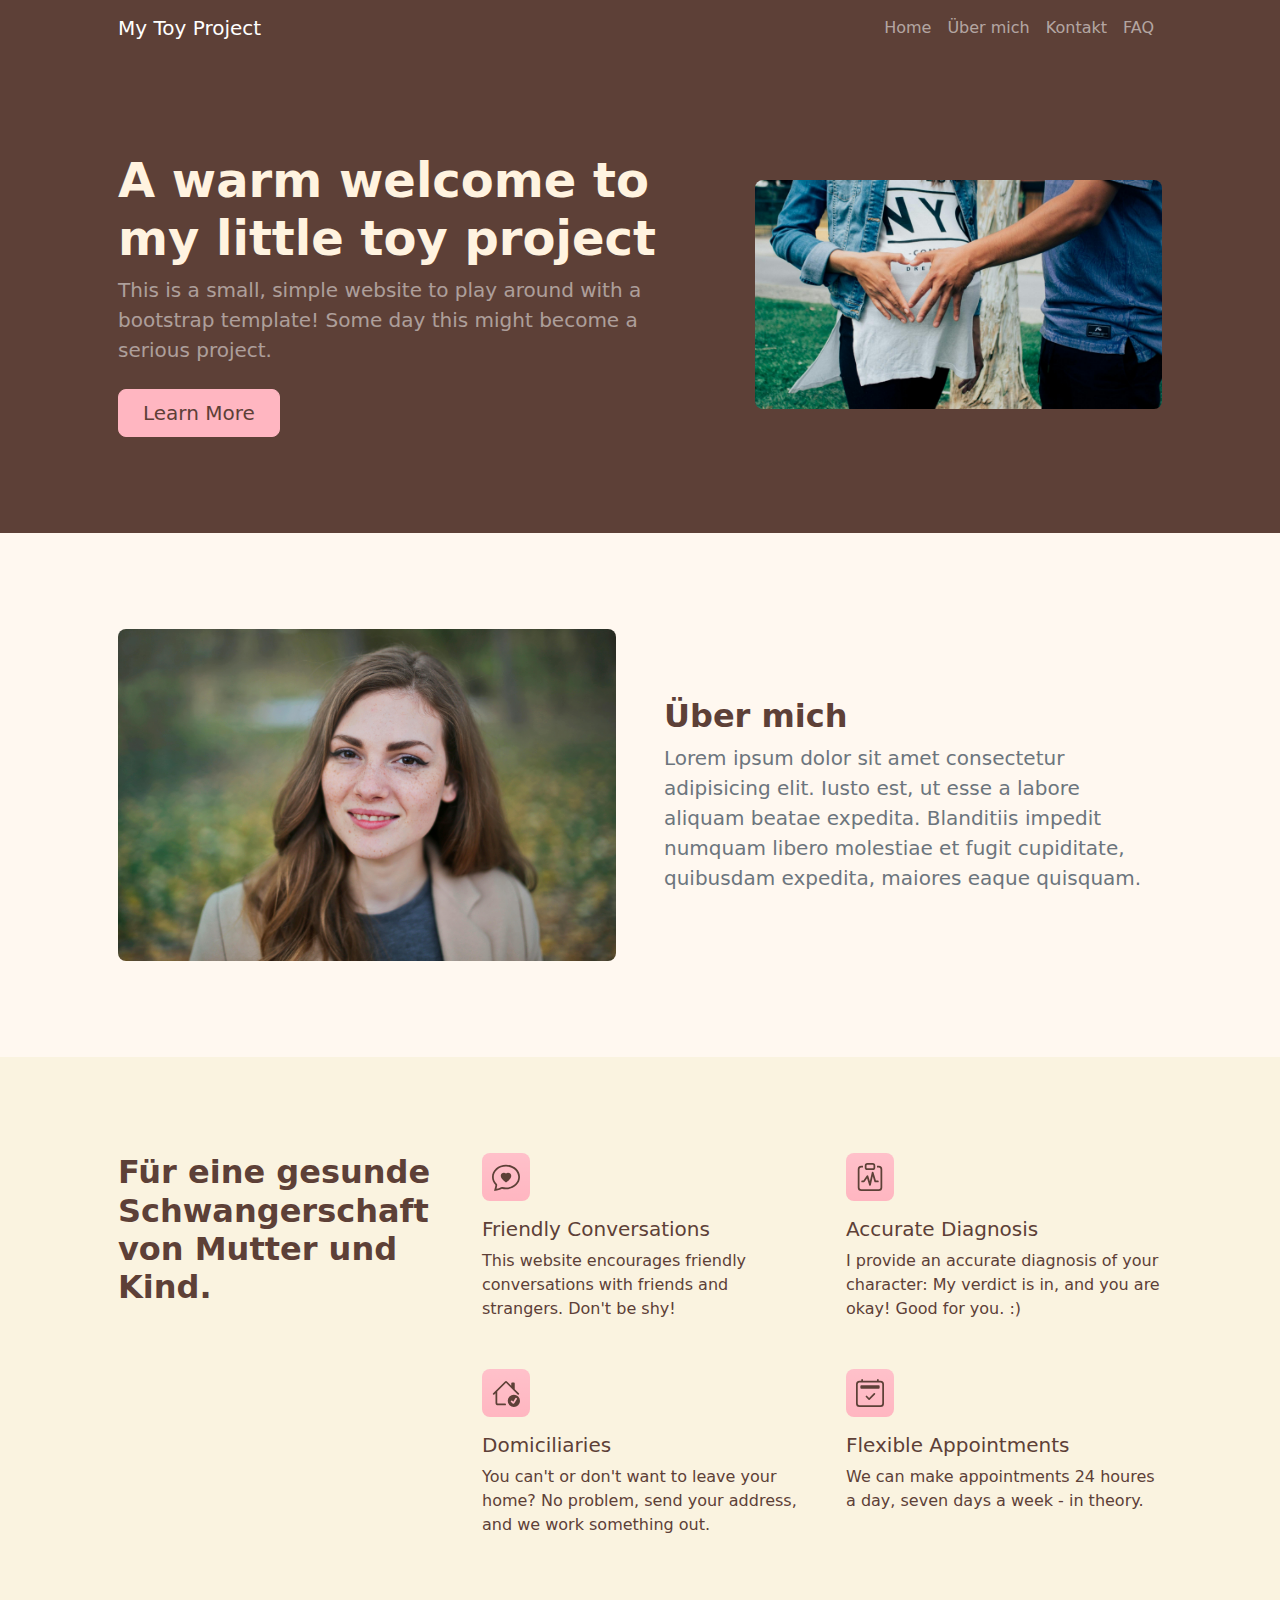
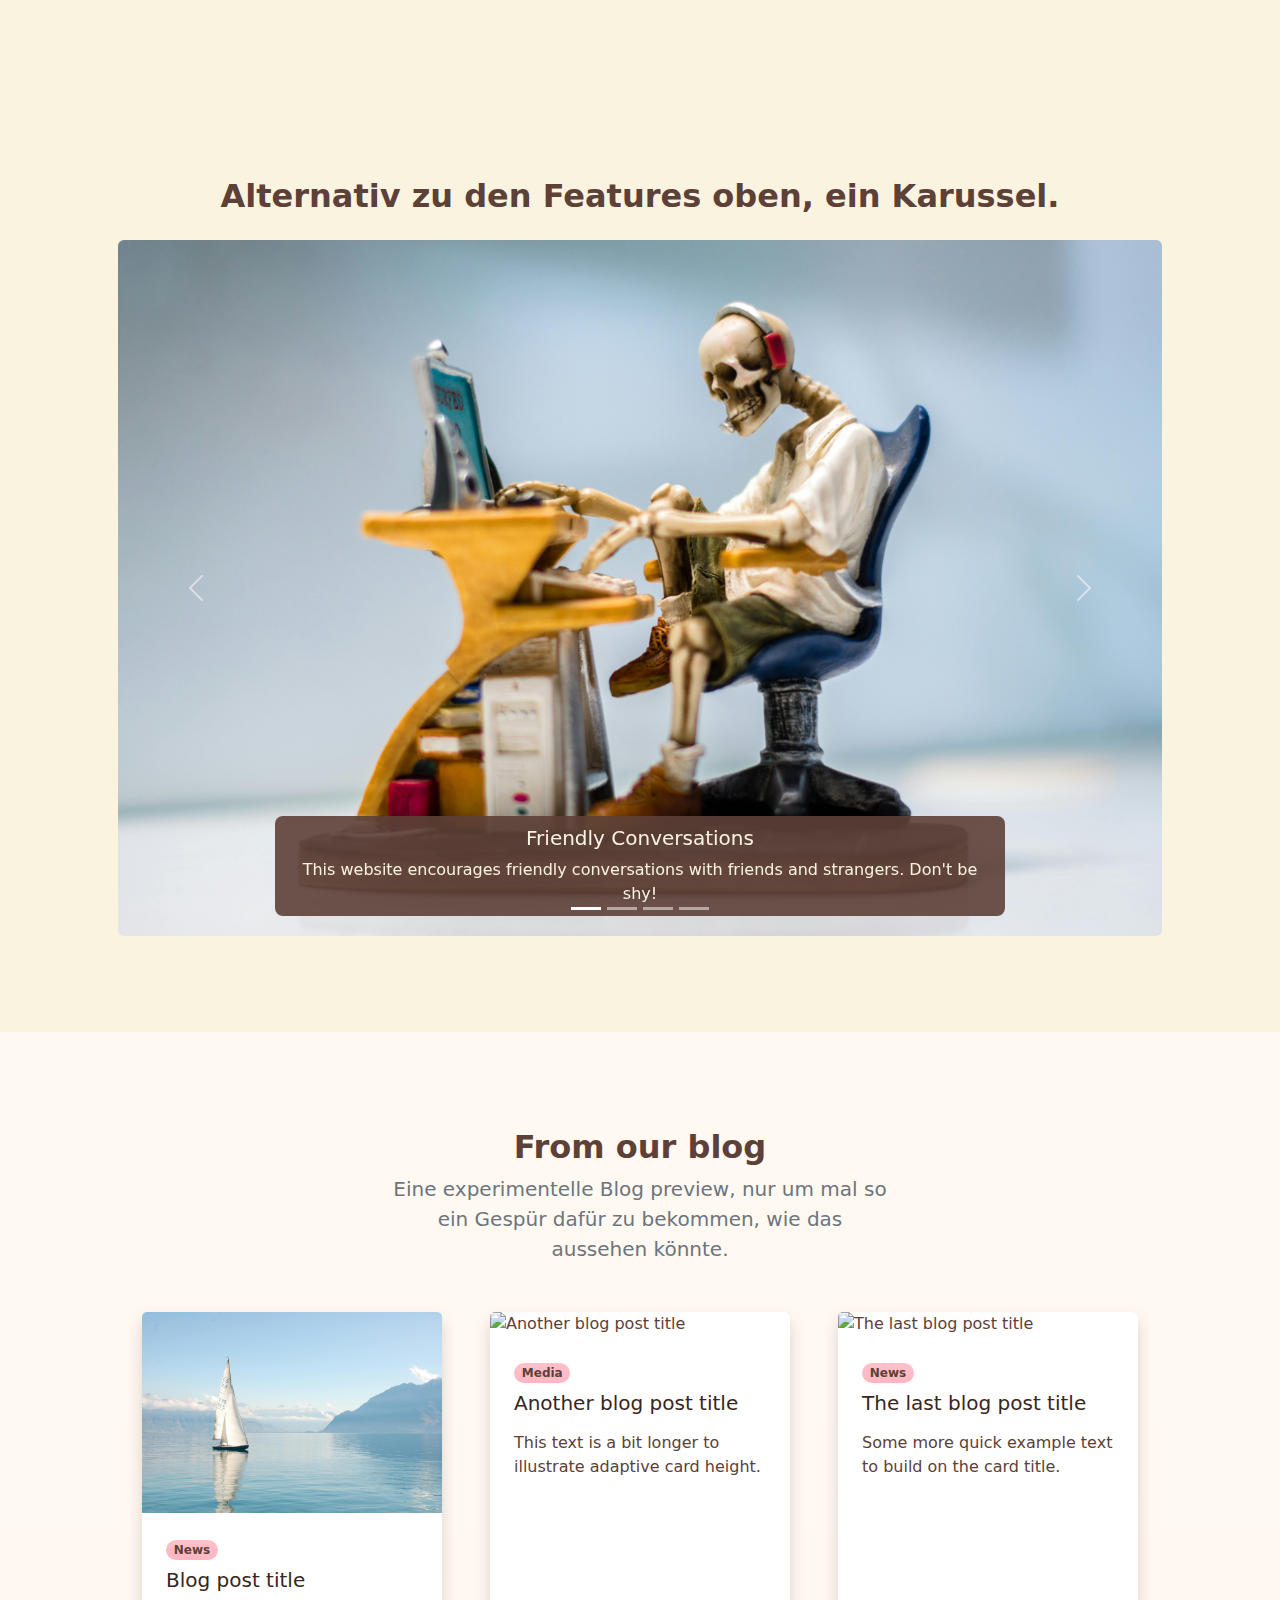
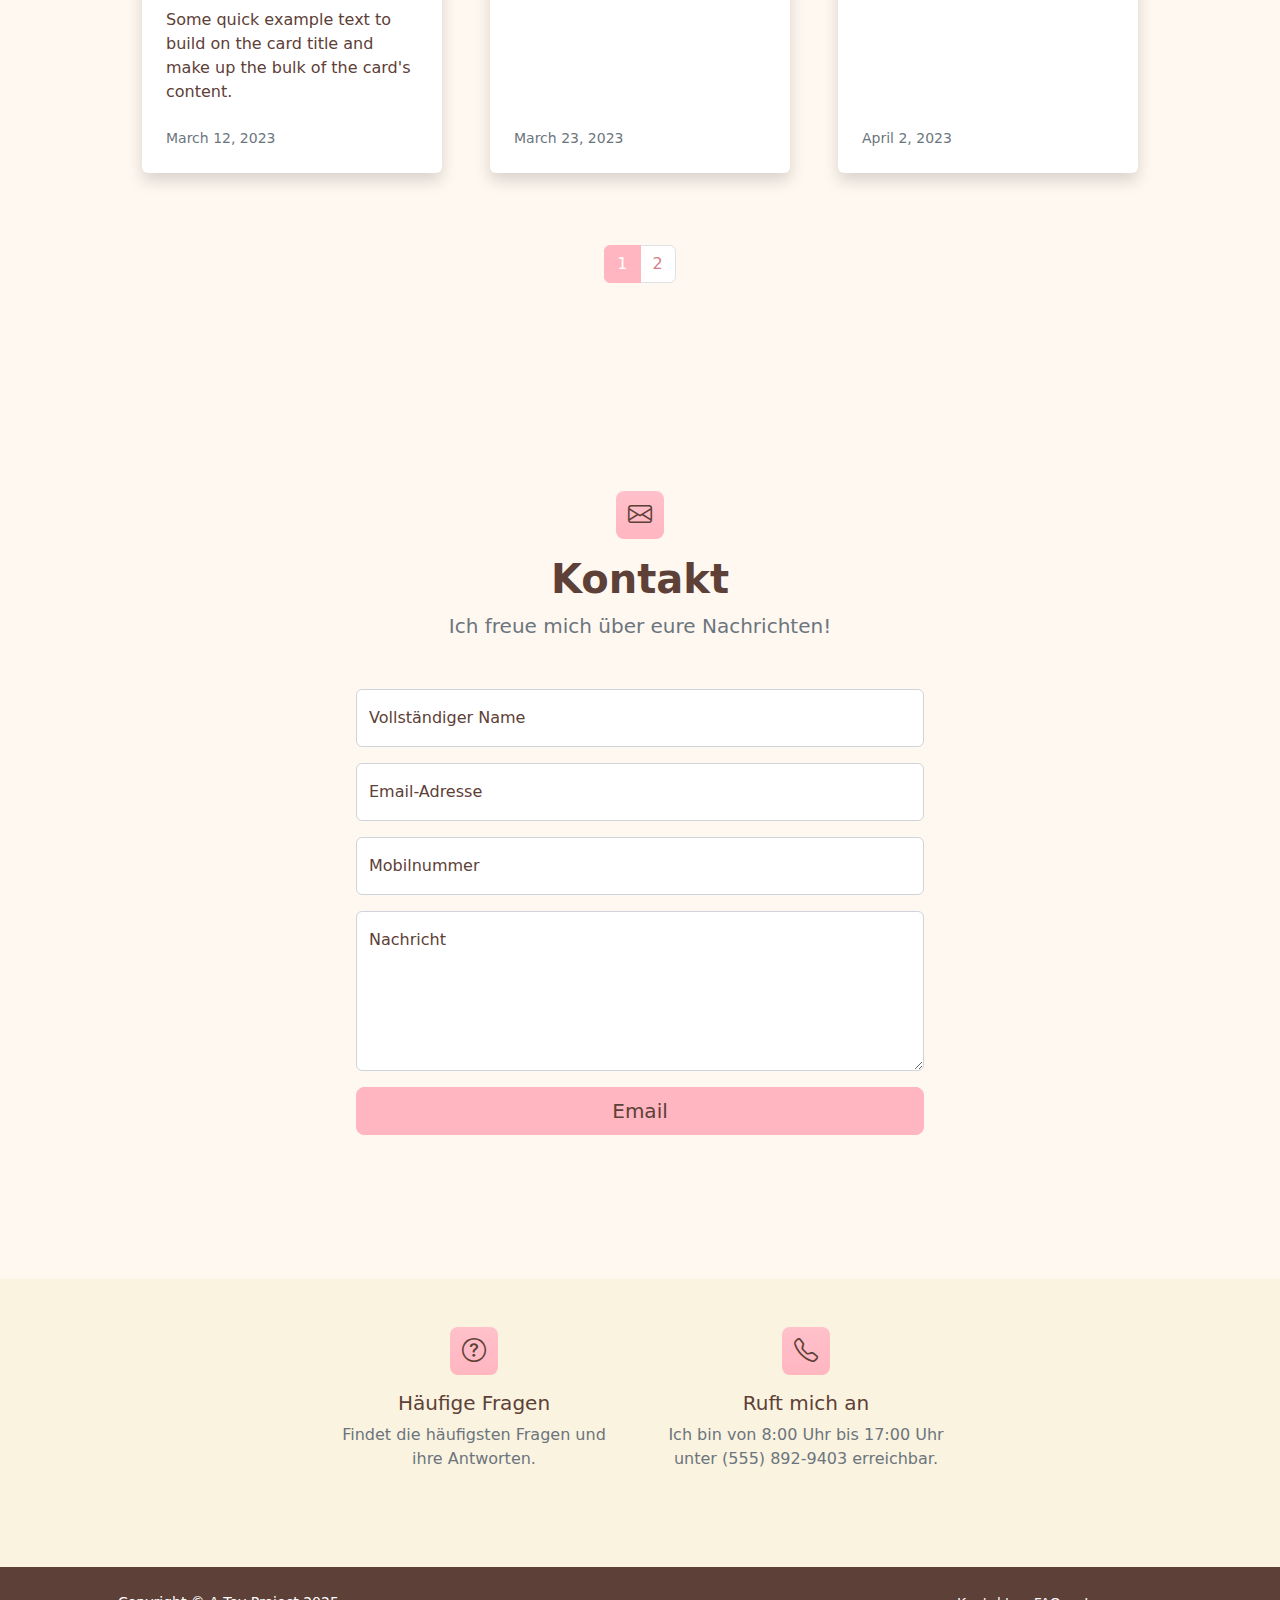
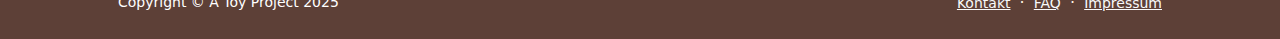
==== index.html @ c91cccfc "tried dynamic loading of head/footer, rounded the carousel" ====
<!DOCTYPE html>
<html lang="en">

<head>
    <meta charset="utf-8" />
    <meta name="viewport" content="width=device-width, initial-scale=1, shrink-to-fit=no" />
    <meta name="description" content="" />
    <meta name="author" content="" />
    <title>Modern Business - Start Bootstrap Template</title>
    <!-- Favicon-->
    <link rel="icon" type="image/x-icon" href="assets/favicon/favicon.ico" />
    <!-- Bootstrap icons-->
    <link href="https://cdn.jsdelivr.net/npm/bootstrap-icons@1.5.0/font/bootstrap-icons.css" rel="stylesheet" />
    <!-- Core theme CSS (includes Bootstrap)-->
    <link href="css/styles.css" rel="stylesheet" />
</head>

<body class="d-flex flex-column h-100">

    <!--MAIN CONTENT-->
    <main class="flex-shrink-0">
        <!-- Navigation-->
        <nav class="navbar navbar-expand-lg navbar-dark bg-dark">
            <div class="container px-5">
                <a class="navbar-brand" href="index.html">My Toy Project</a>
                <button class="navbar-toggler" type="button" data-bs-toggle="collapse"
                    data-bs-target="#navbarSupportedContent" aria-controls="navbarSupportedContent"
                    aria-expanded="false" aria-label="Toggle navigation">
                    <span class="navbar-toggler-icon"></span>
                </button>
                <div class="collapse navbar-collapse" id="navbarSupportedContent">
                    <ul class="navbar-nav ms-auto mb-2 mb-lg-0">
                        <li class="nav-item"><a class="nav-link" href="index.html">Home</a></li>
                        <li class="nav-item"><a class="nav-link" href="#aboutMe">Über mich</a></li>
                        <li class="nav-item"><a class="nav-link" href="#contactFormSection">Kontakt</a></li>
                        <!--li class="nav-item"><a class="nav-link" href="pricing.html">Pricing</a></li-->
                        <li class="nav-item"><a class="nav-link" href="faq.html">FAQ</a></li>
                        <!--li class="nav-item"><a class="nav-link active" href="imprint.html">Impressum</a></li-->
                        <!--li class="nav-item dropdown">
                            <a class="nav-link dropdown-toggle" id="navbarDropdownBlog" href="#" role="button"
                                data-bs-toggle="dropdown" aria-expanded="false">Blog</a>
                            <ul class="dropdown-menu dropdown-menu-end" aria-labelledby="navbarDropdownBlog">
                                <li><a class="dropdown-item" href="blog-home.html">Blog Home</a></li>
                                <li><a class="dropdown-item" href="blog-post.html">Blog Post</a></li>
                            </ul>
                        </li-->
                        <!--li class="nav-item dropdown">
                            <a class="nav-link dropdown-toggle" id="navbarDropdownPortfolio" href="#" role="button"
                                data-bs-toggle="dropdown" aria-expanded="false">Portfolio</a>
                            <ul class="dropdown-menu dropdown-menu-end" aria-labelledby="navbarDropdownPortfolio">
                                <li><a class="dropdown-item" href="portfolio-overview.html">Portfolio Overview</a></li>
                                <li><a class="dropdown-item" href="portfolio-item.html">Portfolio Item</a></li>
                            </ul>
                        </li-->
                    </ul>
                </div>
            </div>
        </nav>
        <!-- Header-->
        <header class="bg-dark py-5">
            <div class="container px-5">
                <div class="row gx-5 align-items-center justify-content-center">
                    <div class="col-lg-8 col-xl-7 col-xxl-6">
                        <div class="my-5 text-center text-xl-start">
                            <h1 class="display-5 fw-bolder mb-2">A warm welcome to my little toy project
                            </h1>
                            <p class="lead fw-normal text-white-50 mb-4">This is a small, simple website to play around
                                with a bootstrap template! Some day this might become a serious project.</p>
                            <div class="d-grid gap-3 d-sm-flex justify-content-sm-center justify-content-xl-start">
                                <a class="btn btn-primary btn-lg px-4 me-sm-3" href="#features">Learn More</a>
                                <!--a class="btn btn-outline-light btn-lg px-4" href="#!">Get Started</a-->
                            </div>
                        </div>
                    </div>
                    <div class="col-xl-5 col-xxl-6 d-none d-xl-block text-center">
                        <img class="img-fluid rounded-3 my-5" src="assets/pregnancy.jpg" alt="..." />
                    </div>
                </div>
            </div>
        </header>
        <!-- News section -->
        <!--section class="py-5 bg-light" id="news">
            <div class="container px-5">
                <div class="row gx-5">
                    <div class="flex-column">
                        <h2 class="fw-bolder fs-5 mb-4">News</h2-->
        <!-- News item-->
        <!--div class="mb-4">
                            <div class="small text-muted">May 12, 2023</div>
                            <a class="link-dark" href="#!"><h3>Start Bootstrap releases Bootstrap 5 updates for templates and themes</h3></a>
                        </div-->
        <!-- News item-->
        <!--div class="mb-4">
                            <div class="small text-muted">May 5, 2023</div>
                            <a class="link-dark" href="#!"><h3>Bootstrap 5 has officially landed</h3></a>
                        </div-->
        <!-- News item-->
        <!--div class="mb-4">
                            <div class="small text-muted">Apr 21, 2023</div>
                            <a class="link-dark" href="#!"><h3>This is another news article headline, but this one is a little bit longer</h3></a>
                        </div-->
        <!--div class="text-end mb-5 mb-xl-0">
                            <a class="text-decoration-none" href="#!">
                                More news
                                <i class="bi bi-arrow-right"></i>
                            </a>
                        </div-->
        <!--/div>
                </div>
            </div>
        </section-->
        <!-- About section one-->
        <section class="py-5" id="aboutMe">
            <div class="container px-5 my-5">
                <div class="row gx-5 align-items-center">
                    <div class="col-lg-6"><img class="img-fluid rounded-3 mb-5 mb-lg-0" src="assets/portrait.jpg"
                            alt="..." /></div>
                    <div class="col-lg-6">
                        <h2 class="fw-bolder">Über mich</h2>
                        <p class="lead fw-normal text-muted mb-0">Lorem ipsum dolor sit amet consectetur adipisicing
                            elit. Iusto est, ut esse a labore aliquam beatae expedita. Blanditiis impedit numquam libero
                            molestiae et fugit cupiditate, quibusdam expedita, maiores eaque quisquam.</p>
                    </div>
                </div>
            </div>
        </section>
        <!-- Features section-->
        <section class="py-5 bg-light" id="features">
            <div class="container px-5 my-5">
                <div class="row gx-5">
                    <div class="col-lg-4 mb-5 mb-lg-0">
                        <h2 class="fw-bolder mb-0">Für eine gesunde Schwangerschaft von Mutter und Kind.</h2>
                    </div>
                    <div class="col-lg-8">
                        <div class="row gx-5 row-cols-1 row-cols-md-2">
                            <div class="col mb-5 h-100">
                                <div class="feature bg-primary bg-gradient rounded-3 mb-3"><svg
                                        xmlns="http://www.w3.org/2000/svg" width="28" height="28" fill="currentColor"
                                        class="bi bi-chat-heart" viewBox="0 0 16 16">
                                        <path fill-rule="evenodd"
                                            d="M2.965 12.695a1 1 0 0 0-.287-.801C1.618 10.83 1 9.468 1 8c0-3.192 3.004-6 7-6s7 2.808 7 6-3.004 6-7 6a8 8 0 0 1-2.088-.272 1 1 0 0 0-.711.074c-.387.196-1.24.57-2.634.893a11 11 0 0 0 .398-2m-.8 3.108.02-.004c1.83-.363 2.948-.842 3.468-1.105A9 9 0 0 0 8 15c4.418 0 8-3.134 8-7s-3.582-7-8-7-8 3.134-8 7c0 1.76.743 3.37 1.97 4.6a10.4 10.4 0 0 1-.524 2.318l-.003.011a11 11 0 0 1-.244.637c-.079.186.074.394.273.362a22 22 0 0 0 .693-.125M8 5.993c1.664-1.711 5.825 1.283 0 5.132-5.825-3.85-1.664-6.843 0-5.132" />
                                    </svg></div>
                                <h2 class="h5">Friendly Conversations</h2>
                                <p class="mb-0">This website encourages friendly conversations with friends and
                                    strangers. Don't be shy!</p>
                            </div>
                            <div class="col mb-5 h-100">
                                <div class="feature bg-primary bg-gradient rounded-3 mb-3"><svg
                                        xmlns="http://www.w3.org/2000/svg" width="28" height="28" fill="currentColor"
                                        class="bi bi-clipboard-pulse" viewBox="0 0 16 16">
                                        <path fill-rule="evenodd"
                                            d="M10 1.5a.5.5 0 0 0-.5-.5h-3a.5.5 0 0 0-.5.5v1a.5.5 0 0 0 .5.5h3a.5.5 0 0 0 .5-.5zm-5 0A1.5 1.5 0 0 1 6.5 0h3A1.5 1.5 0 0 1 11 1.5v1A1.5 1.5 0 0 1 9.5 4h-3A1.5 1.5 0 0 1 5 2.5zm-2 0h1v1H3a1 1 0 0 0-1 1V14a1 1 0 0 0 1 1h10a1 1 0 0 0 1-1V3.5a1 1 0 0 0-1-1h-1v-1h1a2 2 0 0 1 2 2V14a2 2 0 0 1-2 2H3a2 2 0 0 1-2-2V3.5a2 2 0 0 1 2-2m6.979 3.856a.5.5 0 0 0-.968.04L7.92 10.49l-.94-3.135a.5.5 0 0 0-.895-.133L4.232 10H3.5a.5.5 0 0 0 0 1h1a.5.5 0 0 0 .416-.223l1.41-2.115 1.195 3.982a.5.5 0 0 0 .968-.04L9.58 7.51l.94 3.135A.5.5 0 0 0 11 11h1.5a.5.5 0 0 0 0-1h-1.128z" />
                                    </svg></div>
                                <h2 class="h5">Accurate Diagnosis</h2>
                                <p class="mb-0">I provide an accurate diagnosis of your character: My verdict is in, and
                                    you are okay! Good for you. :)</p>
                            </div>
                            <div class="col mb-5 h-100">
                                <div class="feature bg-primary bg-gradient rounded-3 mb-3"><svg
                                        xmlns="http://www.w3.org/2000/svg" width="28" height="28" fill="currentColor"
                                        class="bi bi-house-check" viewBox="0 0 16 16">
                                        <path
                                            d="M7.293 1.5a1 1 0 0 1 1.414 0L11 3.793V2.5a.5.5 0 0 1 .5-.5h1a.5.5 0 0 1 .5.5v3.293l2.354 2.353a.5.5 0 0 1-.708.708L8 2.207l-5 5V13.5a.5.5 0 0 0 .5.5h4a.5.5 0 0 1 0 1h-4A1.5 1.5 0 0 1 2 13.5V8.207l-.646.647a.5.5 0 1 1-.708-.708z" />
                                        <path
                                            d="M12.5 16a3.5 3.5 0 1 0 0-7 3.5 3.5 0 0 0 0 7m1.679-4.493-1.335 2.226a.75.75 0 0 1-1.174.144l-.774-.773a.5.5 0 0 1 .708-.707l.547.547 1.17-1.951a.5.5 0 1 1 .858.514" />
                                    </svg></div>
                                <h2 class="h5">Domiciliaries</h2>
                                <p class="mb-0">You can't or don't want to leave your home? No problem, send your
                                    address, and we work something out.</p>
                            </div>
                            <div class="col mb-5 h-100">
                                <div class="feature bg-primary bg-gradient rounded-3 mb-3"><svg
                                        xmlns="http://www.w3.org/2000/svg" width="28" height="28" fill="currentColor"
                                        class="bi bi-calendar2-check" viewBox="0 0 16 16">
                                        <path
                                            d="M10.854 8.146a.5.5 0 0 1 0 .708l-3 3a.5.5 0 0 1-.708 0l-1.5-1.5a.5.5 0 0 1 .708-.708L7.5 10.793l2.646-2.647a.5.5 0 0 1 .708 0" />
                                        <path
                                            d="M3.5 0a.5.5 0 0 1 .5.5V1h8V.5a.5.5 0 0 1 1 0V1h1a2 2 0 0 1 2 2v11a2 2 0 0 1-2 2H2a2 2 0 0 1-2-2V3a2 2 0 0 1 2-2h1V.5a.5.5 0 0 1 .5-.5M2 2a1 1 0 0 0-1 1v11a1 1 0 0 0 1 1h12a1 1 0 0 0 1-1V3a1 1 0 0 0-1-1z" />
                                        <path
                                            d="M2.5 4a.5.5 0 0 1 .5-.5h10a.5.5 0 0 1 .5.5v1a.5.5 0 0 1-.5.5H3a.5.5 0 0 1-.5-.5z" />
                                    </svg></div>
                                <h2 class="h5">Flexible Appointments</h2>
                                <p class="mb-0">We can make appointments 24 houres a day, seven days a week - in theory.
                                </p>
                            </div>
                        </div>
                    </div>
                </div>
            </div>
        </section>
        <!-- Features Carusel Section -->
        <section class="py-5 bg-light" id="features">
            <div class="container px-5 my-5">
                <div class="text-center">
                    <h2 class="fw-bolder mb-4">Alternativ zu den Features oben, ein Karussel.</h2>
                </div>
                <div id="featuresCarousel" class="carousel slide" data-bs-ride="carousel">
                    <!-- Carousel Indicators -->
                    <div class="carousel-indicators">
                        <button type="button" data-bs-target="#featuresCarousel" data-bs-slide-to="0" class="active"
                            aria-current="true" aria-label="Feature 1"></button>
                        <button type="button" data-bs-target="#featuresCarousel" data-bs-slide-to="1"
                            aria-label="Feature 2"></button>
                        <button type="button" data-bs-target="#featuresCarousel" data-bs-slide-to="2"
                            aria-label="Feature 3"></button>
                        <button type="button" data-bs-target="#featuresCarousel" data-bs-slide-to="3"
                            aria-label="Feature 4"></button>
                    </div>

                    <!-- Carousel Items -->
                    <div class="carousel-inner rounded">
                        <!-- Feature 1 -->
                        <div class="carousel-item active">
                            <img src="assets/skeleton.jpg" class="d-block w-100" alt="Freundliche Gespräche">
                            <div class="carousel-caption custom-caption">
                                <h2 class="h5">Friendly Conversations</h2>
                                <p class="mb-0">This website encourages friendly conversations with friends and
                                    strangers. Don't be shy!</p>
                            </div>
                        </div>
                        <!-- Feature 2 -->
                        <div class="carousel-item">
                            <img src="assets/sailboat.jpg" class="d-block w-100" alt="Genau Diagnose">
                            <div class="carousel-caption custom-caption">
                                <h2 class="h5">Accurate Diagnosis</h2>
                                <p class="mb-0">I provide an accurate diagnosis of your character: My verdict is in, and
                                    you are okay! Good for you. :)</p>
                            </div>
                        </div>
                        <!-- Feature 3 -->
                        <div class="carousel-item">
                            <img src="assets/pregnancy.jpg" class="d-block w-100" alt="Hausbesuche">
                            <div class="carousel-caption custom-caption">
                                <h2 class="h5">Domiciliaries</h2>
                                <p class="mb-0">You can't or don't want to leave your home? No problem, send your
                                    address, and we work something out.</p>
                            </div>
                        </div>
                        <!-- Feature 4 -->
                        <div class="carousel-item">
                            <img src="assets/portrait.jpg" class="d-block w-100" alt="Flexible Termine">
                            <div class="carousel-caption custom-caption">
                                <h2 class="h5">Flexible Appointments</h2>
                                <p class="mb-0">We can make appointments 24 houres a day, seven days a week - in theory.
                                </p>
                            </div>
                        </div>
                    </div>

                    <!-- Carousel Controls -->
                    <button class="carousel-control-prev" type="button" data-bs-target="#featuresCarousel"
                        data-bs-slide="prev">
                        <span class="carousel-control-prev-icon" aria-hidden="true"></span>
                        <span class="visually-hidden">Previous</span>
                    </button>
                    <button class="carousel-control-next" type="button" data-bs-target="#featuresCarousel"
                        data-bs-slide="next">
                        <span class="carousel-control-next-icon" aria-hidden="true"></span>
                        <span class="visually-hidden">Next</span>
                    </button>
                </div>
            </div>
        </section>

        <!-- Testimonial section-->
        <!--section class="py-5 bg-light" id="testimonial">
            <div class="container px-5 my-5">
                <div class="row gx-5 justify-content-center">
                    <div class="col-lg-10 col-xl-7">
                        <div class="text-center">
                            <div class="fs-4 mb-4 fst-italic">"Working with Start Bootstrap templates has saved me tons
                                of development time when building new projects! Starting with a Bootstrap template just
                                makes things easier!"</div>
                            <div class="d-flex align-items-center justify-content-center">
                                <img class="rounded-circle me-3" src="https://dummyimage.com/40x40/ced4da/6c757d"
                                    alt="..." />
                                <div class="fw-bold">
                                    Tom Ato
                                    <span class="fw-bold text-primary mx-1">/</span>
                                    CEO, Pomodoro
                                </div>
                            </div>
                        </div>
                    </div>
                </div>
            </div>
        </section-->
        <!-- Blog preview section-->
        <section class="py-5 bg-gradient" id="blogPreview">
            <div class="container px-5 my-5">
                <div class="row gx-5 justify-content-center">
                    <div class="col-lg-8 col-xl-6">
                        <div class="text-center">
                            <h2 class="fw-bolder">From our blog</h2>
                            <p class="lead fw-normal text-muted mb-5">Eine experimentelle Blog preview, nur um mal so
                                ein Gespür dafür zu bekommen, wie das aussehen könnte.</p>
                        </div>
                    </div>
                    <div id="blog-preview-container" class="row gx-5">
                        <!-- Cards will be inserted here dynamically -->
                    </div>
                    <!-- Pagination Controls -->
                    <nav aria-label="BlogPreview Pagination">
                        <ul class="pagination justify-content-center mt-4" id="pagination">
                            <!-- Pagination buttons will be generated dynamically -->
                        </ul>
                    </nav>
                </div>
            </div>
        </section>
        <section class="py-5" id="contactFormSection">
            <!-- Contact form-->
            <div class="rounded-3 py-5 px-4 px-md-5 mb-5">
                <div class="text-center mb-5">
                    <div class="feature bg-primary bg-gradient rounded-3 mb-3"><i class="bi bi-envelope"></i>
                    </div>
                    <h1 class="fw-bolder">Kontakt</h1>
                    <p class="lead fw-normal text-muted mb-0">Ich freue mich über eure Nachrichten!</p>
                </div>
                <div class="row gx-5 justify-content-center">
                    <div class="col-lg-8 col-xl-6">
                        <!-- * * * * * * * * * * * * * * *-->
                        <!-- * * SB Forms Contact Form * *-->
                        <!-- * * * * * * * * * * * * * * *-->
                        <!-- This form is pre-integrated with SB Forms.-->
                        <!-- To make this form functional, sign up at-->
                        <!-- https://startbootstrap.com/solution/contact-forms-->
                        <!-- to get an API token!-->
                        <form id="contactForm" data-sb-form-api-token="API_TOKEN">
                            <!-- Name input-->
                            <div class="form-floating mb-3">
                                <input class="form-control" id="name" type="text" placeholder="Enter your name..."
                                    data-sb-validations="required" />
                                <label for="name">Vollständiger Name</label>
                                <div class="invalid-feedback" data-sb-feedback="name:required">Ein Name ist
                                    erforderlich.</div>
                            </div>
                            <!-- Email address input-->
                            <div class="form-floating mb-3">
                                <input class="form-control" id="email" type="email" placeholder="name@example.com"
                                    data-sb-validations="required,email" />
                                <label for="email">Email-Adresse</label>
                                <div class="invalid-feedback" data-sb-feedback="email:required">Eine Email
                                    ist
                                    erforderlich.
                                </div>
                                <div class="invalid-feedback" data-sb-feedback="email:email">Ungültige
                                    Email.</div>
                            </div>
                            <!-- Phone number input-->
                            <div class="form-floating mb-3">
                                <input class="form-control" id="phone" type="tel" placeholder="(123) 456-7890"
                                    data-sb-validations="required" />
                                <label for="phone">Mobilnummer</label>
                                <div class="invalid-feedback" data-sb-feedback="phone:required">Eine
                                    Telefon- oder
                                    Handynummer ist erforderlich.
                                </div>
                            </div>
                            <!-- Message input-->
                            <div class="form-floating mb-3">
                                <textarea class="form-control" id="message" type="text"
                                    placeholder="Enter your message here..." style="height: 10rem"
                                    data-sb-validations="required"></textarea>
                                <label for="message">Nachricht</label>
                                <div class="invalid-feedback" data-sb-feedback="message:required">Eine
                                    Nachricht ist
                                    erforderlich.
                                </div>
                            </div>
                            <!-- Submit success message-->
                            <!---->
                            <!-- This is what your users will see when the form-->
                            <!-- has successfully submitted-->
                            <div class="d-none" id="submitSuccessMessage">
                                <div class="text-center mb-3">
                                    <div class="fw-bolder">Formular erfolgreich versendet!</div>
                                    To activate this form, sign up at
                                    <br />
                                    <a
                                        href="https://startbootstrap.com/solution/contact-forms">https://startbootstrap.com/solution/contact-forms</a>
                                </div>
                            </div>
                            <!-- Submit error message-->
                            <!---->
                            <!-- This is what your users will see when there is-->
                            <!-- an error submitting the form-->
                            <div class="d-none" id="submitErrorMessage">
                                <div class="text-center text-danger mb-3">Fehler: Nachricht nicht versendet!
                                </div>
                            </div>
                            <!-- Submit Button-->
                            <div class="d-grid">
                                <button class="btn btn-primary btn-lg" id="submitButton" type="button">Email</button>
                            </div>
                        </form>
                    </div>
                </div>
            </div>
            <!-- Call to action-->
            <!--aside class="bg-primary bg-gradient rounded-3 p-4 p-sm-5 mt-5">
                <div
                    class="d-flex align-items-center justify-content-between flex-column flex-xl-row text-center text-xl-start">
                    <div class="mb-4 mb-xl-0">
                        <div class="fs-3 fw-bold text-white">New products, delivered to you.</div>
                        <div class="text-white-50">Sign up for our newsletter for the latest updates.</div>
                    </div>
                    <div class="ms-xl-4">
                        <div class="input-group mb-2">
                            <input class="form-control" type="text" placeholder="Email address..."
                                aria-label="Email address..." aria-describedby="button-newsletter" />
                            <button class="btn btn-outline-light" id="button-newsletter" type="button">Sign
                                up</button>
                        </div>
                        <div class="small text-white-50">We care about privacy, and will never share your data.
                        </div>
                    </div>
                </div>
            </aside-->
            </div>
        </section>
        <!-- Contact cards-->
        <section class="bg-light" id="contactCards">
            <div class="row gx-5 row-cols-2 row-cols-lg-4 py-5 text-center justify-content-center">
                <div class="col mb-5 h-100">
                    <a class="feature bg-primary bg-gradient rounded-3 mb-3" href="faq.html"><i
                            class="bi bi-question-circle"></i></a>
                    <div class="h5" href="faq.html">Häufige Fragen</div>
                    <p class="text-muted mb-0">Findet die häufigsten Fragen und ihre Antworten.</p>
                </div>
                <div class="col mb-5 h-100">
                    <div class="feature bg-primary bg-gradient rounded-3 mb-3"><i class="bi bi-telephone"></i>
                    </div>
                    <div class="h5">Ruft mich an</div>
                    <p class="text-muted mb-0">Ich bin von 8:00 Uhr bis 17:00 Uhr unter (555) 892-9403 erreichbar.</p>
                </div>
            </div>
        </section>

    </main>
    <!-- Footer will be inserted here -->
    <div id="footer-container"></div>
    <!-- Bootstrap core JS-->
    <script src="https://cdn.jsdelivr.net/npm/bootstrap@5.2.3/dist/js/bootstrap.bundle.min.js"></script>
    <!-- Core theme JS-->
    <script src="js/scripts.js"></script>

</body>

</html>
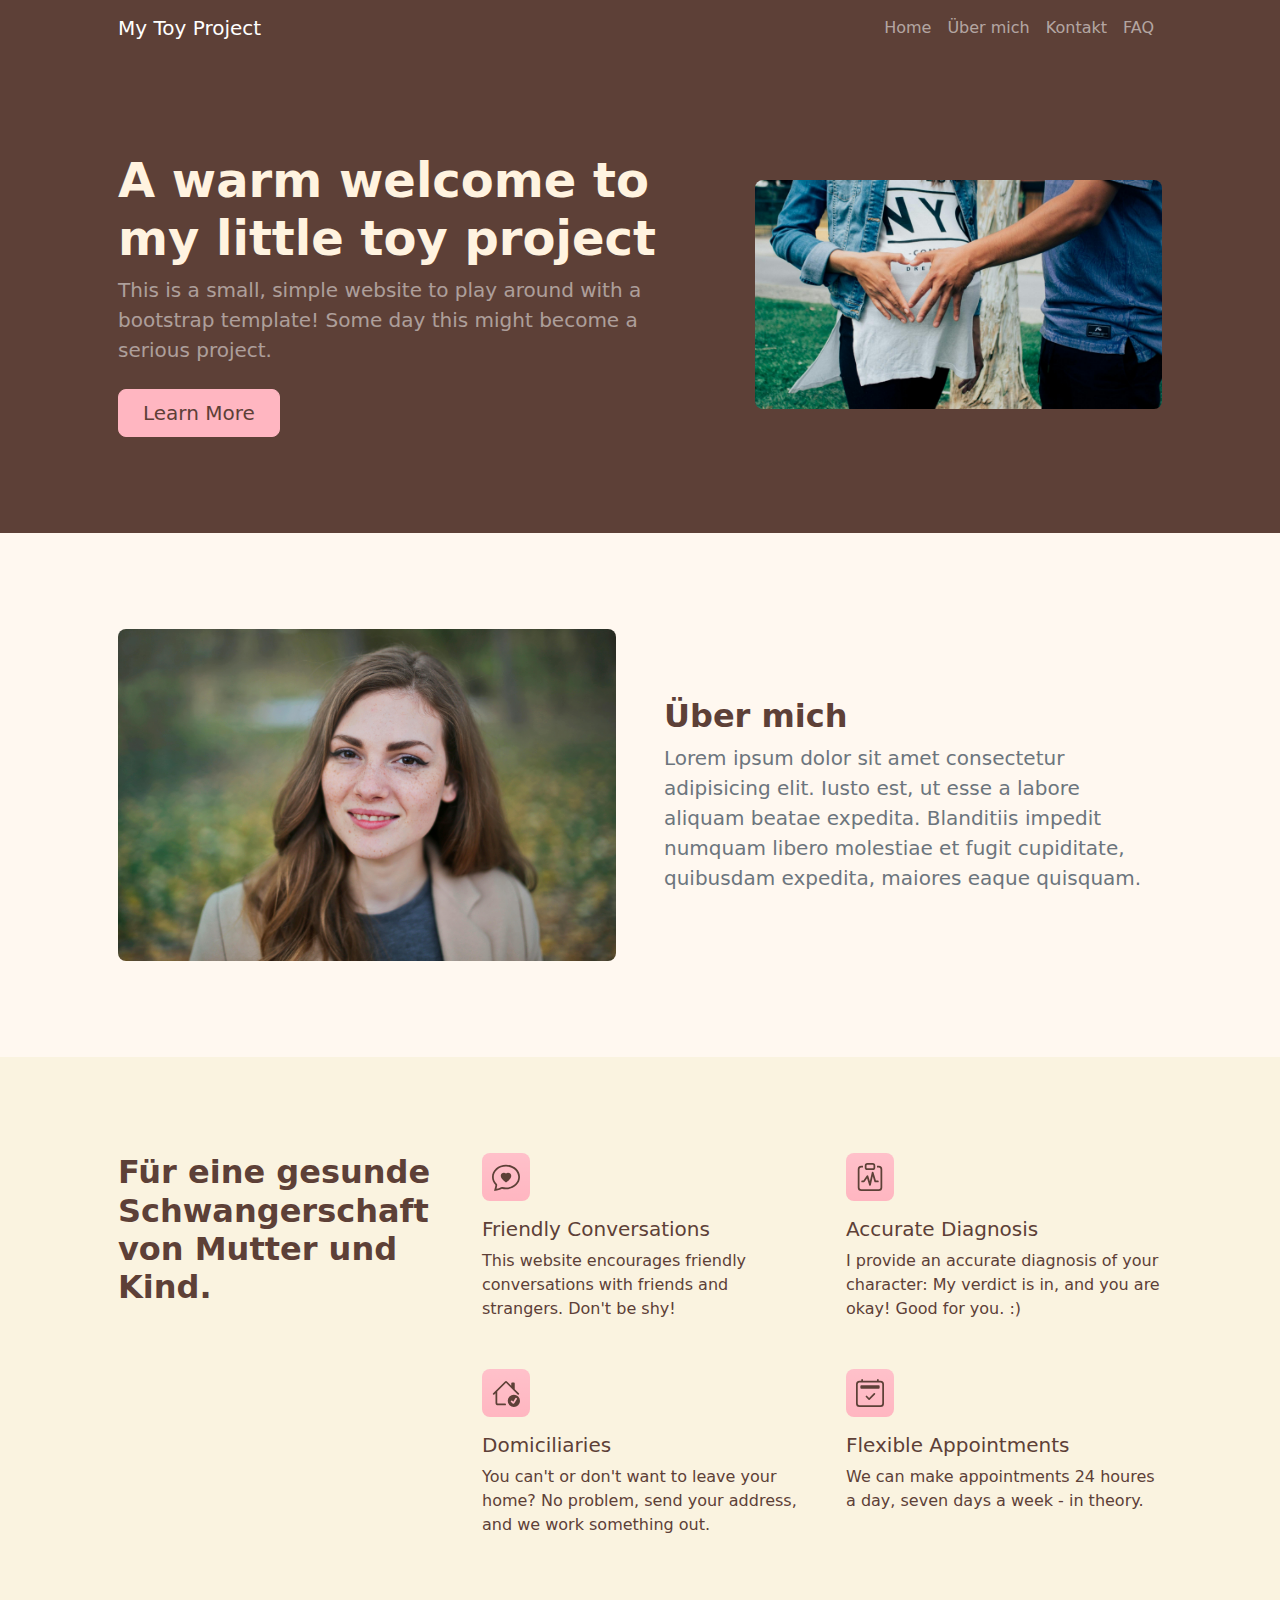
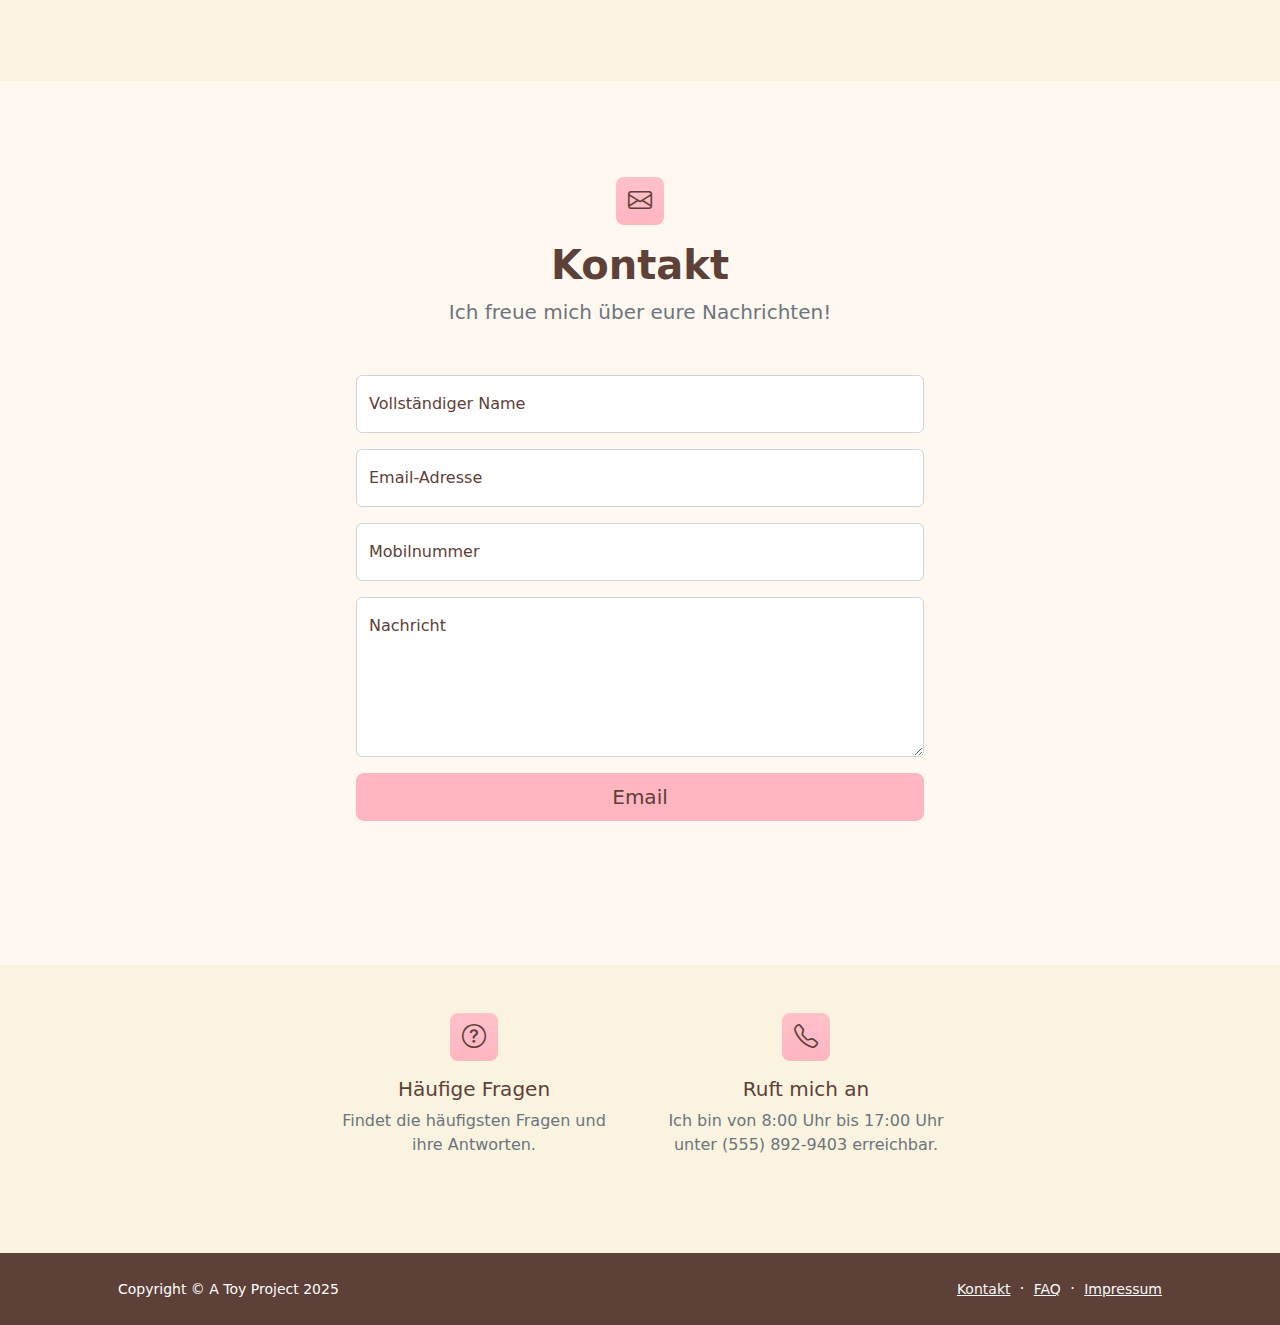
==== commit 60ad24b6: "commented out carousel and blog preview" ====
--- a/index.html
+++ b/index.html
@@ -188,15 +188,15 @@
                 </div>
             </div>
         </section>
-        <!-- Features Carusel Section -->
-        <section class="py-5 bg-light" id="features">
+        <!-- Features Carousel Section -->
+        <!--section class="py-5 bg-light" id="features">
             <div class="container px-5 my-5">
                 <div class="text-center">
                     <h2 class="fw-bolder mb-4">Alternativ zu den Features oben, ein Karussel.</h2>
                 </div>
-                <div id="featuresCarousel" class="carousel slide" data-bs-ride="carousel">
+                <div id="featuresCarousel" class="carousel slide" data-bs-ride="carousel"-->
                     <!-- Carousel Indicators -->
-                    <div class="carousel-indicators">
+                    <!--div class="carousel-indicators">
                         <button type="button" data-bs-target="#featuresCarousel" data-bs-slide-to="0" class="active"
                             aria-current="true" aria-label="Feature 1"></button>
                         <button type="button" data-bs-target="#featuresCarousel" data-bs-slide-to="1"
@@ -205,39 +205,39 @@
                             aria-label="Feature 3"></button>
                         <button type="button" data-bs-target="#featuresCarousel" data-bs-slide-to="3"
                             aria-label="Feature 4"></button>
-                    </div>
+                    </div-->
 
                     <!-- Carousel Items -->
-                    <div class="carousel-inner rounded">
+                    <!--div class="carousel-inner rounded"-->
                         <!-- Feature 1 -->
-                        <div class="carousel-item active">
+                        <!--div class="carousel-item active">
                             <img src="assets/skeleton.jpg" class="d-block w-100" alt="Freundliche Gespräche">
                             <div class="carousel-caption custom-caption">
                                 <h2 class="h5">Friendly Conversations</h2>
                                 <p class="mb-0">This website encourages friendly conversations with friends and
                                     strangers. Don't be shy!</p>
                             </div>
-                        </div>
+                        </div-->
                         <!-- Feature 2 -->
-                        <div class="carousel-item">
+                        <!--div class="carousel-item">
                             <img src="assets/sailboat.jpg" class="d-block w-100" alt="Genau Diagnose">
                             <div class="carousel-caption custom-caption">
                                 <h2 class="h5">Accurate Diagnosis</h2>
                                 <p class="mb-0">I provide an accurate diagnosis of your character: My verdict is in, and
                                     you are okay! Good for you. :)</p>
                             </div>
-                        </div>
+                        </div-->
                         <!-- Feature 3 -->
-                        <div class="carousel-item">
+                        <!--div class="carousel-item">
                             <img src="assets/pregnancy.jpg" class="d-block w-100" alt="Hausbesuche">
                             <div class="carousel-caption custom-caption">
                                 <h2 class="h5">Domiciliaries</h2>
                                 <p class="mb-0">You can't or don't want to leave your home? No problem, send your
                                     address, and we work something out.</p>
                             </div>
-                        </div>
+                        </div-->
                         <!-- Feature 4 -->
-                        <div class="carousel-item">
+                        <!--div class="carousel-item">
                             <img src="assets/portrait.jpg" class="d-block w-100" alt="Flexible Termine">
                             <div class="carousel-caption custom-caption">
                                 <h2 class="h5">Flexible Appointments</h2>
@@ -245,10 +245,10 @@
                                 </p>
                             </div>
                         </div>
-                    </div>
+                    </div-->
 
                     <!-- Carousel Controls -->
-                    <button class="carousel-control-prev" type="button" data-bs-target="#featuresCarousel"
+                    <!--button class="carousel-control-prev" type="button" data-bs-target="#featuresCarousel"
                         data-bs-slide="prev">
                         <span class="carousel-control-prev-icon" aria-hidden="true"></span>
                         <span class="visually-hidden">Previous</span>
@@ -260,7 +260,7 @@
                     </button>
                 </div>
             </div>
-        </section>
+        </section-->
 
         <!-- Testimonial section-->
         <!--section class="py-5 bg-light" id="testimonial">
@@ -286,7 +286,7 @@
             </div>
         </section-->
         <!-- Blog preview section-->
-        <section class="py-5 bg-gradient" id="blogPreview">
+        <!--section class="py-5 bg-gradient" id="blogPreview">
             <div class="container px-5 my-5">
                 <div class="row gx-5 justify-content-center">
                     <div class="col-lg-8 col-xl-6">
@@ -296,18 +296,18 @@
                                 ein Gespür dafür zu bekommen, wie das aussehen könnte.</p>
                         </div>
                     </div>
-                    <div id="blog-preview-container" class="row gx-5">
+                    <div id="blog-preview-container" class="row gx-5"-->
                         <!-- Cards will be inserted here dynamically -->
-                    </div>
+                    <!--/div-->
                     <!-- Pagination Controls -->
-                    <nav aria-label="BlogPreview Pagination">
-                        <ul class="pagination justify-content-center mt-4" id="pagination">
+                    <!--nav aria-label="BlogPreview Pagination">
+                        <ul class="pagination justify-content-center mt-4" id="pagination"-->
                             <!-- Pagination buttons will be generated dynamically -->
-                        </ul>
+                        <!--/ul>
                     </nav>
                 </div>
             </div>
-        </section>
+        </section-->
         <section class="py-5" id="contactFormSection">
             <!-- Contact form-->
             <div class="rounded-3 py-5 px-4 px-md-5 mb-5">
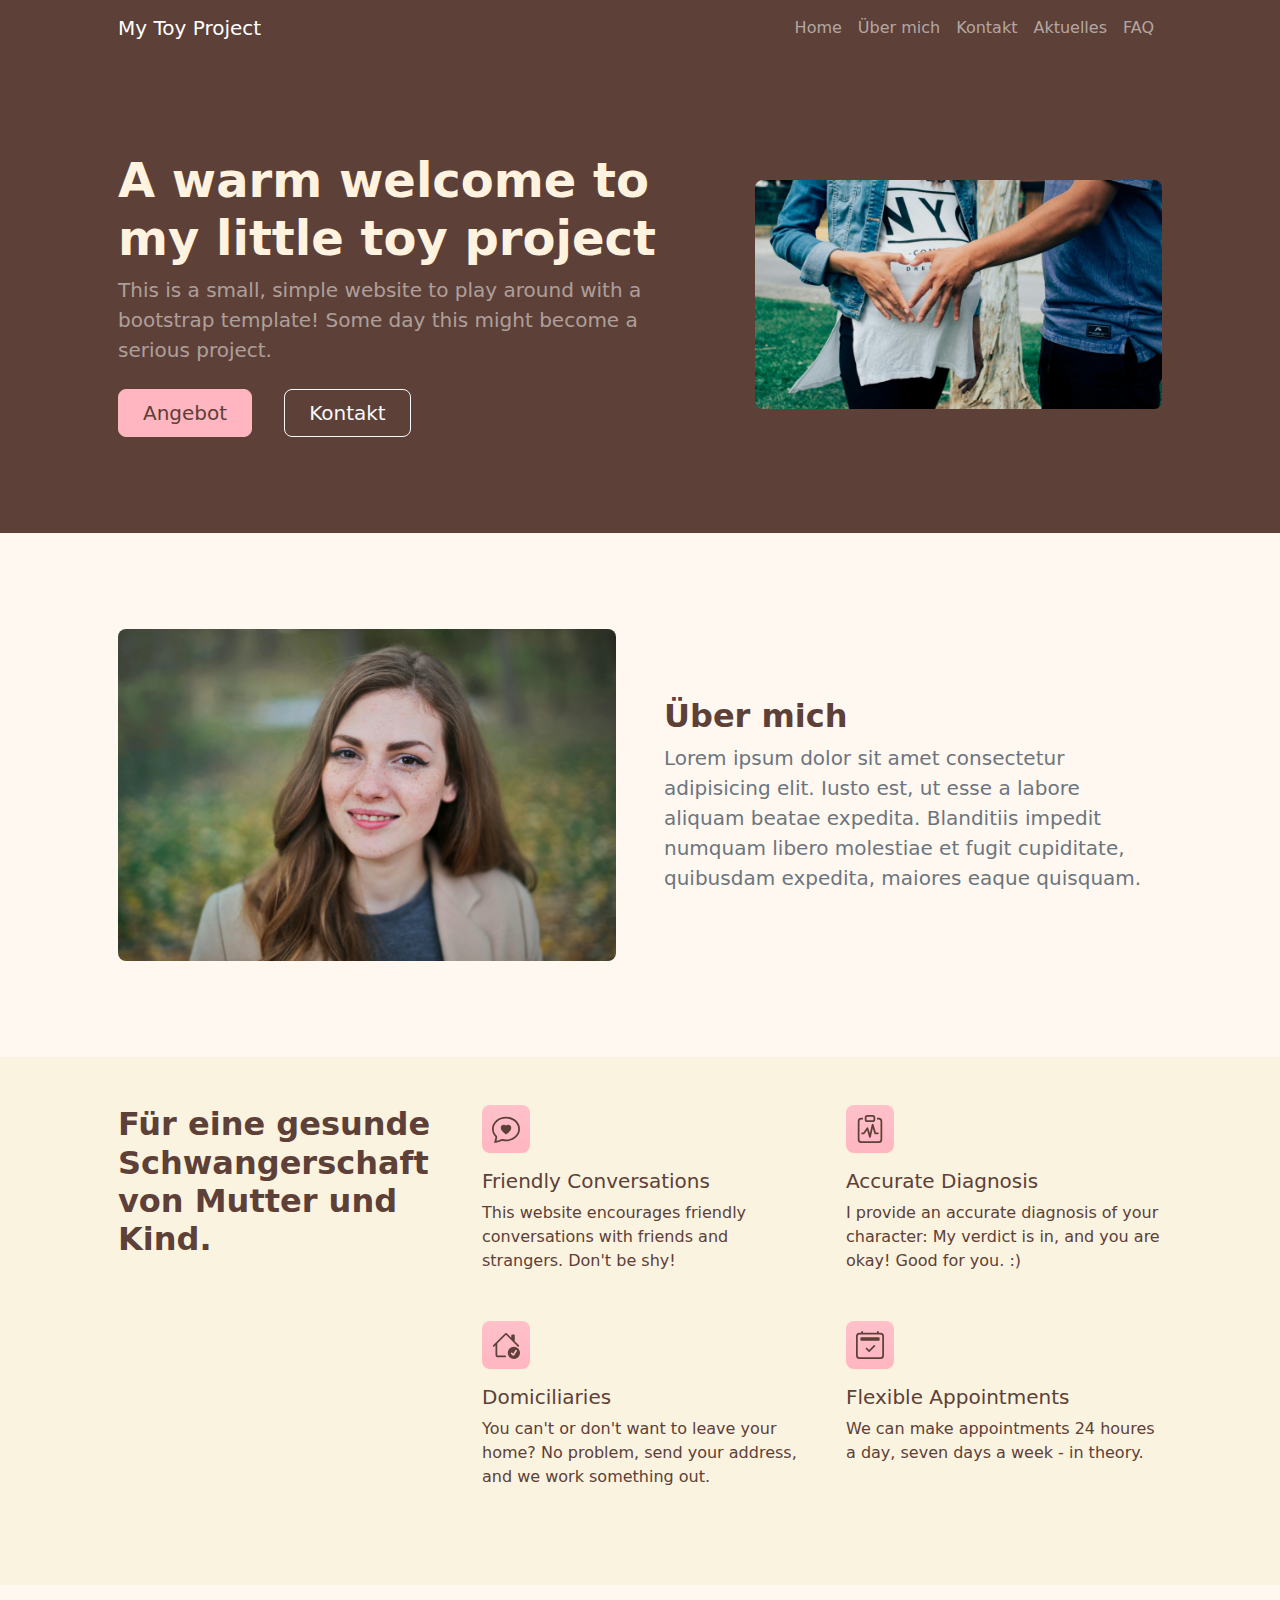
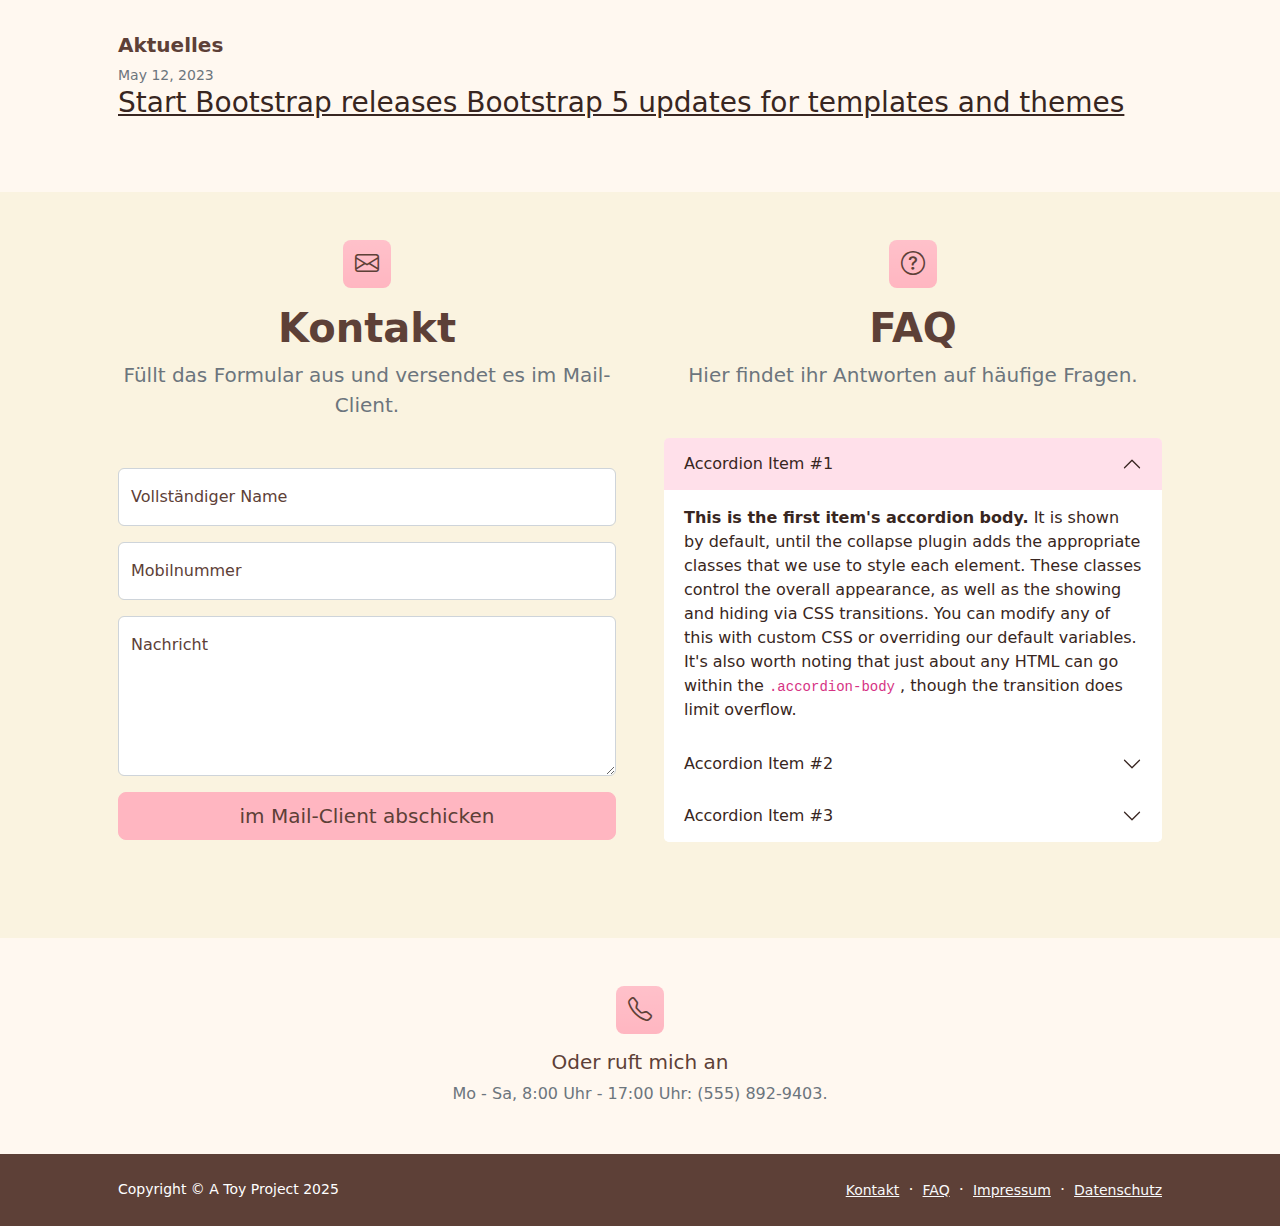
==== commit ab5f791c: "added news section, combined contact form and FAQ" ====
--- a/index.html
+++ b/index.html
@@ -6,7 +6,7 @@
     <meta name="viewport" content="width=device-width, initial-scale=1, shrink-to-fit=no" />
     <meta name="description" content="" />
     <meta name="author" content="" />
-    <title>Modern Business - Start Bootstrap Template</title>
+    <title>Hebämme</title>
     <!-- Favicon-->
     <link rel="icon" type="image/x-icon" href="assets/favicon/favicon.ico" />
     <!-- Bootstrap icons-->
@@ -33,8 +33,9 @@
                         <li class="nav-item"><a class="nav-link" href="index.html">Home</a></li>
                         <li class="nav-item"><a class="nav-link" href="#aboutMe">Über mich</a></li>
                         <li class="nav-item"><a class="nav-link" href="#contactFormSection">Kontakt</a></li>
+                        <li class="nav-item"><a class="nav-link" href="index.html#news">Aktuelles</a></li>
                         <!--li class="nav-item"><a class="nav-link" href="pricing.html">Pricing</a></li-->
-                        <li class="nav-item"><a class="nav-link" href="faq.html">FAQ</a></li>
+                        <li class="nav-item"><a class="nav-link" href="index.html#faq">FAQ</a></li>
                         <!--li class="nav-item"><a class="nav-link active" href="imprint.html">Impressum</a></li-->
                         <!--li class="nav-item dropdown">
                             <a class="nav-link dropdown-toggle" id="navbarDropdownBlog" href="#" role="button"
@@ -67,8 +68,9 @@
                             <p class="lead fw-normal text-white-50 mb-4">This is a small, simple website to play around
                                 with a bootstrap template! Some day this might become a serious project.</p>
                             <div class="d-grid gap-3 d-sm-flex justify-content-sm-center justify-content-xl-start">
-                                <a class="btn btn-primary btn-lg px-4 me-sm-3" href="#features">Learn More</a>
-                                <!--a class="btn btn-outline-light btn-lg px-4" href="#!">Get Started</a-->
+                                <a class="btn btn-primary btn-lg px-4 me-sm-3" href="#features">Angebot</a>
+                                <a class="btn btn-outline-light btn-lg px-4"
+                                    href="index.html#contactFormSection">Kontakt</a>
                             </div>
                         </div>
                     </div>
@@ -78,37 +80,6 @@
                 </div>
             </div>
         </header>
-        <!-- News section -->
-        <!--section class="py-5 bg-light" id="news">
-            <div class="container px-5">
-                <div class="row gx-5">
-                    <div class="flex-column">
-                        <h2 class="fw-bolder fs-5 mb-4">News</h2-->
-        <!-- News item-->
-        <!--div class="mb-4">
-                            <div class="small text-muted">May 12, 2023</div>
-                            <a class="link-dark" href="#!"><h3>Start Bootstrap releases Bootstrap 5 updates for templates and themes</h3></a>
-                        </div-->
-        <!-- News item-->
-        <!--div class="mb-4">
-                            <div class="small text-muted">May 5, 2023</div>
-                            <a class="link-dark" href="#!"><h3>Bootstrap 5 has officially landed</h3></a>
-                        </div-->
-        <!-- News item-->
-        <!--div class="mb-4">
-                            <div class="small text-muted">Apr 21, 2023</div>
-                            <a class="link-dark" href="#!"><h3>This is another news article headline, but this one is a little bit longer</h3></a>
-                        </div-->
-        <!--div class="text-end mb-5 mb-xl-0">
-                            <a class="text-decoration-none" href="#!">
-                                More news
-                                <i class="bi bi-arrow-right"></i>
-                            </a>
-                        </div-->
-        <!--/div>
-                </div>
-            </div>
-        </section-->
         <!-- About section one-->
         <section class="py-5" id="aboutMe">
             <div class="container px-5 my-5">
@@ -126,7 +97,7 @@
         </section>
         <!-- Features section-->
         <section class="py-5 bg-light" id="features">
-            <div class="container px-5 my-5">
+            <div class="container px-5">
                 <div class="row gx-5">
                     <div class="col-lg-4 mb-5 mb-lg-0">
                         <h2 class="fw-bolder mb-0">Für eine gesunde Schwangerschaft von Mutter und Kind.</h2>
@@ -188,15 +159,396 @@
                 </div>
             </div>
         </section>
-        <!-- Features Carousel Section -->
-        <!--section class="py-5 bg-light" id="features">
+
+        <!--News Section-->
+        <section class="py-5" id="news">
+            <div class="container px-5">
+                <div class="row gx-5">
+                    <div class="col-xl-12">
+                        <h2 class="fw-bolder fs-5 mb-6">Aktuelles</h2>
+                        <!-- News item-->
+                        <div class="mb-4">
+                            <div class="small text-muted">May 12, 2023</div>
+                            <a class="link-dark">
+                                <h3>Start Bootstrap releases Bootstrap 5 updates for templates and themes</h3>
+                            </a>
+                        </div>
+                        <!--div class="text-end mb-5 mb-xl-0">
+                            <a class="text-decoration-none" href="#!">
+                                More news
+                                <i class="bi bi-arrow-right"></i>
+                            </a>
+                        </div-->
+                    </div>
+                </div>
+            </div>
+        </section>
+
+        <!--FAQONTAKT Section-->
+        <section class="py-5 bg-light">
+            <div class="container px-5">
+                <div class="row gx-5">
+                    <div class="col-xl-6">
+                        <!-- Contact form-->
+                        <div class="text-center mb-5" id="contactFormSection">
+                            <div class="feature bg-primary bg-gradient rounded-3 mb-3"><i class="bi bi-envelope"></i>
+                            </div>
+                            <h1 class="fw-bolder">Kontakt</h1>
+                            <p class="lead fw-normal text-muted mb-0">Füllt das Formular aus und versendet es im
+                                Mail-Client.</p>
+                        </div>
+                        <div class="row gx-5 justify-content-center">
+                            <!-- * * * * * * * * * * * * * * *-->
+                            <!-- * * SB Forms Contact Form * *-->
+                            <!-- * * * * * * * * * * * * * * *-->
+                            <!-- This form is pre-integrated with SB Forms.-->
+                            <!-- To make this form functional, sign up at-->
+                            <!-- https://startbootstrap.com/solution/contact-forms-->
+                            <!-- to get an API token!-->
+                            <form id="contactForm" data-sb-form-api-token="API_TOKEN">
+                                <!-- Name input-->
+                                <div class="form-floating mb-3">
+                                    <input class="form-control" id="name" type="text" placeholder="Enter your name..."
+                                        data-sb-validations="required" />
+                                    <label for="name">Vollständiger Name</label>
+                                    <div class="invalid-feedback" data-sb-feedback="name:required">Ein Name ist
+                                        erforderlich.</div>
+                                </div>
+                                <!-- Email address input-->
+                                <!--div class="form-floating mb-3">
+                                    <input class="form-control" id="email" type="email" placeholder="name@example.com"
+                                        data-sb-validations="required,email" />
+                                    <label for="email">E-mail-Adresse</label>
+                                    <div class="invalid-feedback" data-sb-feedback="email:required">Eine Email
+                                        ist
+                                        erforderlich.
+                                    </div>
+                                    <div class="invalid-feedback" data-sb-feedback="email:email">Ungültige
+                                        Email.</div>
+                                </div-->
+                                <!-- Phone number input-->
+                                <div class="form-floating mb-3">
+                                    <input class="form-control" id="phone" type="tel" placeholder="(123) 456-7890"
+                                        data-sb-validations="required" />
+                                    <label for="phone">Mobilnummer</label>
+                                    <div class="invalid-feedback" data-sb-feedback="phone:required">Eine
+                                        Telefon- oder
+                                        Handynummer ist erforderlich.
+                                    </div>
+                                </div>
+                                <!-- Message input-->
+                                <div class="form-floating mb-3">
+                                    <textarea class="form-control" id="message" type="text"
+                                        placeholder="Enter your message here..." style="height: 10rem"
+                                        data-sb-validations="required"></textarea>
+                                    <label for="message">Nachricht</label>
+                                    <div class="invalid-feedback" data-sb-feedback="message:required">Eine
+                                        Nachricht ist
+                                        erforderlich.
+                                    </div>
+                                </div>
+                                <!-- Submit success message-->
+                                <!---->
+                                <!-- This is what your users will see when the form-->
+                                <!-- has successfully submitted-->
+                                <!--div class="d-none" id="submitSuccessMessage">
+                                <div class="text-center mb-3">
+                                    <div class="fw-bolder">Formular erfolgreich versendet!</div>
+                                    To activate this form, sign up at
+                                    <br />
+                                    <a
+                                        href="https://startbootstrap.com/solution/contact-forms">https://startbootstrap.com/solution/contact-forms</a>
+                                </div>
+                            </div-->
+                                <!-- Submit error message-->
+                                <!---->
+                                <!-- This is what your users will see when there is-->
+                                <!-- an error submitting the form-->
+                                <div class="d-none" id="submitErrorMessage">
+                                    <div class="text-center text-danger mb-3">Fehler: Nachricht nicht versendet!
+                                    </div>
+                                </div>
+                                <!-- Submit Button-->
+                                <div class="d-grid mb-5">
+                                    <button class="btn btn-primary btn-lg" id="submitButton" type="button"> im
+                                        Mail-Client abschicken</button>
+                                </div>
+                            </form>
+                        </div>
+                    </div>
+                    <!-- FAQ -->
+                    <div class="col-xl-6" id="faq">
+                        <!-- Contact cards-->
+                        <!--section class="" id="contactCards">
+                            <div class="row row-cols-2 text-center justify-content-center">
+                                <div class="col mb-5 h-100">
+                                    <a class="feature bg-primary bg-gradient rounded-3 mb-3" href="faq.html"><i
+                                            class="bi bi-question-circle"></i></a>
+                                    <div class="h5" href="faq.html">Häufige Fragen</div>
+                                    <p class="text-muted mb-0">Findet die häufigsten Fragen und ihre Antworten.</p>
+                                </div>
+                                <div class="col mb-5 h-100">
+                                    <div class="feature bg-primary bg-gradient rounded-3 mb-3"><i
+                                            class="bi bi-telephone"></i>
+                                    </div>
+                                    <div class="h5">Ruft mich an</div>
+                                    <p class="text-muted mb-0">Mo - Sa, 8:00 Uhr - 17:00 Uhr: (555) 892-9403 erreichbar.
+                                    </p>
+                                </div>
+                            </div>
+                        </section-->
+                        <!--div class="mb-6">
+                            <h2 class="fw-bolder fs-5">Häufige Fragen</h2>
+                            <p class="lead fw-normal text-muted">Wie kann ich weiterhelfen?</p>
+                        </div-->
+                        <div class="text-center mb-5">
+                            <div class="feature bg-primary bg-gradient rounded-3 mb-3"><i
+                                    class="bi bi-question-circle"></i>
+                            </div>
+                            <h1 class="fw-bolder">FAQ</h1>
+                            <p class="lead fw-normal text-muted mb-0">Hier findet ihr Antworten auf häufige Fragen.</p>
+                        </div>
+                        <div class="row gx-5">
+                            <!-- FAQ Accordion 1-->
+                            <!--h2 class="fw-normal mb-3">Account &amp; Billing</h2-->
+                            <div class="accordion mb-5" id="accordionExample">
+                                <div class="accordion-item">
+                                    <h3 class="accordion-header" id="headingOne"><button class="accordion-button"
+                                            type="button" data-bs-toggle="collapse" data-bs-target="#collapseOne"
+                                            aria-expanded="true" aria-controls="collapseOne">Accordion Item
+                                            #1</button></h3>
+                                    <div class="accordion-collapse collapse show" id="collapseOne"
+                                        aria-labelledby="headingOne" data-bs-parent="#accordionExample">
+                                        <div class="accordion-body">
+                                            <strong>This is the first item's accordion body.</strong>
+                                            It is shown by default, until the collapse plugin adds the appropriate
+                                            classes
+                                            that we use to style each element. These classes control the overall
+                                            appearance,
+                                            as well as the showing and hiding via CSS transitions. You can modify
+                                            any of
+                                            this with custom CSS or overriding our default variables. It's also
+                                            worth noting
+                                            that just about any HTML can go within the
+                                            <code>.accordion-body</code>
+                                            , though the transition does limit overflow.
+                                        </div>
+                                    </div>
+                                </div>
+                                <div class="accordion-item">
+                                    <h3 class="accordion-header" id="headingTwo"><button
+                                            class="accordion-button collapsed" type="button" data-bs-toggle="collapse"
+                                            data-bs-target="#collapseTwo" aria-expanded="false"
+                                            aria-controls="collapseTwo">Accordion Item
+                                            #2</button>
+                                    </h3>
+                                    <div class="accordion-collapse collapse" id="collapseTwo"
+                                        aria-labelledby="headingTwo" data-bs-parent="#accordionExample">
+                                        <div class="accordion-body">
+                                            <strong>This is the second item's accordion body.</strong>
+                                            It is hidden by default, until the collapse plugin adds the appropriate
+                                            classes
+                                            that we use to style each element. These classes control the overall
+                                            appearance,
+                                            as well as the showing and hiding via CSS transitions. You can modify
+                                            any of
+                                            this with custom CSS or overriding our default variables. It's also
+                                            worth noting
+                                            that just about any HTML can go within the
+                                            <code>.accordion-body</code>
+                                            , though the transition does limit overflow.
+                                        </div>
+                                    </div>
+                                </div>
+                                <div class="accordion-item">
+                                    <h3 class="accordion-header" id="headingThree"><button
+                                            class="accordion-button collapsed" type="button" data-bs-toggle="collapse"
+                                            data-bs-target="#collapseThree" aria-expanded="false"
+                                            aria-controls="collapseThree">Accordion Item
+                                            #3</button></h3>
+                                    <div class="accordion-collapse collapse" id="collapseThree"
+                                        aria-labelledby="headingThree" data-bs-parent="#accordionExample">
+                                        <div class="accordion-body">
+                                            <strong>This is the third item's accordion body.</strong>
+                                            It is hidden by default, until the collapse plugin adds the appropriate
+                                            classes
+                                            that we use to style each element. These classes control the overall
+                                            appearance,
+                                            as well as the showing and hiding via CSS transitions. You can modify
+                                            any of
+                                            this with custom CSS or overriding our default variables. It's also
+                                            worth noting
+                                            that just about any HTML can go within the
+                                            <code>.accordion-body</code>
+                                            , though the transition does limit overflow.
+                                        </div>
+                                    </div>
+                                </div>
+                            </div>
+                        </div>
+                    </div>
+
+                </div>
+
+            </div>
+        </section>
+
+        <section class="my-5">
+            <div class="col h-100 text-center">
+                <div class="feature bg-primary bg-gradient rounded-3 mb-3"><i class="bi bi-telephone"></i>
+                </div>
+                <div class="h5">Oder ruft mich an</div>
+                <p class="text-muted mb-0">Mo - Sa, 8:00 Uhr - 17:00 Uhr: (555) 892-9403.
+                </p>
+            </div>
+        </section>
+        
+        <!-- Contact form-->
+        <!--section class="py-5" id="contactFormSection">
+            <div class="rounded-3 px-4 px-md-5 mb-5">
+                <div class="text-center mb-5">
+                    <div class="feature bg-primary bg-gradient rounded-3 mb-3"><i class="bi bi-envelope"></i>
+                    </div>
+                    <h1 class="fw-bolder">Kontakt</h1>
+                    <p class="lead fw-normal text-muted mb-0">Ich freue mich über eure Nachrichten!</p>
+                </div>
+                <div class="row gx-5 justify-content-center"-->
+        <!--div class="col-lg-8 col-xl-6">
+                        <form id="contactForm"-->
+        <!-- Name input-->
+        <!--div class="form-floating mb-3">
+                                <input class="form-control" id="name" type="text" placeholder="Enter your name..."
+                                    data-sb-validations="required" />
+                                <label for="name">Vollständiger Name</label>
+                                <div class="invalid-feedback" data-sb-feedback="name:required">Ein Name ist
+                                    erforderlich.</div>
+                            </div-->
+        <!-- Email address input-->
+        <!--div class="form-floating mb-3">
+                                <input class="form-control" id="email" type="email" placeholder="name@example.com"
+                                    data-sb-validations="required,email" />
+                                <label for="email">Email-Adresse</label>
+                                <div class="invalid-feedback" data-sb-feedback="email:required">Eine Email
+                                    ist
+                                    erforderlich.
+                                </div>
+                                <div class="invalid-feedback" data-sb-feedback="email:email">Ungültige
+                                    Email.</div>
+                            </div-->
+        <!-- Phone number input-->
+        <!--div class="form-floating mb-3">
+                                <input class="form-control" id="phone" type="tel" placeholder="(123) 456-7890"
+                                    data-sb-validations="required" />
+                                <label for="phone">Mobilnummer</label>
+                                <div class="invalid-feedback" data-sb-feedback="phone:required">Eine
+                                    Telefon- oder
+                                    Handynummer ist erforderlich.
+                                </div>
+                            </div-->
+        <!-- Message input-->
+        <!--div class="form-floating mb-3">
+                                <textarea class="form-control" id="message" type="text"
+                                    placeholder="Enter your message here..." style="height: 10rem"
+                                    data-sb-validations="required"></textarea>
+                                <label for="message">Nachricht</label>
+                                <div class="invalid-feedback" data-sb-feedback="message:required">Eine
+                                    Nachricht ist
+                                    erforderlich.
+                                </div>
+                            </div-->
+        <!-- Submit success message-->
+        <!---->
+        <!-- This is what your users will see when the form-->
+        <!-- has successfully submitted-->
+        <!--div class="d-none" id="submitSuccessMessage">
+                                <div class="text-center mb-3">
+                                    <div class="fw-bolder">Formular erfolgreich versendet!</div>
+                                    To activate this form, sign up at
+                                    <br />
+                                    <a
+                                        href="https://startbootstrap.com/solution/contact-forms">https://startbootstrap.com/solution/contact-forms</a>
+                                </div>
+                            </div-->
+        <!-- Submit error message-->
+        <!---->
+        <!-- This is what your users will see when there is-->
+        <!-- an error submitting the form-->
+        <!--div class="d-none" id="submitErrorMessage">
+                                <div class="text-center text-danger mb-3">Fehler: Nachricht nicht versendet!
+                                </div>
+                            </div-->
+        <!-- Submit Button-->
+        <!--div class="d-grid">
+                                <button class="btn btn-primary btn-lg" id="submitButton" type="button">Email</button>
+                            </div>
+                        </form>
+                    </div>
+                </div>
+            </div>
+        </section-->
+        <!-- Contact cards-->
+        <!--section class="" id="contactCards">
+            <div class="row gx-5 row-cols-2 row-cols-lg-4 py-5 text-center justify-content-center">
+                <div class="col mb-5 h-100">
+                    <a class="feature bg-primary bg-gradient rounded-3 mb-3" href="faq.html"><i
+                            class="bi bi-question-circle"></i></a>
+                    <div class="h5" href="faq.html">Häufige Fragen</div>
+                    <p class="text-muted mb-0">Findet die häufigsten Fragen und ihre Antworten.</p>
+                </div>
+                <div class="col mb-5 h-100">
+                    <div class="feature bg-primary bg-gradient rounded-3 mb-3"><i class="bi bi-telephone"></i>
+                    </div>
+                    <div class="h5">Ruft mich an</div>
+                    <p class="text-muted mb-0">Mo - Sa, 8:00 Uhr - 17:00 Uhr: (555) 892-9403 erreichbar.</p>
+                </div>
+            </div>
+        </section-->
+
+    </main>
+    <!-- Footer will be inserted here -->
+    <div id="footer-container"></div>
+    <!-- Bootstrap core JS-->
+    <script src="https://cdn.jsdelivr.net/npm/bootstrap@5.2.3/dist/js/bootstrap.bundle.min.js"></script>
+    <!-- Core theme JS-->
+    <script src="js/scripts.js"></script>
+
+</body>
+
+</html>
+
+
+<!--Social Media Box-->
+<!--div class="col-xl-4">
+                        <div class="card border-0 h-100">
+                            <div class="card-body p-4 bg-light">
+                                <div class="d-flex h-100 align-items-center justify-content-center">
+                                    <div class="text-center">
+                                        <div class="h6 fw-bolder">Contact</div>
+                                        <p class="text-muted mb-4">
+                                            For press inquiries, email us at
+                                            <br />
+                                            <a href="#!">press@domain.com</a>
+                                        </p>
+                                        <div class="h6 fw-bolder">Follow us</div>
+                                        <a class="fs-5 px-2 link-dark" href="#!"><i class="bi-twitter"></i></a>
+                                        <a class="fs-5 px-2 link-dark" href="#!"><i class="bi-facebook"></i></a>
+                                        <a class="fs-5 px-2 link-dark" href="#!"><i class="bi-linkedin"></i></a>
+                                        <a class="fs-5 px-2 link-dark" href="#!"><i class="bi-youtube"></i></a>
+                                    </div>
+                                </div>
+                            </div>
+                        </div>
+                    </div-->
+
+<!-- Features Carousel Section -->
+<!--section class="py-5 bg-light" id="features">
             <div class="container px-5 my-5">
                 <div class="text-center">
                     <h2 class="fw-bolder mb-4">Alternativ zu den Features oben, ein Karussel.</h2>
                 </div>
                 <div id="featuresCarousel" class="carousel slide" data-bs-ride="carousel"-->
-                    <!-- Carousel Indicators -->
-                    <!--div class="carousel-indicators">
+<!-- Carousel Indicators -->
+<!--div class="carousel-indicators">
                         <button type="button" data-bs-target="#featuresCarousel" data-bs-slide-to="0" class="active"
                             aria-current="true" aria-label="Feature 1"></button>
                         <button type="button" data-bs-target="#featuresCarousel" data-bs-slide-to="1"
@@ -207,10 +559,10 @@
                             aria-label="Feature 4"></button>
                     </div-->
 
-                    <!-- Carousel Items -->
-                    <!--div class="carousel-inner rounded"-->
-                        <!-- Feature 1 -->
-                        <!--div class="carousel-item active">
+<!-- Carousel Items -->
+<!--div class="carousel-inner rounded"-->
+<!-- Feature 1 -->
+<!--div class="carousel-item active">
                             <img src="assets/skeleton.jpg" class="d-block w-100" alt="Freundliche Gespräche">
                             <div class="carousel-caption custom-caption">
                                 <h2 class="h5">Friendly Conversations</h2>
@@ -218,8 +570,8 @@
                                     strangers. Don't be shy!</p>
                             </div>
                         </div-->
-                        <!-- Feature 2 -->
-                        <!--div class="carousel-item">
+<!-- Feature 2 -->
+<!--div class="carousel-item">
                             <img src="assets/sailboat.jpg" class="d-block w-100" alt="Genau Diagnose">
                             <div class="carousel-caption custom-caption">
                                 <h2 class="h5">Accurate Diagnosis</h2>
@@ -227,8 +579,8 @@
                                     you are okay! Good for you. :)</p>
                             </div>
                         </div-->
-                        <!-- Feature 3 -->
-                        <!--div class="carousel-item">
+<!-- Feature 3 -->
+<!--div class="carousel-item">
                             <img src="assets/pregnancy.jpg" class="d-block w-100" alt="Hausbesuche">
                             <div class="carousel-caption custom-caption">
                                 <h2 class="h5">Domiciliaries</h2>
@@ -236,8 +588,8 @@
                                     address, and we work something out.</p>
                             </div>
                         </div-->
-                        <!-- Feature 4 -->
-                        <!--div class="carousel-item">
+<!-- Feature 4 -->
+<!--div class="carousel-item">
                             <img src="assets/portrait.jpg" class="d-block w-100" alt="Flexible Termine">
                             <div class="carousel-caption custom-caption">
                                 <h2 class="h5">Flexible Appointments</h2>
@@ -247,8 +599,8 @@
                         </div>
                     </div-->
 
-                    <!-- Carousel Controls -->
-                    <!--button class="carousel-control-prev" type="button" data-bs-target="#featuresCarousel"
+<!-- Carousel Controls -->
+<!--button class="carousel-control-prev" type="button" data-bs-target="#featuresCarousel"
                         data-bs-slide="prev">
                         <span class="carousel-control-prev-icon" aria-hidden="true"></span>
                         <span class="visually-hidden">Previous</span>
@@ -262,8 +614,8 @@
             </div>
         </section-->
 
-        <!-- Testimonial section-->
-        <!--section class="py-5 bg-light" id="testimonial">
+<!-- Testimonial section-->
+<!--section class="py-5 bg-light" id="testimonial">
             <div class="container px-5 my-5">
                 <div class="row gx-5 justify-content-center">
                     <div class="col-lg-10 col-xl-7">
@@ -285,8 +637,8 @@
                 </div>
             </div>
         </section-->
-        <!-- Blog preview section-->
-        <!--section class="py-5 bg-gradient" id="blogPreview">
+<!-- Blog preview section-->
+<!--section class="py-5 bg-gradient" id="blogPreview">
             <div class="container px-5 my-5">
                 <div class="row gx-5 justify-content-center">
                     <div class="col-lg-8 col-xl-6">
@@ -297,108 +649,20 @@
                         </div>
                     </div>
                     <div id="blog-preview-container" class="row gx-5"-->
-                        <!-- Cards will be inserted here dynamically -->
-                    <!--/div-->
-                    <!-- Pagination Controls -->
-                    <!--nav aria-label="BlogPreview Pagination">
+<!-- Cards will be inserted here dynamically -->
+<!--/div-->
+<!-- Pagination Controls -->
+<!--nav aria-label="BlogPreview Pagination">
                         <ul class="pagination justify-content-center mt-4" id="pagination"-->
-                            <!-- Pagination buttons will be generated dynamically -->
-                        <!--/ul>
+<!-- Pagination buttons will be generated dynamically -->
+<!--/ul>
                     </nav>
                 </div>
             </div>
         </section-->
-        <section class="py-5" id="contactFormSection">
-            <!-- Contact form-->
-            <div class="rounded-3 py-5 px-4 px-md-5 mb-5">
-                <div class="text-center mb-5">
-                    <div class="feature bg-primary bg-gradient rounded-3 mb-3"><i class="bi bi-envelope"></i>
-                    </div>
-                    <h1 class="fw-bolder">Kontakt</h1>
-                    <p class="lead fw-normal text-muted mb-0">Ich freue mich über eure Nachrichten!</p>
-                </div>
-                <div class="row gx-5 justify-content-center">
-                    <div class="col-lg-8 col-xl-6">
-                        <!-- * * * * * * * * * * * * * * *-->
-                        <!-- * * SB Forms Contact Form * *-->
-                        <!-- * * * * * * * * * * * * * * *-->
-                        <!-- This form is pre-integrated with SB Forms.-->
-                        <!-- To make this form functional, sign up at-->
-                        <!-- https://startbootstrap.com/solution/contact-forms-->
-                        <!-- to get an API token!-->
-                        <form id="contactForm" data-sb-form-api-token="API_TOKEN">
-                            <!-- Name input-->
-                            <div class="form-floating mb-3">
-                                <input class="form-control" id="name" type="text" placeholder="Enter your name..."
-                                    data-sb-validations="required" />
-                                <label for="name">Vollständiger Name</label>
-                                <div class="invalid-feedback" data-sb-feedback="name:required">Ein Name ist
-                                    erforderlich.</div>
-                            </div>
-                            <!-- Email address input-->
-                            <div class="form-floating mb-3">
-                                <input class="form-control" id="email" type="email" placeholder="name@example.com"
-                                    data-sb-validations="required,email" />
-                                <label for="email">Email-Adresse</label>
-                                <div class="invalid-feedback" data-sb-feedback="email:required">Eine Email
-                                    ist
-                                    erforderlich.
-                                </div>
-                                <div class="invalid-feedback" data-sb-feedback="email:email">Ungültige
-                                    Email.</div>
-                            </div>
-                            <!-- Phone number input-->
-                            <div class="form-floating mb-3">
-                                <input class="form-control" id="phone" type="tel" placeholder="(123) 456-7890"
-                                    data-sb-validations="required" />
-                                <label for="phone">Mobilnummer</label>
-                                <div class="invalid-feedback" data-sb-feedback="phone:required">Eine
-                                    Telefon- oder
-                                    Handynummer ist erforderlich.
-                                </div>
-                            </div>
-                            <!-- Message input-->
-                            <div class="form-floating mb-3">
-                                <textarea class="form-control" id="message" type="text"
-                                    placeholder="Enter your message here..." style="height: 10rem"
-                                    data-sb-validations="required"></textarea>
-                                <label for="message">Nachricht</label>
-                                <div class="invalid-feedback" data-sb-feedback="message:required">Eine
-                                    Nachricht ist
-                                    erforderlich.
-                                </div>
-                            </div>
-                            <!-- Submit success message-->
-                            <!---->
-                            <!-- This is what your users will see when the form-->
-                            <!-- has successfully submitted-->
-                            <div class="d-none" id="submitSuccessMessage">
-                                <div class="text-center mb-3">
-                                    <div class="fw-bolder">Formular erfolgreich versendet!</div>
-                                    To activate this form, sign up at
-                                    <br />
-                                    <a
-                                        href="https://startbootstrap.com/solution/contact-forms">https://startbootstrap.com/solution/contact-forms</a>
-                                </div>
-                            </div>
-                            <!-- Submit error message-->
-                            <!---->
-                            <!-- This is what your users will see when there is-->
-                            <!-- an error submitting the form-->
-                            <div class="d-none" id="submitErrorMessage">
-                                <div class="text-center text-danger mb-3">Fehler: Nachricht nicht versendet!
-                                </div>
-                            </div>
-                            <!-- Submit Button-->
-                            <div class="d-grid">
-                                <button class="btn btn-primary btn-lg" id="submitButton" type="button">Email</button>
-                            </div>
-                        </form>
-                    </div>
-                </div>
-            </div>
-            <!-- Call to action-->
-            <!--aside class="bg-primary bg-gradient rounded-3 p-4 p-sm-5 mt-5">
+
+<!-- Call to action-->
+<!--aside class="bg-primary bg-gradient rounded-3 p-4 p-sm-5 mt-5">
                 <div
                     class="d-flex align-items-center justify-content-between flex-column flex-xl-row text-center text-xl-start">
                     <div class="mb-4 mb-xl-0">
@@ -416,35 +680,4 @@
                         </div>
                     </div>
                 </div>
-            </aside-->
-            </div>
-        </section>
-        <!-- Contact cards-->
-        <section class="bg-light" id="contactCards">
-            <div class="row gx-5 row-cols-2 row-cols-lg-4 py-5 text-center justify-content-center">
-                <div class="col mb-5 h-100">
-                    <a class="feature bg-primary bg-gradient rounded-3 mb-3" href="faq.html"><i
-                            class="bi bi-question-circle"></i></a>
-                    <div class="h5" href="faq.html">Häufige Fragen</div>
-                    <p class="text-muted mb-0">Findet die häufigsten Fragen und ihre Antworten.</p>
-                </div>
-                <div class="col mb-5 h-100">
-                    <div class="feature bg-primary bg-gradient rounded-3 mb-3"><i class="bi bi-telephone"></i>
-                    </div>
-                    <div class="h5">Ruft mich an</div>
-                    <p class="text-muted mb-0">Ich bin von 8:00 Uhr bis 17:00 Uhr unter (555) 892-9403 erreichbar.</p>
-                </div>
-            </div>
-        </section>
-
-    </main>
-    <!-- Footer will be inserted here -->
-    <div id="footer-container"></div>
-    <!-- Bootstrap core JS-->
-    <script src="https://cdn.jsdelivr.net/npm/bootstrap@5.2.3/dist/js/bootstrap.bundle.min.js"></script>
-    <!-- Core theme JS-->
-    <script src="js/scripts.js"></script>
-
-</body>
-
-</html>+            </aside-->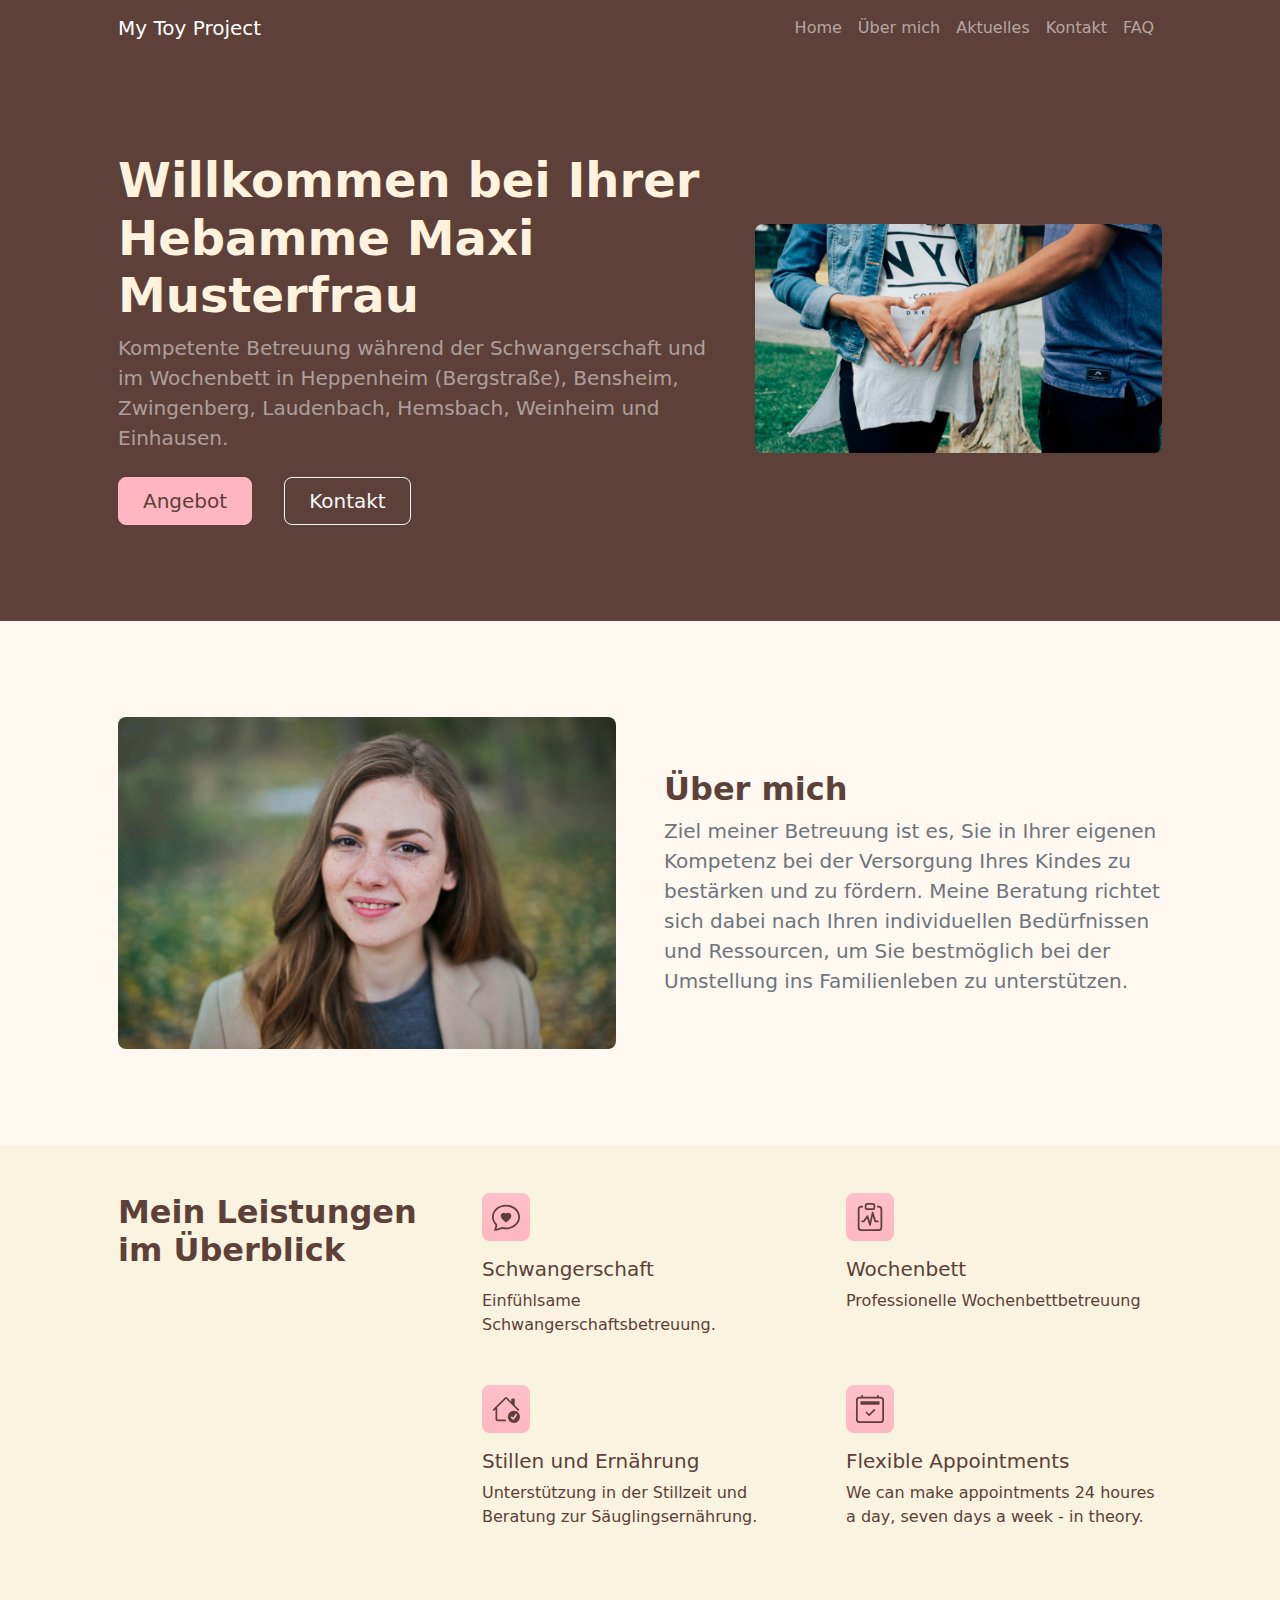
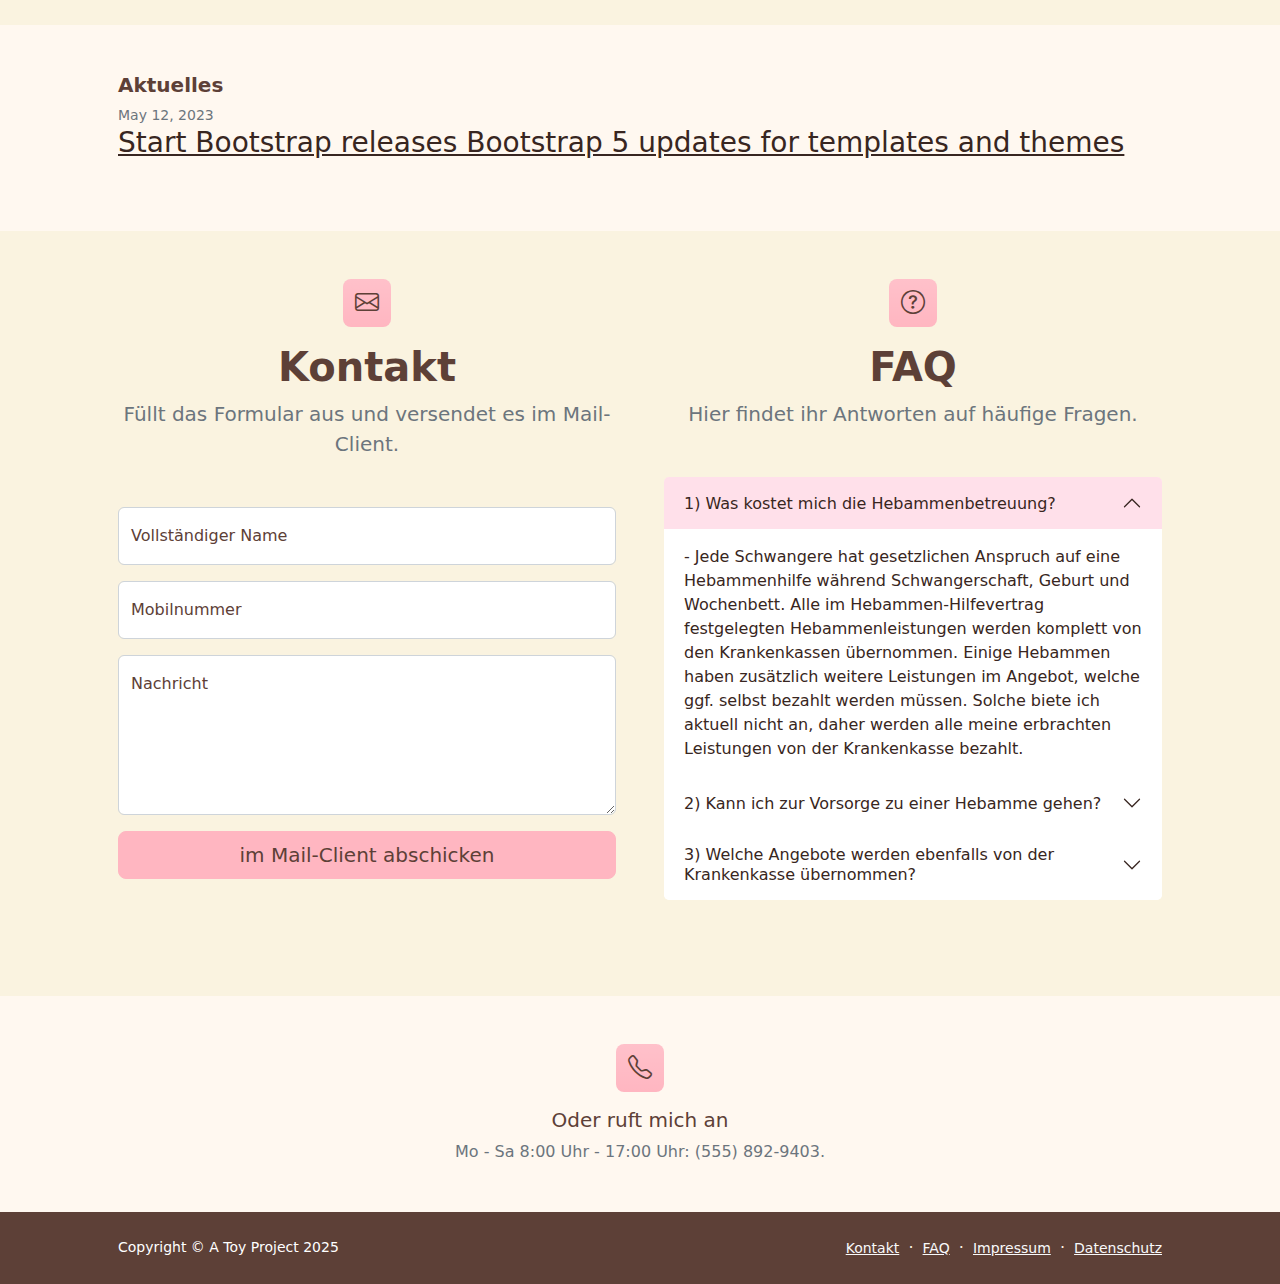
==== commit a3db3f04: "updated texts, corrected links (footer, etc.), texts still to long, no page name, imprint style" ====
--- a/index.html
+++ b/index.html
@@ -32,10 +32,10 @@
                     <ul class="navbar-nav ms-auto mb-2 mb-lg-0">
                         <li class="nav-item"><a class="nav-link" href="index.html">Home</a></li>
                         <li class="nav-item"><a class="nav-link" href="#aboutMe">Über mich</a></li>
-                        <li class="nav-item"><a class="nav-link" href="#contactFormSection">Kontakt</a></li>
                         <li class="nav-item"><a class="nav-link" href="index.html#news">Aktuelles</a></li>
+                        <li class="nav-item"><a class="nav-link" href="index.html#faqontact">Kontakt</a></li>
                         <!--li class="nav-item"><a class="nav-link" href="pricing.html">Pricing</a></li-->
-                        <li class="nav-item"><a class="nav-link" href="index.html#faq">FAQ</a></li>
+                        <li class="nav-item"><a class="nav-link" href="index.html#faqontact">FAQ</a></li>
                         <!--li class="nav-item"><a class="nav-link active" href="imprint.html">Impressum</a></li-->
                         <!--li class="nav-item dropdown">
                             <a class="nav-link dropdown-toggle" id="navbarDropdownBlog" href="#" role="button"
@@ -63,14 +63,14 @@
                 <div class="row gx-5 align-items-center justify-content-center">
                     <div class="col-lg-8 col-xl-7 col-xxl-6">
                         <div class="my-5 text-center text-xl-start">
-                            <h1 class="display-5 fw-bolder mb-2">A warm welcome to my little toy project
+                            <h1 class="display-5 fw-bolder mb-2">Willkommen bei Ihrer Hebamme Maxi Musterfrau
                             </h1>
-                            <p class="lead fw-normal text-white-50 mb-4">This is a small, simple website to play around
-                                with a bootstrap template! Some day this might become a serious project.</p>
+                            <p class="lead fw-normal text-white-50 mb-4">Kompetente Betreuung während der Schwangerschaft und 
+                                im Wochenbett in Heppenheim (Bergstraße), Bensheim, Zwingenberg, Laudenbach, Hemsbach, Weinheim und Einhausen.</p>
                             <div class="d-grid gap-3 d-sm-flex justify-content-sm-center justify-content-xl-start">
                                 <a class="btn btn-primary btn-lg px-4 me-sm-3" href="#features">Angebot</a>
                                 <a class="btn btn-outline-light btn-lg px-4"
-                                    href="index.html#contactFormSection">Kontakt</a>
+                                    href="index.html#faqontact">Kontakt</a>
                             </div>
                         </div>
                     </div>
@@ -88,9 +88,8 @@
                             alt="..." /></div>
                     <div class="col-lg-6">
                         <h2 class="fw-bolder">Über mich</h2>
-                        <p class="lead fw-normal text-muted mb-0">Lorem ipsum dolor sit amet consectetur adipisicing
-                            elit. Iusto est, ut esse a labore aliquam beatae expedita. Blanditiis impedit numquam libero
-                            molestiae et fugit cupiditate, quibusdam expedita, maiores eaque quisquam.</p>
+                        <p class="lead fw-normal text-muted mb-0">Ziel meiner Betreuung ist es, Sie in Ihrer eigenen Kompetenz bei der Versorgung Ihres Kindes zu bestärken und zu fördern. 
+                            Meine Beratung richtet sich dabei nach Ihren individuellen Bedürfnissen und Ressourcen, um Sie bestmöglich bei der Umstellung ins Familienleben zu unterstützen.</p>
                     </div>
                 </div>
             </div>
@@ -100,7 +99,7 @@
             <div class="container px-5">
                 <div class="row gx-5">
                     <div class="col-lg-4 mb-5 mb-lg-0">
-                        <h2 class="fw-bolder mb-0">Für eine gesunde Schwangerschaft von Mutter und Kind.</h2>
+                        <h2 class="fw-bolder mb-0">Mein Leistungen im Überblick</h2>
                     </div>
                     <div class="col-lg-8">
                         <div class="row gx-5 row-cols-1 row-cols-md-2">
@@ -111,9 +110,8 @@
                                         <path fill-rule="evenodd"
                                             d="M2.965 12.695a1 1 0 0 0-.287-.801C1.618 10.83 1 9.468 1 8c0-3.192 3.004-6 7-6s7 2.808 7 6-3.004 6-7 6a8 8 0 0 1-2.088-.272 1 1 0 0 0-.711.074c-.387.196-1.24.57-2.634.893a11 11 0 0 0 .398-2m-.8 3.108.02-.004c1.83-.363 2.948-.842 3.468-1.105A9 9 0 0 0 8 15c4.418 0 8-3.134 8-7s-3.582-7-8-7-8 3.134-8 7c0 1.76.743 3.37 1.97 4.6a10.4 10.4 0 0 1-.524 2.318l-.003.011a11 11 0 0 1-.244.637c-.079.186.074.394.273.362a22 22 0 0 0 .693-.125M8 5.993c1.664-1.711 5.825 1.283 0 5.132-5.825-3.85-1.664-6.843 0-5.132" />
                                     </svg></div>
-                                <h2 class="h5">Friendly Conversations</h2>
-                                <p class="mb-0">This website encourages friendly conversations with friends and
-                                    strangers. Don't be shy!</p>
+                                <h2 class="h5">Schwangerschaft</h2>
+                                <p class="mb-0">Einfühlsame Schwangerschaftsbetreuung.</p>
                             </div>
                             <div class="col mb-5 h-100">
                                 <div class="feature bg-primary bg-gradient rounded-3 mb-3"><svg
@@ -122,9 +120,8 @@
                                         <path fill-rule="evenodd"
                                             d="M10 1.5a.5.5 0 0 0-.5-.5h-3a.5.5 0 0 0-.5.5v1a.5.5 0 0 0 .5.5h3a.5.5 0 0 0 .5-.5zm-5 0A1.5 1.5 0 0 1 6.5 0h3A1.5 1.5 0 0 1 11 1.5v1A1.5 1.5 0 0 1 9.5 4h-3A1.5 1.5 0 0 1 5 2.5zm-2 0h1v1H3a1 1 0 0 0-1 1V14a1 1 0 0 0 1 1h10a1 1 0 0 0 1-1V3.5a1 1 0 0 0-1-1h-1v-1h1a2 2 0 0 1 2 2V14a2 2 0 0 1-2 2H3a2 2 0 0 1-2-2V3.5a2 2 0 0 1 2-2m6.979 3.856a.5.5 0 0 0-.968.04L7.92 10.49l-.94-3.135a.5.5 0 0 0-.895-.133L4.232 10H3.5a.5.5 0 0 0 0 1h1a.5.5 0 0 0 .416-.223l1.41-2.115 1.195 3.982a.5.5 0 0 0 .968-.04L9.58 7.51l.94 3.135A.5.5 0 0 0 11 11h1.5a.5.5 0 0 0 0-1h-1.128z" />
                                     </svg></div>
-                                <h2 class="h5">Accurate Diagnosis</h2>
-                                <p class="mb-0">I provide an accurate diagnosis of your character: My verdict is in, and
-                                    you are okay! Good for you. :)</p>
+                                <h2 class="h5">Wochenbett</h2>
+                                <p class="mb-0">Professionelle Wochenbettbetreuung</p>
                             </div>
                             <div class="col mb-5 h-100">
                                 <div class="feature bg-primary bg-gradient rounded-3 mb-3"><svg
@@ -135,9 +132,8 @@
                                         <path
                                             d="M12.5 16a3.5 3.5 0 1 0 0-7 3.5 3.5 0 0 0 0 7m1.679-4.493-1.335 2.226a.75.75 0 0 1-1.174.144l-.774-.773a.5.5 0 0 1 .708-.707l.547.547 1.17-1.951a.5.5 0 1 1 .858.514" />
                                     </svg></div>
-                                <h2 class="h5">Domiciliaries</h2>
-                                <p class="mb-0">You can't or don't want to leave your home? No problem, send your
-                                    address, and we work something out.</p>
+                                <h2 class="h5">Stillen und Ernährung</h2>
+                                <p class="mb-0">Unterstützung in der Stillzeit und Beratung zur Säuglingsernährung.</p>
                             </div>
                             <div class="col mb-5 h-100">
                                 <div class="feature bg-primary bg-gradient rounded-3 mb-3"><svg
@@ -185,7 +181,7 @@
         </section>
 
         <!--FAQONTAKT Section-->
-        <section class="py-5 bg-light">
+        <section class="py-5 bg-light" id="faqontact">
             <div class="container px-5">
                 <div class="row gx-5">
                     <div class="col-xl-6">
@@ -315,23 +311,15 @@
                                 <div class="accordion-item">
                                     <h3 class="accordion-header" id="headingOne"><button class="accordion-button"
                                             type="button" data-bs-toggle="collapse" data-bs-target="#collapseOne"
-                                            aria-expanded="true" aria-controls="collapseOne">Accordion Item
-                                            #1</button></h3>
+                                            aria-expanded="true" aria-controls="collapseOne">1) Was kostet mich die Hebammenbetreuung?</button></h3>
                                     <div class="accordion-collapse collapse show" id="collapseOne"
                                         aria-labelledby="headingOne" data-bs-parent="#accordionExample">
                                         <div class="accordion-body">
-                                            <strong>This is the first item's accordion body.</strong>
-                                            It is shown by default, until the collapse plugin adds the appropriate
-                                            classes
-                                            that we use to style each element. These classes control the overall
-                                            appearance,
-                                            as well as the showing and hiding via CSS transitions. You can modify
-                                            any of
-                                            this with custom CSS or overriding our default variables. It's also
-                                            worth noting
-                                            that just about any HTML can go within the
-                                            <code>.accordion-body</code>
-                                            , though the transition does limit overflow.
+                                            <!--strong>This is the first item's accordion body.</strong-->
+                                            - Jede Schwangere hat gesetzlichen Anspruch auf eine Hebammenhilfe während Schwangerschaft, Geburt und Wochenbett. 
+                                            Alle im Hebammen-Hilfevertrag festgelegten Hebammenleistungen werden komplett von den Krankenkassen übernommen. 
+                                            Einige Hebammen haben zusätzlich weitere Leistungen im Angebot, welche ggf. selbst bezahlt werden müssen. 
+                                            Solche biete ich aktuell nicht an, daher werden alle meine erbrachten Leistungen von der Krankenkasse bezahlt.
                                         </div>
                                     </div>
                                 </div>
@@ -339,24 +327,19 @@
                                     <h3 class="accordion-header" id="headingTwo"><button
                                             class="accordion-button collapsed" type="button" data-bs-toggle="collapse"
                                             data-bs-target="#collapseTwo" aria-expanded="false"
-                                            aria-controls="collapseTwo">Accordion Item
-                                            #2</button>
+                                            aria-controls="collapseTwo">2) Kann ich zur Vorsorge zu einer Hebamme gehen?</button>
                                     </h3>
                                     <div class="accordion-collapse collapse" id="collapseTwo"
                                         aria-labelledby="headingTwo" data-bs-parent="#accordionExample">
                                         <div class="accordion-body">
-                                            <strong>This is the second item's accordion body.</strong>
-                                            It is hidden by default, until the collapse plugin adds the appropriate
-                                            classes
-                                            that we use to style each element. These classes control the overall
-                                            appearance,
-                                            as well as the showing and hiding via CSS transitions. You can modify
-                                            any of
-                                            this with custom CSS or overriding our default variables. It's also
-                                            worth noting
-                                            that just about any HTML can go within the
-                                            <code>.accordion-body</code>
-                                            , though the transition does limit overflow.
+                                            <!--strong>This is the first item's accordion body.</strong-->
+                                            - Generell ist es möglich, die komplette Schwangerenvorsorge von einer Hebamme durchführen zu lassen, 
+                                            sofern diese Schwangerenvorsorgen anbietet. Nur die 3 Ultraschall- Untersuchungen können ausschließlich 
+                                            durch den Frauenarzt/die Frauenärztin stattfinden.<br>
+                                            - Ich biete aktuell keine Schwangerenvorsorge an, die regulären Vorsorgetermine müssen Sie also weiterhin bei 
+                                            Ihrem Frauenarzt/Ihrer Frauenärztin wahrnehmen. Dennoch ist es mir wichtig, bereits von Beginn der Schwangerschaft 
+                                            an beratend bei Fragen und Beschwerden für Sie da zu sein und vereinbare in diesem Rahmen Termine und Vorgespräche 
+                                            oder bin zusätzlich telefonisch oder per Email für Sie erreichbar.
                                         </div>
                                     </div>
                                 </div>
@@ -364,23 +347,17 @@
                                     <h3 class="accordion-header" id="headingThree"><button
                                             class="accordion-button collapsed" type="button" data-bs-toggle="collapse"
                                             data-bs-target="#collapseThree" aria-expanded="false"
-                                            aria-controls="collapseThree">Accordion Item
-                                            #3</button></h3>
+                                            aria-controls="collapseThree">3) Welche Angebote werden ebenfalls von der Krankenkasse übernommen?</button></h3>
                                     <div class="accordion-collapse collapse" id="collapseThree"
                                         aria-labelledby="headingThree" data-bs-parent="#accordionExample">
                                         <div class="accordion-body">
-                                            <strong>This is the third item's accordion body.</strong>
-                                            It is hidden by default, until the collapse plugin adds the appropriate
-                                            classes
-                                            that we use to style each element. These classes control the overall
-                                            appearance,
-                                            as well as the showing and hiding via CSS transitions. You can modify
-                                            any of
-                                            this with custom CSS or overriding our default variables. It's also
-                                            worth noting
-                                            that just about any HTML can go within the
-                                            <code>.accordion-body</code>
-                                            , though the transition does limit overflow.
+                                            <!--strong>This is the first item's accordion body.</strong-->
+                                            - Für Geburtsvorbereitungs- und Rückbildungskurse durch eine Hebamme kommt die Krankenkasse ebenfalls auf. 
+                                            Dazu können Sie sich zum Beispiel gern in den umliegenden Geburtskliniken erkundigen. Diese Arbeiten oft mit Hebammen zusammen, 
+                                            die solche Kurse anbieten. Vor allem Rückbildungskurse nach der Schwangerschaft legen einen wichtigen Grundstein für das 
+                                            Wiedererlangen eines starken Beckenbodens und den Erhalt der Kontinenz.<br>
+                                            - Mittlerweile werden auch von anderen Berufsgruppen  zertifizierte Beckenbodenkurse angeboten, welche von den Krankenkassen 
+                                            als  Präventionskurs anerkannt und anteilig mit bis zu 80% der Kosten erstattet werden.
                                         </div>
                                     </div>
                                 </div>
@@ -398,7 +375,7 @@
                 <div class="feature bg-primary bg-gradient rounded-3 mb-3"><i class="bi bi-telephone"></i>
                 </div>
                 <div class="h5">Oder ruft mich an</div>
-                <p class="text-muted mb-0">Mo - Sa, 8:00 Uhr - 17:00 Uhr: (555) 892-9403.
+                <p class="text-muted mb-0">Mo - Sa 8:00 Uhr - 17:00 Uhr: (555) 892-9403.
                 </p>
             </div>
         </section>
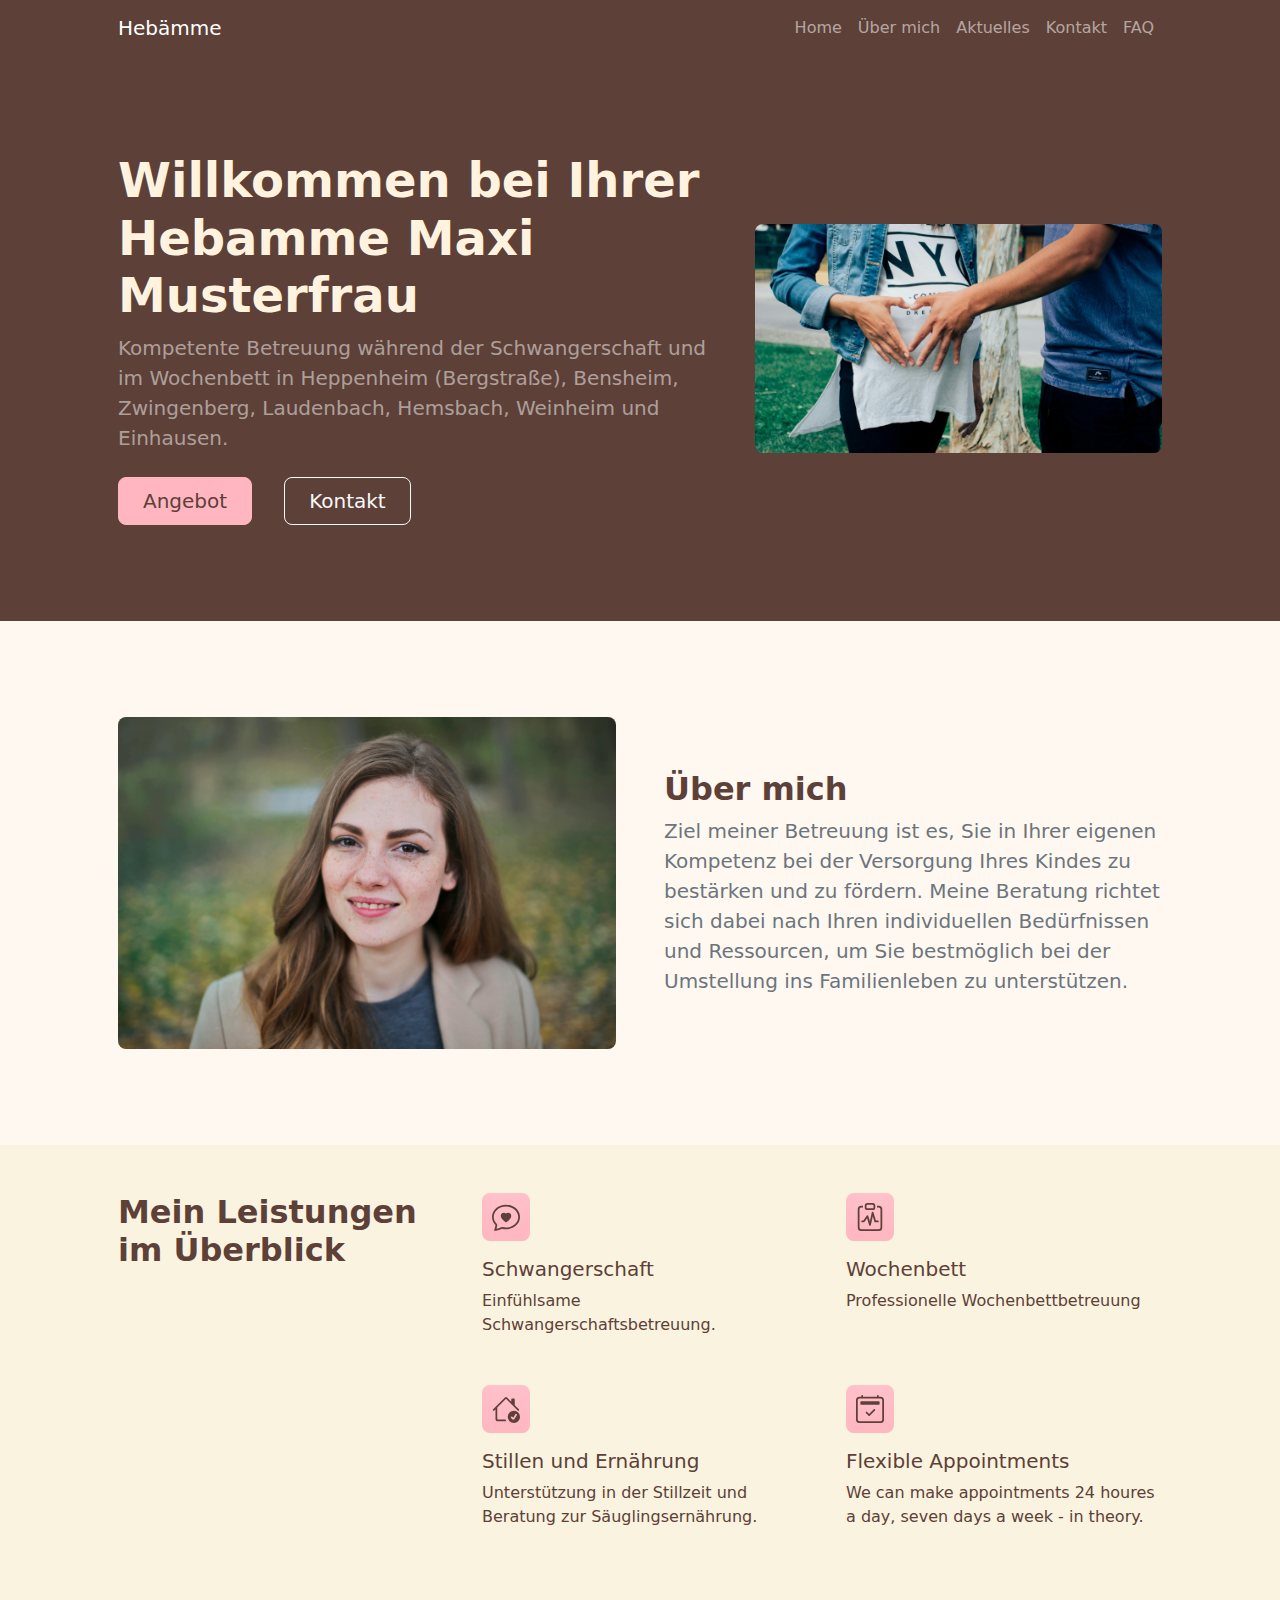
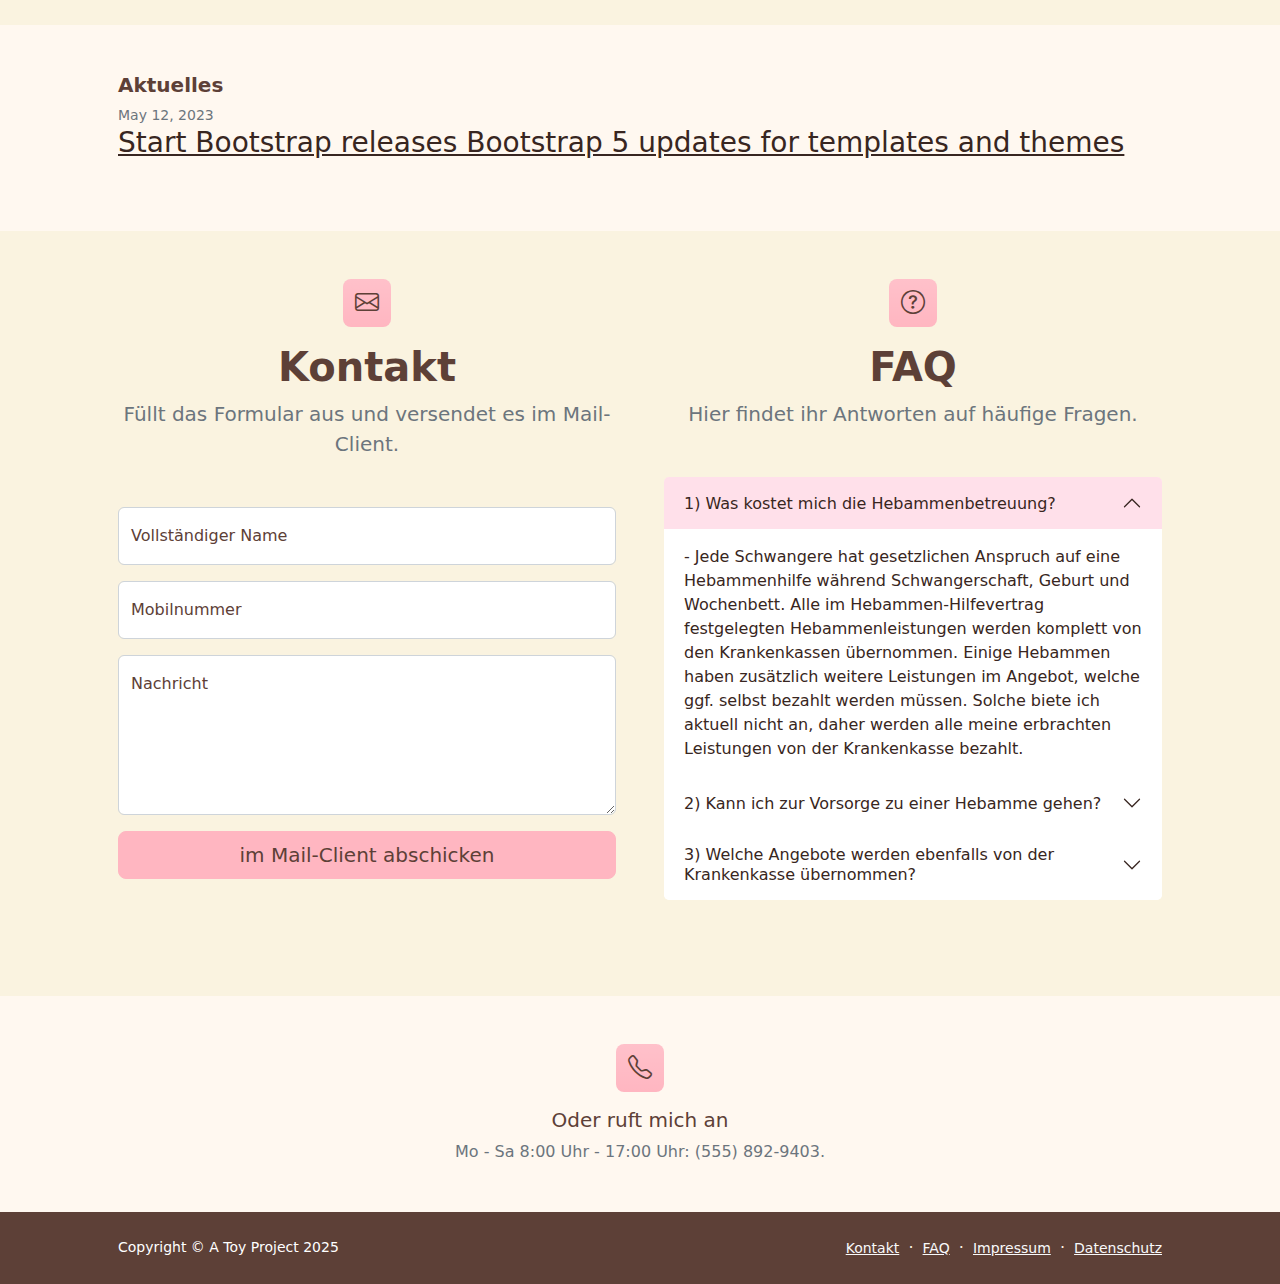
==== commit ab065b3f: "changed page titles" ====
--- a/index.html
+++ b/index.html
@@ -6,7 +6,7 @@
     <meta name="viewport" content="width=device-width, initial-scale=1, shrink-to-fit=no" />
     <meta name="description" content="" />
     <meta name="author" content="" />
-    <title>Hebämme</title>
+    <title>Hebamme Maxi Musterfrau | Betreuung während Schwangerschaft und Wochenbett</title>
     <!-- Favicon-->
     <link rel="icon" type="image/x-icon" href="assets/favicon/favicon.ico" />
     <!-- Bootstrap icons-->
@@ -22,7 +22,7 @@
         <!-- Navigation-->
         <nav class="navbar navbar-expand-lg navbar-dark bg-dark">
             <div class="container px-5">
-                <a class="navbar-brand" href="index.html">My Toy Project</a>
+                <a class="navbar-brand" href="index.html">Hebämme</a>
                 <button class="navbar-toggler" type="button" data-bs-toggle="collapse"
                     data-bs-target="#navbarSupportedContent" aria-controls="navbarSupportedContent"
                     aria-expanded="false" aria-label="Toggle navigation">
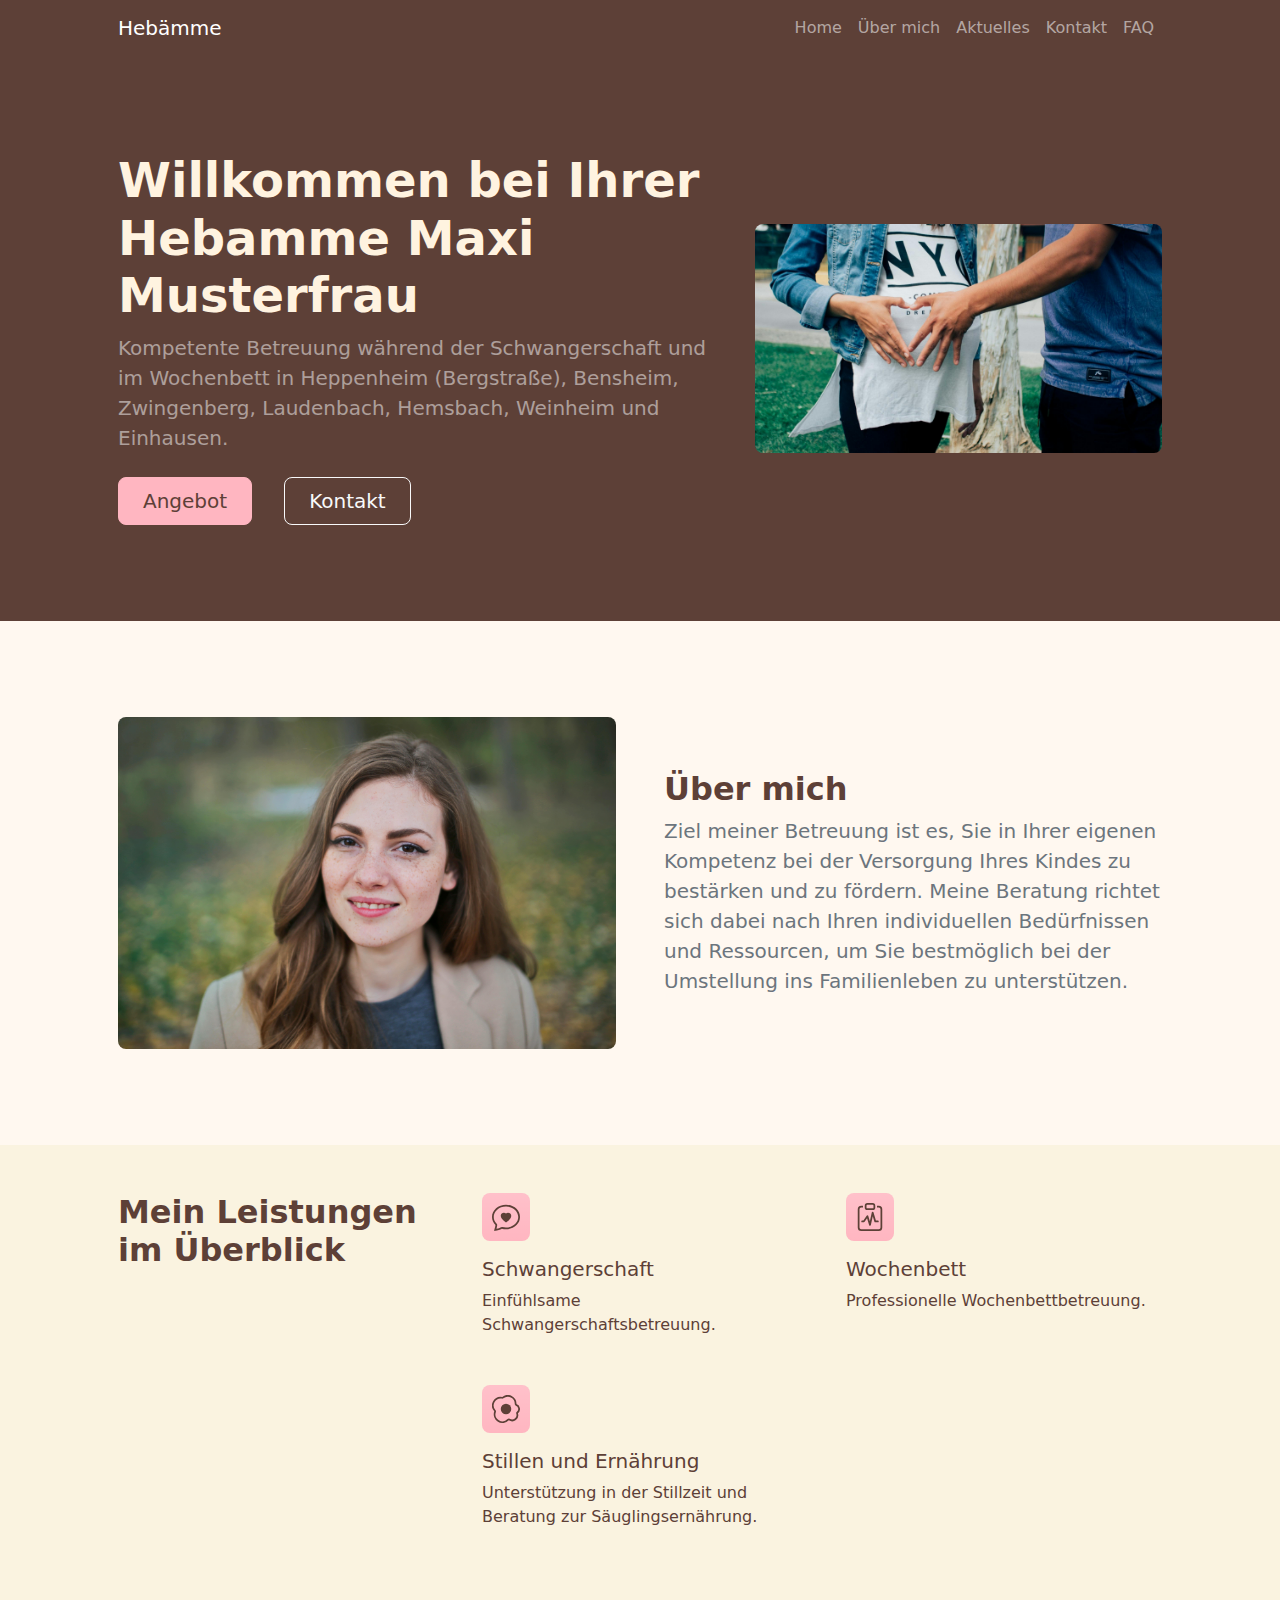
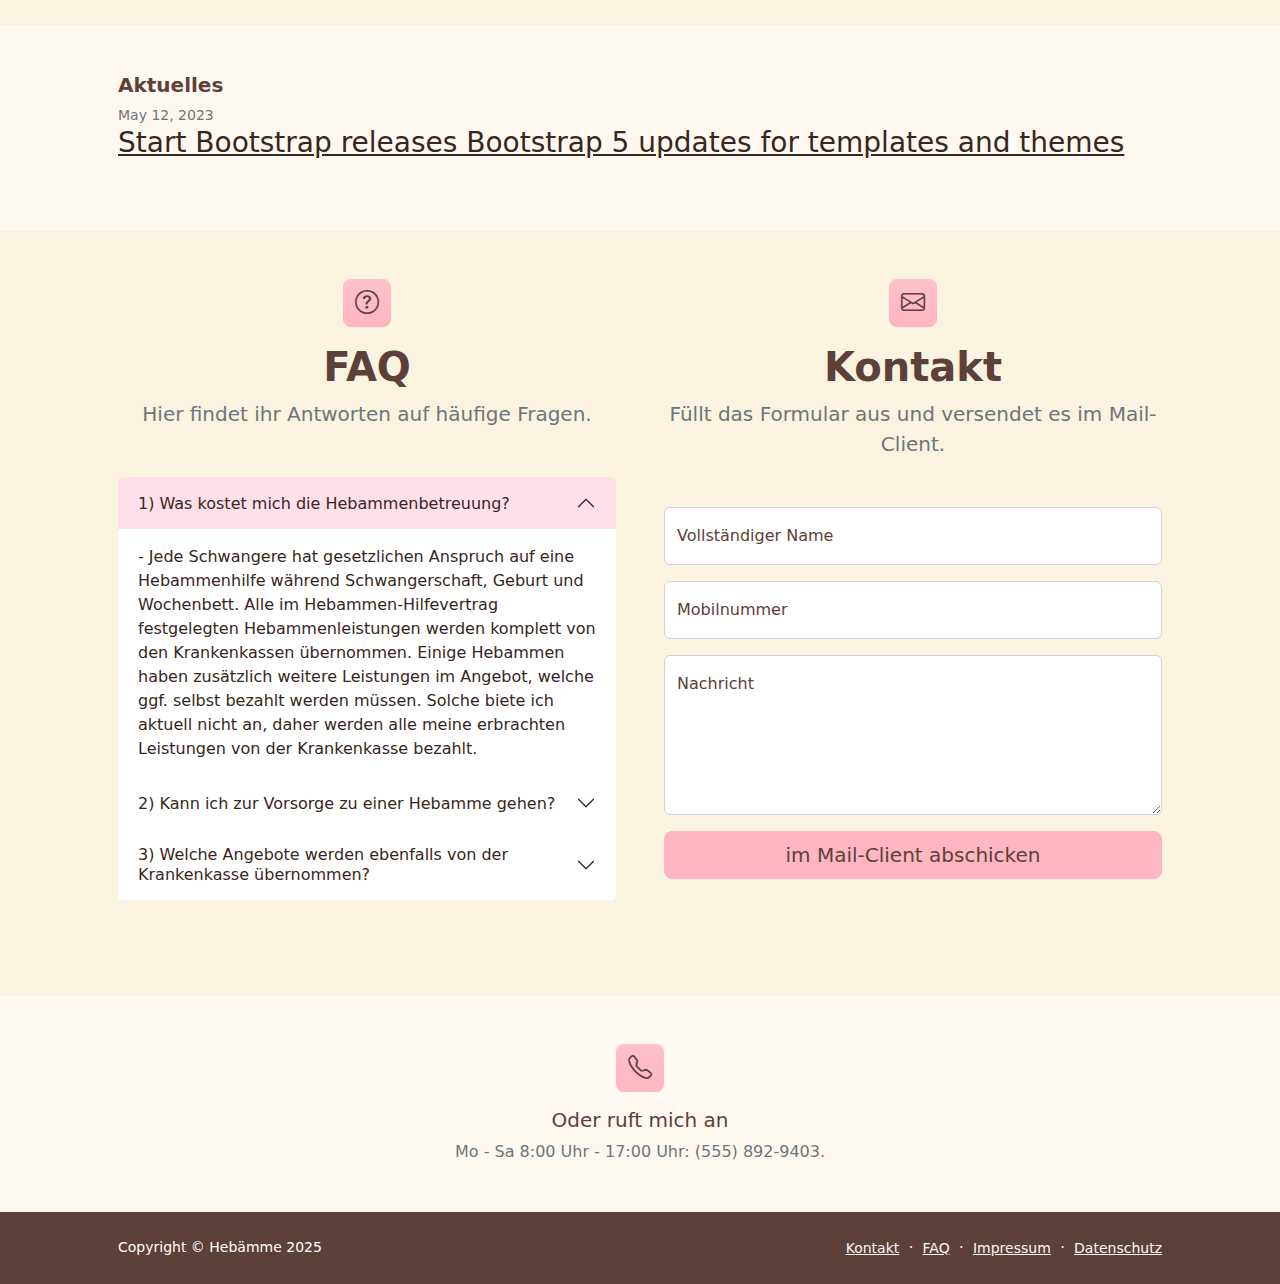
==== commit bf8525b5: "changed favicon, order faqontact, details" ====
--- a/index.html
+++ b/index.html
@@ -65,12 +65,13 @@
                         <div class="my-5 text-center text-xl-start">
                             <h1 class="display-5 fw-bolder mb-2">Willkommen bei Ihrer Hebamme Maxi Musterfrau
                             </h1>
-                            <p class="lead fw-normal text-white-50 mb-4">Kompetente Betreuung während der Schwangerschaft und 
-                                im Wochenbett in Heppenheim (Bergstraße), Bensheim, Zwingenberg, Laudenbach, Hemsbach, Weinheim und Einhausen.</p>
+                            <p class="lead fw-normal text-white-50 mb-4">Kompetente Betreuung während der
+                                Schwangerschaft und
+                                im Wochenbett in Heppenheim (Bergstraße), Bensheim, Zwingenberg, Laudenbach, Hemsbach,
+                                Weinheim und Einhausen.</p>
                             <div class="d-grid gap-3 d-sm-flex justify-content-sm-center justify-content-xl-start">
                                 <a class="btn btn-primary btn-lg px-4 me-sm-3" href="#features">Angebot</a>
-                                <a class="btn btn-outline-light btn-lg px-4"
-                                    href="index.html#faqontact">Kontakt</a>
+                                <a class="btn btn-outline-light btn-lg px-4" href="index.html#faqontact">Kontakt</a>
                             </div>
                         </div>
                     </div>
@@ -88,8 +89,10 @@
                             alt="..." /></div>
                     <div class="col-lg-6">
                         <h2 class="fw-bolder">Über mich</h2>
-                        <p class="lead fw-normal text-muted mb-0">Ziel meiner Betreuung ist es, Sie in Ihrer eigenen Kompetenz bei der Versorgung Ihres Kindes zu bestärken und zu fördern. 
-                            Meine Beratung richtet sich dabei nach Ihren individuellen Bedürfnissen und Ressourcen, um Sie bestmöglich bei der Umstellung ins Familienleben zu unterstützen.</p>
+                        <p class="lead fw-normal text-muted mb-0">Ziel meiner Betreuung ist es, Sie in Ihrer eigenen
+                            Kompetenz bei der Versorgung Ihres Kindes zu bestärken und zu fördern.
+                            Meine Beratung richtet sich dabei nach Ihren individuellen Bedürfnissen und Ressourcen, um
+                            Sie bestmöglich bei der Umstellung ins Familienleben zu unterstützen.</p>
                     </div>
                 </div>
             </div>
@@ -121,9 +124,20 @@
                                             d="M10 1.5a.5.5 0 0 0-.5-.5h-3a.5.5 0 0 0-.5.5v1a.5.5 0 0 0 .5.5h3a.5.5 0 0 0 .5-.5zm-5 0A1.5 1.5 0 0 1 6.5 0h3A1.5 1.5 0 0 1 11 1.5v1A1.5 1.5 0 0 1 9.5 4h-3A1.5 1.5 0 0 1 5 2.5zm-2 0h1v1H3a1 1 0 0 0-1 1V14a1 1 0 0 0 1 1h10a1 1 0 0 0 1-1V3.5a1 1 0 0 0-1-1h-1v-1h1a2 2 0 0 1 2 2V14a2 2 0 0 1-2 2H3a2 2 0 0 1-2-2V3.5a2 2 0 0 1 2-2m6.979 3.856a.5.5 0 0 0-.968.04L7.92 10.49l-.94-3.135a.5.5 0 0 0-.895-.133L4.232 10H3.5a.5.5 0 0 0 0 1h1a.5.5 0 0 0 .416-.223l1.41-2.115 1.195 3.982a.5.5 0 0 0 .968-.04L9.58 7.51l.94 3.135A.5.5 0 0 0 11 11h1.5a.5.5 0 0 0 0-1h-1.128z" />
                                     </svg></div>
                                 <h2 class="h5">Wochenbett</h2>
-                                <p class="mb-0">Professionelle Wochenbettbetreuung</p>
+                                <p class="mb-0">Professionelle Wochenbettbetreuung.</p>
                             </div>
                             <div class="col mb-5 h-100">
+                                <div class="feature bg-primary bg-gradient rounded-3 mb-3"><svg
+                                        xmlns="http://www.w3.org/2000/svg" width="28" height="28" fill="currentColor"
+                                        class="bi bi-egg-fried" viewBox="0 0 16 16">
+                                        <path d="M8 11a3 3 0 1 0 0-6 3 3 0 0 0 0 6" />
+                                        <path
+                                            d="M13.997 5.17a5 5 0 0 0-8.101-4.09A5 5 0 0 0 1.28 9.342a5 5 0 0 0 8.336 5.109 3.5 3.5 0 0 0 5.201-4.065 3.001 3.001 0 0 0-.822-5.216zm-1-.034a1 1 0 0 0 .668.977 2.001 2.001 0 0 1 .547 3.478 1 1 0 0 0-.341 1.113 2.5 2.5 0 0 1-3.715 2.905 1 1 0 0 0-1.262.152 4 4 0 0 1-6.67-4.087 1 1 0 0 0-.2-1 4 4 0 0 1 3.693-6.61 1 1 0 0 0 .8-.2 4 4 0 0 1 6.48 3.273z" />
+                                    </svg></div>
+                                <h2 class="h5">Stillen und Ernährung</h2>
+                                <p class="mb-0">Unterstützung in der Stillzeit und Beratung zur Säuglingsernährung.</p>
+                            </div>
+                            <!--div class="col mb-5 h-100">
                                 <div class="feature bg-primary bg-gradient rounded-3 mb-3"><svg
                                         xmlns="http://www.w3.org/2000/svg" width="28" height="28" fill="currentColor"
                                         class="bi bi-house-check" viewBox="0 0 16 16">
@@ -132,24 +146,10 @@
                                         <path
                                             d="M12.5 16a3.5 3.5 0 1 0 0-7 3.5 3.5 0 0 0 0 7m1.679-4.493-1.335 2.226a.75.75 0 0 1-1.174.144l-.774-.773a.5.5 0 0 1 .708-.707l.547.547 1.17-1.951a.5.5 0 1 1 .858.514" />
                                     </svg></div>
-                                <h2 class="h5">Stillen und Ernährung</h2>
-                                <p class="mb-0">Unterstützung in der Stillzeit und Beratung zur Säuglingsernährung.</p>
-                            </div>
-                            <div class="col mb-5 h-100">
-                                <div class="feature bg-primary bg-gradient rounded-3 mb-3"><svg
-                                        xmlns="http://www.w3.org/2000/svg" width="28" height="28" fill="currentColor"
-                                        class="bi bi-calendar2-check" viewBox="0 0 16 16">
-                                        <path
-                                            d="M10.854 8.146a.5.5 0 0 1 0 .708l-3 3a.5.5 0 0 1-.708 0l-1.5-1.5a.5.5 0 0 1 .708-.708L7.5 10.793l2.646-2.647a.5.5 0 0 1 .708 0" />
-                                        <path
-                                            d="M3.5 0a.5.5 0 0 1 .5.5V1h8V.5a.5.5 0 0 1 1 0V1h1a2 2 0 0 1 2 2v11a2 2 0 0 1-2 2H2a2 2 0 0 1-2-2V3a2 2 0 0 1 2-2h1V.5a.5.5 0 0 1 .5-.5M2 2a1 1 0 0 0-1 1v11a1 1 0 0 0 1 1h12a1 1 0 0 0 1-1V3a1 1 0 0 0-1-1z" />
-                                        <path
-                                            d="M2.5 4a.5.5 0 0 1 .5-.5h10a.5.5 0 0 1 .5.5v1a.5.5 0 0 1-.5.5H3a.5.5 0 0 1-.5-.5z" />
-                                    </svg></div>
                                 <h2 class="h5">Flexible Appointments</h2>
                                 <p class="mb-0">We can make appointments 24 houres a day, seven days a week - in theory.
                                 </p>
-                            </div>
+                            </div-->
                         </div>
                     </div>
                 </div>
@@ -184,8 +184,118 @@
         <section class="py-5 bg-light" id="faqontact">
             <div class="container px-5">
                 <div class="row gx-5">
+                    <!-- FAQ -->
+                    <div class="col-xl-6" id="faq">
+                        <!-- Contact cards-->
+                        <!--section class="" id="contactCards">
+                            <div class="row row-cols-2 text-center justify-content-center">
+                                <div class="col mb-5 h-100">
+                                    <a class="feature bg-primary bg-gradient rounded-3 mb-3" href="faq.html"><i
+                                            class="bi bi-question-circle"></i></a>
+                                    <div class="h5" href="faq.html">Häufige Fragen</div>
+                                    <p class="text-muted mb-0">Findet die häufigsten Fragen und ihre Antworten.</p>
+                                </div>
+                                <div class="col mb-5 h-100">
+                                    <div class="feature bg-primary bg-gradient rounded-3 mb-3"><i
+                                            class="bi bi-telephone"></i>
+                                    </div>
+                                    <div class="h5">Ruft mich an</div>
+                                    <p class="text-muted mb-0">Mo - Sa, 8:00 Uhr - 17:00 Uhr: (555) 892-9403 erreichbar.
+                                    </p>
+                                </div>
+                            </div>
+                        </section-->
+                        <!--div class="mb-6">
+                            <h2 class="fw-bolder fs-5">Häufige Fragen</h2>
+                            <p class="lead fw-normal text-muted">Wie kann ich weiterhelfen?</p>
+                        </div-->
+                        <div class="text-center mb-5">
+                            <div class="feature bg-primary bg-gradient rounded-3 mb-3"><i
+                                    class="bi bi-question-circle"></i>
+                            </div>
+                            <h1 class="fw-bolder">FAQ</h1>
+                            <p class="lead fw-normal text-muted mb-0">Hier findet ihr Antworten auf häufige Fragen.</p>
+                        </div>
+                        <div class="row gx-5">
+                            <!-- FAQ Accordion 1-->
+                            <!--h2 class="fw-normal mb-3">Account &amp; Billing</h2-->
+                            <div class="accordion mb-5" id="accordionExample">
+                                <div class="accordion-item">
+                                    <h3 class="accordion-header" id="headingOne"><button class="accordion-button"
+                                            type="button" data-bs-toggle="collapse" data-bs-target="#collapseOne"
+                                            aria-expanded="true" aria-controls="collapseOne">1) Was kostet mich die
+                                            Hebammenbetreuung?</button></h3>
+                                    <div class="accordion-collapse collapse show" id="collapseOne"
+                                        aria-labelledby="headingOne" data-bs-parent="#accordionExample">
+                                        <div class="accordion-body">
+                                            <!--strong>This is the first item's accordion body.</strong-->
+                                            - Jede Schwangere hat gesetzlichen Anspruch auf eine Hebammenhilfe während
+                                            Schwangerschaft, Geburt und Wochenbett.
+                                            Alle im Hebammen-Hilfevertrag festgelegten Hebammenleistungen werden
+                                            komplett von den Krankenkassen übernommen.
+                                            Einige Hebammen haben zusätzlich weitere Leistungen im Angebot, welche ggf.
+                                            selbst bezahlt werden müssen.
+                                            Solche biete ich aktuell nicht an, daher werden alle meine erbrachten
+                                            Leistungen von der Krankenkasse bezahlt.
+                                        </div>
+                                    </div>
+                                </div>
+                                <div class="accordion-item">
+                                    <h3 class="accordion-header" id="headingTwo"><button
+                                            class="accordion-button collapsed" type="button" data-bs-toggle="collapse"
+                                            data-bs-target="#collapseTwo" aria-expanded="false"
+                                            aria-controls="collapseTwo">2) Kann ich zur Vorsorge zu einer Hebamme
+                                            gehen?</button>
+                                    </h3>
+                                    <div class="accordion-collapse collapse" id="collapseTwo"
+                                        aria-labelledby="headingTwo" data-bs-parent="#accordionExample">
+                                        <div class="accordion-body">
+                                            <!--strong>This is the first item's accordion body.</strong-->
+                                            - Generell ist es möglich, die komplette Schwangerenvorsorge von einer
+                                            Hebamme durchführen zu lassen,
+                                            sofern diese Schwangerenvorsorgen anbietet. Nur die 3 Ultraschall-
+                                            Untersuchungen können ausschließlich
+                                            durch den Frauenarzt/die Frauenärztin stattfinden.<br>
+                                            - Ich biete aktuell keine Schwangerenvorsorge an, die regulären
+                                            Vorsorgetermine müssen Sie also weiterhin bei
+                                            Ihrem Frauenarzt/Ihrer Frauenärztin wahrnehmen. Dennoch ist es mir wichtig,
+                                            bereits von Beginn der Schwangerschaft
+                                            an beratend bei Fragen und Beschwerden für Sie da zu sein und vereinbare in
+                                            diesem Rahmen Termine und Vorgespräche
+                                            oder bin zusätzlich telefonisch oder per Email für Sie erreichbar.
+                                        </div>
+                                    </div>
+                                </div>
+                                <div class="accordion-item">
+                                    <h3 class="accordion-header" id="headingThree"><button
+                                            class="accordion-button collapsed" type="button" data-bs-toggle="collapse"
+                                            data-bs-target="#collapseThree" aria-expanded="false"
+                                            aria-controls="collapseThree">3) Welche Angebote werden ebenfalls von der
+                                            Krankenkasse übernommen?</button></h3>
+                                    <div class="accordion-collapse collapse" id="collapseThree"
+                                        aria-labelledby="headingThree" data-bs-parent="#accordionExample">
+                                        <div class="accordion-body">
+                                            <!--strong>This is the first item's accordion body.</strong-->
+                                            - Für Geburtsvorbereitungs- und Rückbildungskurse durch eine Hebamme kommt
+                                            die Krankenkasse ebenfalls auf.
+                                            Dazu können Sie sich zum Beispiel gern in den umliegenden Geburtskliniken
+                                            erkundigen. Diese Arbeiten oft mit Hebammen zusammen,
+                                            die solche Kurse anbieten. Vor allem Rückbildungskurse nach der
+                                            Schwangerschaft legen einen wichtigen Grundstein für das
+                                            Wiedererlangen eines starken Beckenbodens und den Erhalt der Kontinenz.<br>
+                                            - Mittlerweile werden auch von anderen Berufsgruppen zertifizierte
+                                            Beckenbodenkurse angeboten, welche von den Krankenkassen
+                                            als Präventionskurs anerkannt und anteilig mit bis zu 80% der Kosten
+                                            erstattet werden.
+                                        </div>
+                                    </div>
+                                </div>
+                            </div>
+                        </div>
+                    </div>
+
+                    <!-- Contact form-->
                     <div class="col-xl-6">
-                        <!-- Contact form-->
                         <div class="text-center mb-5" id="contactFormSection">
                             <div class="feature bg-primary bg-gradient rounded-3 mb-3"><i class="bi bi-envelope"></i>
                             </div>
@@ -272,98 +382,6 @@
                             </form>
                         </div>
                     </div>
-                    <!-- FAQ -->
-                    <div class="col-xl-6" id="faq">
-                        <!-- Contact cards-->
-                        <!--section class="" id="contactCards">
-                            <div class="row row-cols-2 text-center justify-content-center">
-                                <div class="col mb-5 h-100">
-                                    <a class="feature bg-primary bg-gradient rounded-3 mb-3" href="faq.html"><i
-                                            class="bi bi-question-circle"></i></a>
-                                    <div class="h5" href="faq.html">Häufige Fragen</div>
-                                    <p class="text-muted mb-0">Findet die häufigsten Fragen und ihre Antworten.</p>
-                                </div>
-                                <div class="col mb-5 h-100">
-                                    <div class="feature bg-primary bg-gradient rounded-3 mb-3"><i
-                                            class="bi bi-telephone"></i>
-                                    </div>
-                                    <div class="h5">Ruft mich an</div>
-                                    <p class="text-muted mb-0">Mo - Sa, 8:00 Uhr - 17:00 Uhr: (555) 892-9403 erreichbar.
-                                    </p>
-                                </div>
-                            </div>
-                        </section-->
-                        <!--div class="mb-6">
-                            <h2 class="fw-bolder fs-5">Häufige Fragen</h2>
-                            <p class="lead fw-normal text-muted">Wie kann ich weiterhelfen?</p>
-                        </div-->
-                        <div class="text-center mb-5">
-                            <div class="feature bg-primary bg-gradient rounded-3 mb-3"><i
-                                    class="bi bi-question-circle"></i>
-                            </div>
-                            <h1 class="fw-bolder">FAQ</h1>
-                            <p class="lead fw-normal text-muted mb-0">Hier findet ihr Antworten auf häufige Fragen.</p>
-                        </div>
-                        <div class="row gx-5">
-                            <!-- FAQ Accordion 1-->
-                            <!--h2 class="fw-normal mb-3">Account &amp; Billing</h2-->
-                            <div class="accordion mb-5" id="accordionExample">
-                                <div class="accordion-item">
-                                    <h3 class="accordion-header" id="headingOne"><button class="accordion-button"
-                                            type="button" data-bs-toggle="collapse" data-bs-target="#collapseOne"
-                                            aria-expanded="true" aria-controls="collapseOne">1) Was kostet mich die Hebammenbetreuung?</button></h3>
-                                    <div class="accordion-collapse collapse show" id="collapseOne"
-                                        aria-labelledby="headingOne" data-bs-parent="#accordionExample">
-                                        <div class="accordion-body">
-                                            <!--strong>This is the first item's accordion body.</strong-->
-                                            - Jede Schwangere hat gesetzlichen Anspruch auf eine Hebammenhilfe während Schwangerschaft, Geburt und Wochenbett. 
-                                            Alle im Hebammen-Hilfevertrag festgelegten Hebammenleistungen werden komplett von den Krankenkassen übernommen. 
-                                            Einige Hebammen haben zusätzlich weitere Leistungen im Angebot, welche ggf. selbst bezahlt werden müssen. 
-                                            Solche biete ich aktuell nicht an, daher werden alle meine erbrachten Leistungen von der Krankenkasse bezahlt.
-                                        </div>
-                                    </div>
-                                </div>
-                                <div class="accordion-item">
-                                    <h3 class="accordion-header" id="headingTwo"><button
-                                            class="accordion-button collapsed" type="button" data-bs-toggle="collapse"
-                                            data-bs-target="#collapseTwo" aria-expanded="false"
-                                            aria-controls="collapseTwo">2) Kann ich zur Vorsorge zu einer Hebamme gehen?</button>
-                                    </h3>
-                                    <div class="accordion-collapse collapse" id="collapseTwo"
-                                        aria-labelledby="headingTwo" data-bs-parent="#accordionExample">
-                                        <div class="accordion-body">
-                                            <!--strong>This is the first item's accordion body.</strong-->
-                                            - Generell ist es möglich, die komplette Schwangerenvorsorge von einer Hebamme durchführen zu lassen, 
-                                            sofern diese Schwangerenvorsorgen anbietet. Nur die 3 Ultraschall- Untersuchungen können ausschließlich 
-                                            durch den Frauenarzt/die Frauenärztin stattfinden.<br>
-                                            - Ich biete aktuell keine Schwangerenvorsorge an, die regulären Vorsorgetermine müssen Sie also weiterhin bei 
-                                            Ihrem Frauenarzt/Ihrer Frauenärztin wahrnehmen. Dennoch ist es mir wichtig, bereits von Beginn der Schwangerschaft 
-                                            an beratend bei Fragen und Beschwerden für Sie da zu sein und vereinbare in diesem Rahmen Termine und Vorgespräche 
-                                            oder bin zusätzlich telefonisch oder per Email für Sie erreichbar.
-                                        </div>
-                                    </div>
-                                </div>
-                                <div class="accordion-item">
-                                    <h3 class="accordion-header" id="headingThree"><button
-                                            class="accordion-button collapsed" type="button" data-bs-toggle="collapse"
-                                            data-bs-target="#collapseThree" aria-expanded="false"
-                                            aria-controls="collapseThree">3) Welche Angebote werden ebenfalls von der Krankenkasse übernommen?</button></h3>
-                                    <div class="accordion-collapse collapse" id="collapseThree"
-                                        aria-labelledby="headingThree" data-bs-parent="#accordionExample">
-                                        <div class="accordion-body">
-                                            <!--strong>This is the first item's accordion body.</strong-->
-                                            - Für Geburtsvorbereitungs- und Rückbildungskurse durch eine Hebamme kommt die Krankenkasse ebenfalls auf. 
-                                            Dazu können Sie sich zum Beispiel gern in den umliegenden Geburtskliniken erkundigen. Diese Arbeiten oft mit Hebammen zusammen, 
-                                            die solche Kurse anbieten. Vor allem Rückbildungskurse nach der Schwangerschaft legen einen wichtigen Grundstein für das 
-                                            Wiedererlangen eines starken Beckenbodens und den Erhalt der Kontinenz.<br>
-                                            - Mittlerweile werden auch von anderen Berufsgruppen  zertifizierte Beckenbodenkurse angeboten, welche von den Krankenkassen 
-                                            als  Präventionskurs anerkannt und anteilig mit bis zu 80% der Kosten erstattet werden.
-                                        </div>
-                                    </div>
-                                </div>
-                            </div>
-                        </div>
-                    </div>
 
                 </div>
 
@@ -379,7 +397,7 @@
                 </p>
             </div>
         </section>
-        
+
         <!-- Contact form-->
         <!--section class="py-5" id="contactFormSection">
             <div class="rounded-3 px-4 px-md-5 mb-5">
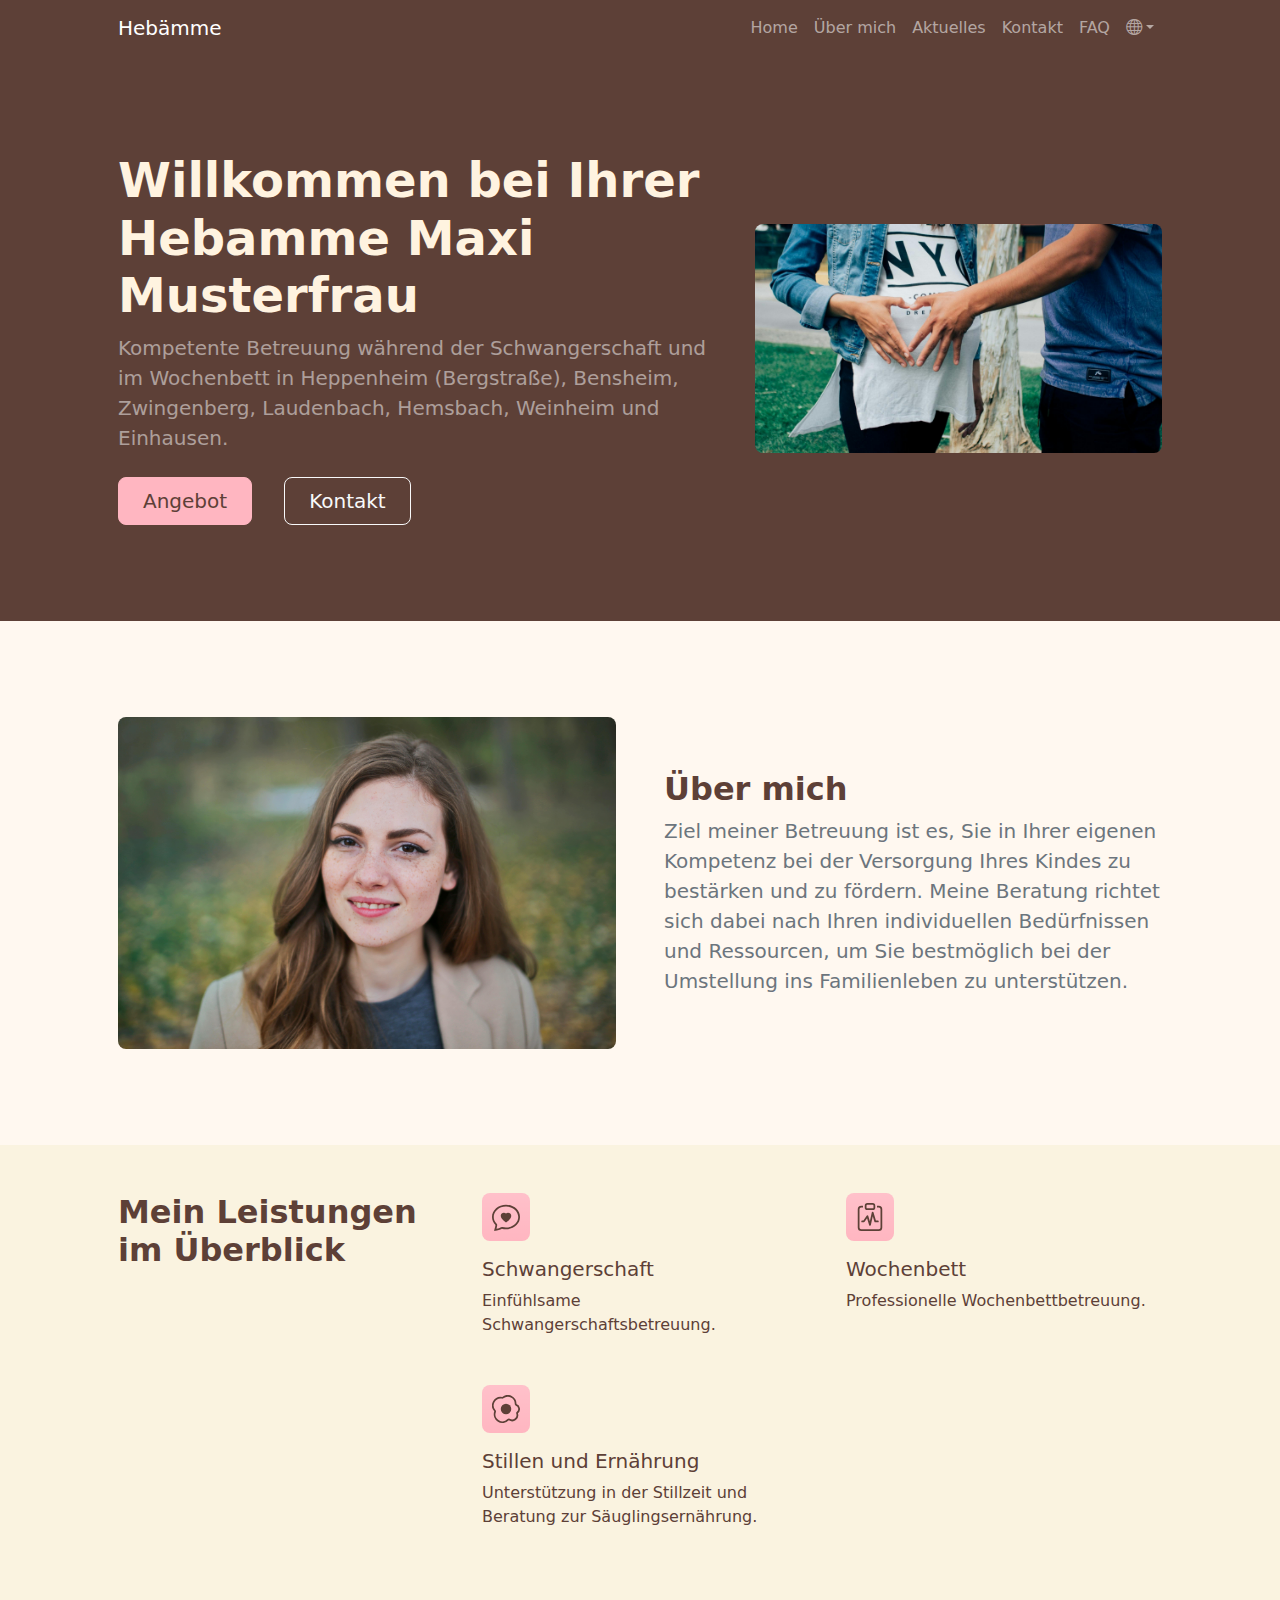
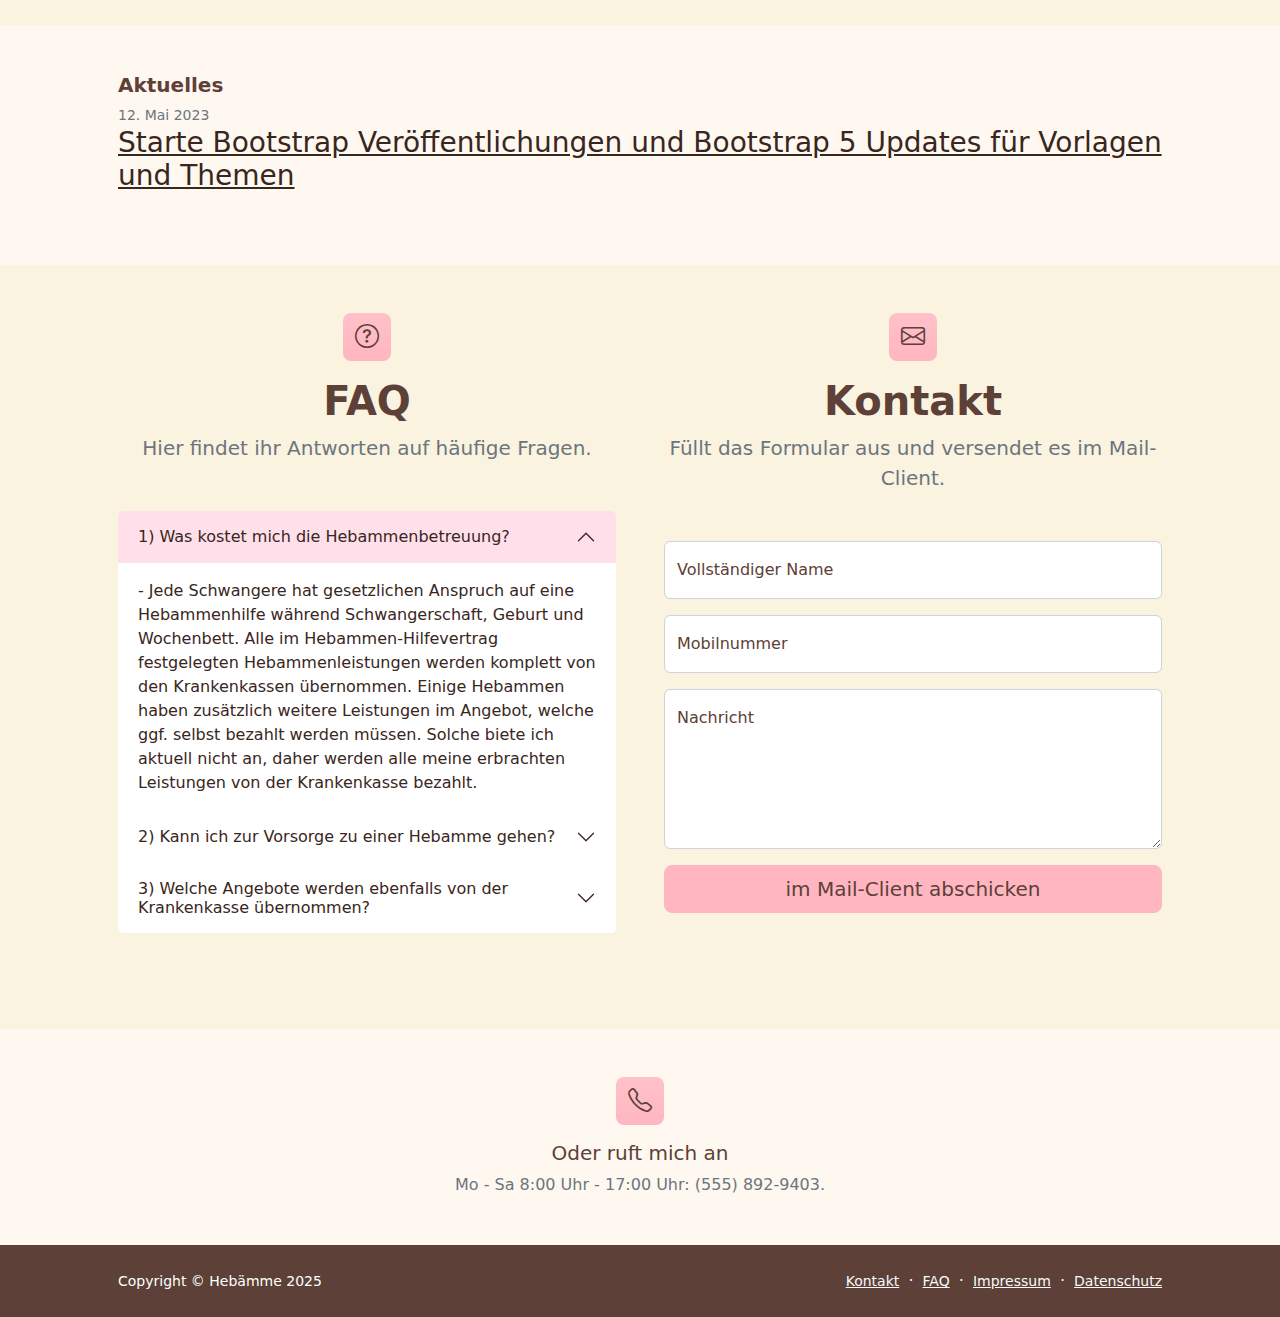
==== commit 448de4ba: "Implemented bilingual website (not for imprint yet, no cookies for now)" ====
--- a/index.html
+++ b/index.html
@@ -1,5 +1,5 @@
 <!DOCTYPE html>
-<html lang="en">
+<html lang="de">
 
 <head>
     <meta charset="utf-8" />
@@ -30,21 +30,37 @@
                 </button>
                 <div class="collapse navbar-collapse" id="navbarSupportedContent">
                     <ul class="navbar-nav ms-auto mb-2 mb-lg-0">
-                        <li class="nav-item"><a class="nav-link" href="index.html">Home</a></li>
-                        <li class="nav-item"><a class="nav-link" href="#aboutMe">Über mich</a></li>
-                        <li class="nav-item"><a class="nav-link" href="index.html#news">Aktuelles</a></li>
-                        <li class="nav-item"><a class="nav-link" href="index.html#faqontact">Kontakt</a></li>
-                        <!--li class="nav-item"><a class="nav-link" href="pricing.html">Pricing</a></li-->
-                        <li class="nav-item"><a class="nav-link" href="index.html#faqontact">FAQ</a></li>
-                        <!--li class="nav-item"><a class="nav-link active" href="imprint.html">Impressum</a></li-->
-                        <!--li class="nav-item dropdown">
-                            <a class="nav-link dropdown-toggle" id="navbarDropdownBlog" href="#" role="button"
-                                data-bs-toggle="dropdown" aria-expanded="false">Blog</a>
-                            <ul class="dropdown-menu dropdown-menu-end" aria-labelledby="navbarDropdownBlog">
-                                <li><a class="dropdown-item" href="blog-home.html">Blog Home</a></li>
-                                <li><a class="dropdown-item" href="blog-post.html">Blog Post</a></li>
+                        <!-- German Navigation -->
+                        <li class="nav-item content-de"><a class="nav-link" href="index.html">Home</a></li>
+                        <li class="nav-item content-de"><a class="nav-link" href="#aboutMe">Über mich</a></li>
+                        <li class="nav-item content-de"><a class="nav-link" href="index.html#news">Aktuelles</a></li>
+                        <li class="nav-item content-de"><a class="nav-link"
+                                href="index.html#contactFormSection">Kontakt</a></li>
+                        <li class="nav-item content-de"><a class="nav-link" href="index.html#faqontact">FAQ</a></li>
+
+                        <!-- English Navigation -->
+                        <li class="nav-item content-en" style="display: none;"><a class="nav-link"
+                                href="index.html">Home</a></li>
+                        <li class="nav-item content-en" style="display: none;"><a class="nav-link" href="#aboutMe">About
+                                me</a></li>
+                        <li class="nav-item content-en" style="display: none;"><a class="nav-link"
+                                href="index.html#news">News</a></li>
+                        <li class="nav-item content-en" style="display: none;"><a class="nav-link"
+                                href="index.html#contactFormSection">Contact</a></li>
+                        <li class="nav-item content-en" style="display: none;"><a class="nav-link"
+                                href="index.html#faqontact">FAQ</a></li>
+
+                        <!-- Language Dropdown -->
+                        <li class="nav-item dropdown">
+                            <a class="nav-link dropdown-toggle" id="navbarDropdownLanguage" href="#" role="button"
+                                data-bs-toggle="dropdown" aria-expanded="false">
+                                <!-- Using Bootstrap Icons -->
+                                <i class="bi bi-globe"></i></a>
+                            <ul class="dropdown-menu dropdown-menu-end" aria-labelledby="navbarDropdownLanguage">
+                                <li><a class="dropdown-item" href="#" onclick="changeLanguage('de')">DE</a></li>
+                                <li><a class="dropdown-item" href="#" onclick="changeLanguage('en')">EN</a></li>
                             </ul>
-                        </li-->
+                        </li>
                         <!--li class="nav-item dropdown">
                             <a class="nav-link dropdown-toggle" id="navbarDropdownPortfolio" href="#" role="button"
                                 data-bs-toggle="dropdown" aria-expanded="false">Portfolio</a>
@@ -63,15 +79,25 @@
                 <div class="row gx-5 align-items-center justify-content-center">
                     <div class="col-lg-8 col-xl-7 col-xxl-6">
                         <div class="my-5 text-center text-xl-start">
-                            <h1 class="display-5 fw-bolder mb-2">Willkommen bei Ihrer Hebamme Maxi Musterfrau
+                            <h1 class="display-5 fw-bolder mb-2 content-de">Willkommen bei Ihrer Hebamme Maxi Musterfrau
                             </h1>
-                            <p class="lead fw-normal text-white-50 mb-4">Kompetente Betreuung während der
-                                Schwangerschaft und
-                                im Wochenbett in Heppenheim (Bergstraße), Bensheim, Zwingenberg, Laudenbach, Hemsbach,
-                                Weinheim und Einhausen.</p>
+                            <h1 class="display-5 fw-bolder mb-2 content-en" style="display: none;">Welcome to your
+                                midwife Maxi Musterfrau
+                            </h1>
+                            <p class="lead fw-normal text-white-50 mb-4 content-de">Kompetente Betreuung während der
+                                Schwangerschaft und im Wochenbett in Heppenheim (Bergstraße), Bensheim,
+                                Zwingenberg, Laudenbach, Hemsbach, Weinheim und Einhausen.</p>
+                            <p class="lead fw-normal text-white-50 mb-4 content-en" style="display: none;">Competent
+                                care during pregnancy and in the postpartum period in Heppenheim (Bergstrasse),
+                                Bensheim, Zwingenberg, Laudenbach, Hemsbach, Weinheim, and Einhausen.</p>
                             <div class="d-grid gap-3 d-sm-flex justify-content-sm-center justify-content-xl-start">
-                                <a class="btn btn-primary btn-lg px-4 me-sm-3" href="#features">Angebot</a>
-                                <a class="btn btn-outline-light btn-lg px-4" href="index.html#faqontact">Kontakt</a>
+                                <a class="btn btn-primary btn-lg px-4 me-sm-3 content-de" href="#features">Angebot</a>
+                                <a class="btn btn-outline-light btn-lg px-4 content-de"
+                                    href="index.html#faqontact">Kontakt</a> <a
+                                    class="btn btn-primary btn-lg px-4 me-sm-3 content-en" style="display: none;"
+                                    href="#features">Services</a>
+                                <a class="btn btn-outline-light btn-lg px-4 content-en" style="display: none;"
+                                    href="index.html#contactFormSection">Contact</a>
                             </div>
                         </div>
                     </div>
@@ -88,11 +114,17 @@
                     <div class="col-lg-6"><img class="img-fluid rounded-3 mb-5 mb-lg-0" src="assets/portrait.jpg"
                             alt="..." /></div>
                     <div class="col-lg-6">
-                        <h2 class="fw-bolder">Über mich</h2>
-                        <p class="lead fw-normal text-muted mb-0">Ziel meiner Betreuung ist es, Sie in Ihrer eigenen
+                        <h2 class="fw-bolder content-de">Über mich</h2>
+                        <h2 class="fw-bolder content-en" style="display: none;">About me</h2>
+                        <p class="lead fw-normal text-muted mb-0 content-de">Ziel meiner Betreuung ist es, Sie in Ihrer
+                            eigenen
                             Kompetenz bei der Versorgung Ihres Kindes zu bestärken und zu fördern.
                             Meine Beratung richtet sich dabei nach Ihren individuellen Bedürfnissen und Ressourcen, um
-                            Sie bestmöglich bei der Umstellung ins Familienleben zu unterstützen.</p>
+                            Sie bestmöglich bei der Umstellung ins Familienleben zu unterstützen.</p>
+                        <p class="lead fw-normal text-muted mb-0 content-en" style="display: none;">The aim of my
+                            support is to encourage and support you in your own competence in caring for your child. My
+                            advice is based on your individual needs and resources in order to provide you with the best
+                            possible support as you transition to family life.</p>
                     </div>
                 </div>
             </div>
@@ -102,7 +134,8 @@
             <div class="container px-5">
                 <div class="row gx-5">
                     <div class="col-lg-4 mb-5 mb-lg-0">
-                        <h2 class="fw-bolder mb-0">Mein Leistungen im Überblick</h2>
+                        <h2 class="fw-bolder mb-0 content-de">Mein Leistungen im Überblick</h2>
+                        <h2 class="fw-bolder mb-0 content-en" style="display: none;">My services at a glance</h2>
                     </div>
                     <div class="col-lg-8">
                         <div class="row gx-5 row-cols-1 row-cols-md-2">
@@ -113,8 +146,11 @@
                                         <path fill-rule="evenodd"
                                             d="M2.965 12.695a1 1 0 0 0-.287-.801C1.618 10.83 1 9.468 1 8c0-3.192 3.004-6 7-6s7 2.808 7 6-3.004 6-7 6a8 8 0 0 1-2.088-.272 1 1 0 0 0-.711.074c-.387.196-1.24.57-2.634.893a11 11 0 0 0 .398-2m-.8 3.108.02-.004c1.83-.363 2.948-.842 3.468-1.105A9 9 0 0 0 8 15c4.418 0 8-3.134 8-7s-3.582-7-8-7-8 3.134-8 7c0 1.76.743 3.37 1.97 4.6a10.4 10.4 0 0 1-.524 2.318l-.003.011a11 11 0 0 1-.244.637c-.079.186.074.394.273.362a22 22 0 0 0 .693-.125M8 5.993c1.664-1.711 5.825 1.283 0 5.132-5.825-3.85-1.664-6.843 0-5.132" />
                                     </svg></div>
-                                <h2 class="h5">Schwangerschaft</h2>
-                                <p class="mb-0">Einfühlsame Schwangerschaftsbetreuung.</p>
+                                <h2 class="h5 content-de">Schwangerschaft</h2>
+                                <p class="mb-0 content-de">Einfühlsame Schwangerschaftsbetreuung.</p>
+                                <h2 class="h5 content-en" style="display: none;">Pregnancy</h2>
+                                <p class="mb-0 content-en" style="display: none;">Sensitive/Empathetic pregnancy
+                                    care/support.</p>
                             </div>
                             <div class="col mb-5 h-100">
                                 <div class="feature bg-primary bg-gradient rounded-3 mb-3"><svg
@@ -123,8 +159,11 @@
                                         <path fill-rule="evenodd"
                                             d="M10 1.5a.5.5 0 0 0-.5-.5h-3a.5.5 0 0 0-.5.5v1a.5.5 0 0 0 .5.5h3a.5.5 0 0 0 .5-.5zm-5 0A1.5 1.5 0 0 1 6.5 0h3A1.5 1.5 0 0 1 11 1.5v1A1.5 1.5 0 0 1 9.5 4h-3A1.5 1.5 0 0 1 5 2.5zm-2 0h1v1H3a1 1 0 0 0-1 1V14a1 1 0 0 0 1 1h10a1 1 0 0 0 1-1V3.5a1 1 0 0 0-1-1h-1v-1h1a2 2 0 0 1 2 2V14a2 2 0 0 1-2 2H3a2 2 0 0 1-2-2V3.5a2 2 0 0 1 2-2m6.979 3.856a.5.5 0 0 0-.968.04L7.92 10.49l-.94-3.135a.5.5 0 0 0-.895-.133L4.232 10H3.5a.5.5 0 0 0 0 1h1a.5.5 0 0 0 .416-.223l1.41-2.115 1.195 3.982a.5.5 0 0 0 .968-.04L9.58 7.51l.94 3.135A.5.5 0 0 0 11 11h1.5a.5.5 0 0 0 0-1h-1.128z" />
                                     </svg></div>
-                                <h2 class="h5">Wochenbett</h2>
-                                <p class="mb-0">Professionelle Wochenbettbetreuung.</p>
+                                <h2 class="h5 content-de">Wochenbett</h2>
+                                <p class="mb-0 content-de">Professionelle Wochenbettbetreuung.</p>
+                                <h2 class="h5 content-en" style="display: none;">Postpartum</h2>
+                                <p class="mb-0 content-en" style="display: none;">Professional support in the postpartum
+                                    period.</p>
                             </div>
                             <div class="col mb-5 h-100">
                                 <div class="feature bg-primary bg-gradient rounded-3 mb-3"><svg
@@ -134,8 +173,12 @@
                                         <path
                                             d="M13.997 5.17a5 5 0 0 0-8.101-4.09A5 5 0 0 0 1.28 9.342a5 5 0 0 0 8.336 5.109 3.5 3.5 0 0 0 5.201-4.065 3.001 3.001 0 0 0-.822-5.216zm-1-.034a1 1 0 0 0 .668.977 2.001 2.001 0 0 1 .547 3.478 1 1 0 0 0-.341 1.113 2.5 2.5 0 0 1-3.715 2.905 1 1 0 0 0-1.262.152 4 4 0 0 1-6.67-4.087 1 1 0 0 0-.2-1 4 4 0 0 1 3.693-6.61 1 1 0 0 0 .8-.2 4 4 0 0 1 6.48 3.273z" />
                                     </svg></div>
-                                <h2 class="h5">Stillen und Ernährung</h2>
-                                <p class="mb-0">Unterstützung in der Stillzeit und Beratung zur Säuglingsernährung.</p>
+                                <h2 class="h5 content-de">Stillen und Ernährung</h2>
+                                <p class="mb-0 content-de">Unterstützung in der Stillzeit und Beratung zur
+                                    Säuglingsernährung.</p>
+                                <h2 class="h5 content-en" style="display: none;">Breastfeeding and nutrition</h2>
+                                <p class="mb-0 content-en" style="display: none;">Support during breastfeeding and
+                                    advice on infant nutrition.</p>
                             </div>
                             <!--div class="col mb-5 h-100">
                                 <div class="feature bg-primary bg-gradient rounded-3 mb-3"><svg
@@ -161,11 +204,16 @@
             <div class="container px-5">
                 <div class="row gx-5">
                     <div class="col-xl-12">
-                        <h2 class="fw-bolder fs-5 mb-6">Aktuelles</h2>
+                        <h2 class="fw-bolder fs-5 mb-6 content-de">Aktuelles</h2>
+                        <h2 class="fw-bolder fs-5 mb-6 content-en" style="display: none;">News</h2>
                         <!-- News item-->
                         <div class="mb-4">
-                            <div class="small text-muted">May 12, 2023</div>
-                            <a class="link-dark">
+                            <div class="small text-muted content-de">12. Mai 2023</div>
+                            <div class="small text-muted content-en" style="display: none;">May 12, 2023</div>
+                            <a class="link-dark content-de">
+                                <h3>Starte Bootstrap Veröffentlichungen und Bootstrap 5 Updates für Vorlagen und Themen
+                                </h3>
+                            </a> <a class="link-dark content-en" style="display: none;">
                                 <h3>Start Bootstrap releases Bootstrap 5 updates for templates and themes</h3>
                             </a>
                         </div>
@@ -214,46 +262,69 @@
                                     class="bi bi-question-circle"></i>
                             </div>
                             <h1 class="fw-bolder">FAQ</h1>
-                            <p class="lead fw-normal text-muted mb-0">Hier findet ihr Antworten auf häufige Fragen.</p>
+                            <p class="lead fw-normal text-muted mb-0 content-de">Hier findet ihr Antworten auf häufige
+                                Fragen.</p>
+                            <p class="lead fw-normal text-muted mb-0 content-en" style="display: none;">Here you find
+                                answers to common questions.</p>
                         </div>
                         <div class="row gx-5">
                             <!-- FAQ Accordion 1-->
                             <!--h2 class="fw-normal mb-3">Account &amp; Billing</h2-->
                             <div class="accordion mb-5" id="accordionExample">
                                 <div class="accordion-item">
-                                    <h3 class="accordion-header" id="headingOne"><button class="accordion-button"
-                                            type="button" data-bs-toggle="collapse" data-bs-target="#collapseOne"
-                                            aria-expanded="true" aria-controls="collapseOne">1) Was kostet mich die
+                                    <h3 class="accordion-header content-de" id="headingOne"><button
+                                            class="accordion-button" type="button" data-bs-toggle="collapse"
+                                            data-bs-target="#collapseOne" aria-expanded="true"
+                                            aria-controls="collapseOne">1) Was kostet mich die
                                             Hebammenbetreuung?</button></h3>
+                                    <h3 class="accordion-header content-en" style="display: none;" id="headingOne">
+                                        <button class="accordion-button" type="button" data-bs-toggle="collapse"
+                                            data-bs-target="#collapseOne" aria-expanded="true"
+                                            aria-controls="collapseOne">1) What does midwife care cost me?</button>
+                                    </h3>
                                     <div class="accordion-collapse collapse show" id="collapseOne"
                                         aria-labelledby="headingOne" data-bs-parent="#accordionExample">
-                                        <div class="accordion-body">
+                                        <div class="accordion-body content-de">
                                             <!--strong>This is the first item's accordion body.</strong-->
                                             - Jede Schwangere hat gesetzlichen Anspruch auf eine Hebammenhilfe während
-                                            Schwangerschaft, Geburt und Wochenbett.
-                                            Alle im Hebammen-Hilfevertrag festgelegten Hebammenleistungen werden
-                                            komplett von den Krankenkassen übernommen.
-                                            Einige Hebammen haben zusätzlich weitere Leistungen im Angebot, welche ggf.
-                                            selbst bezahlt werden müssen.
-                                            Solche biete ich aktuell nicht an, daher werden alle meine erbrachten
-                                            Leistungen von der Krankenkasse bezahlt.
+                                            Schwangerschaft, Geburt und Wochenbett. Alle im Hebammen-Hilfevertrag
+                                            festgelegten Hebammenleistungen werden komplett von den Krankenkassen
+                                            übernommen. Einige Hebammen haben zusätzlich weitere Leistungen im Angebot,
+                                            welche ggf. selbst bezahlt werden müssen. Solche biete ich aktuell nicht an,
+                                            daher werden alle meine erbrachten Leistungen von der Krankenkasse bezahlt.
                                         </div>
+                                        <div class="accordion-body content-en" style="display: none;">
+                                            <!--strong>This is the first item's accordion body.</strong-->
+                                            - Every pregnant woman is legally entitled to midwife assistance during
+                                            pregnancy, birth, and the postpartum period. All midwifery services
+                                            specified in the midwife assistance contract ("Hebammen-Hilfevertrag") are
+                                            fully covered by the health
+                                            insurance companies. Some midwives offer additional services, which you may
+                                            have to pay for yourself. I do not currently offer such services, so all my
+                                            services are paid for by the health insurance company.
+                                        </div>
                                     </div>
                                 </div>
                                 <div class="accordion-item">
-                                    <h3 class="accordion-header" id="headingTwo"><button
+                                    <h3 class="accordion-header content-de" id="headingTwo"><button
                                             class="accordion-button collapsed" type="button" data-bs-toggle="collapse"
                                             data-bs-target="#collapseTwo" aria-expanded="false"
                                             aria-controls="collapseTwo">2) Kann ich zur Vorsorge zu einer Hebamme
                                             gehen?</button>
                                     </h3>
+                                    <h3 class="accordion-header content-en" style="display: none;" id="headingTwo">
+                                        <button class="accordion-button collapsed" type="button"
+                                            data-bs-toggle="collapse" data-bs-target="#collapseTwo"
+                                            aria-expanded="false" aria-controls="collapseTwo">2) Can I go to a midwife
+                                            for preventive/antenatal care?</button>
+                                    </h3>
                                     <div class="accordion-collapse collapse" id="collapseTwo"
                                         aria-labelledby="headingTwo" data-bs-parent="#accordionExample">
-                                        <div class="accordion-body">
+                                        <div class="accordion-body content-de">
                                             <!--strong>This is the first item's accordion body.</strong-->
                                             - Generell ist es möglich, die komplette Schwangerenvorsorge von einer
                                             Hebamme durchführen zu lassen,
-                                            sofern diese Schwangerenvorsorgen anbietet. Nur die 3 Ultraschall-
+                                            sofern diese Schwangerenvorsorgen anbietet. Nur die drei Ultraschall-
                                             Untersuchungen können ausschließlich
                                             durch den Frauenarzt/die Frauenärztin stattfinden.<br>
                                             - Ich biete aktuell keine Schwangerenvorsorge an, die regulären
@@ -264,17 +335,35 @@
                                             diesem Rahmen Termine und Vorgespräche
                                             oder bin zusätzlich telefonisch oder per Email für Sie erreichbar.
                                         </div>
+                                        <div class="accordion-body content-en" style="display: none;">
+                                            <!--strong>This is the first item's accordion body.</strong-->
+                                            - In general, it is possible to have the entire prenatal care carried out by
+                                            a midwife, provided that she offers prenatal care. Only the three ultrasound
+                                            examinations can be carried out exclusively by the gynecologist.<br>
+                                            - I do not currently offer prenatal care, so you must continue to attend the
+                                            regular prenatal care appointments with your gynecologist. Nevertheless, it
+                                            is important to me to be there for you from the very beginning of your
+                                            pregnancy to advise you on questions and complaints and I will arrange
+                                            appointments and preliminary consultations within this framework or will
+                                            also be available for you by telephone or email.
+                                        </div>
                                     </div>
                                 </div>
                                 <div class="accordion-item">
-                                    <h3 class="accordion-header" id="headingThree"><button
+                                    <h3 class="accordion-header content-de" id="headingThree"><button
                                             class="accordion-button collapsed" type="button" data-bs-toggle="collapse"
                                             data-bs-target="#collapseThree" aria-expanded="false"
                                             aria-controls="collapseThree">3) Welche Angebote werden ebenfalls von der
                                             Krankenkasse übernommen?</button></h3>
+                                    <h3 class="accordion-header content-en" style="display: none;" id="headingThree">
+                                        <button class="accordion-button collapsed" type="button"
+                                            data-bs-toggle="collapse" data-bs-target="#collapseThree"
+                                            aria-expanded="false" aria-controls="collapseThree">3) Which services are
+                                            also covered by health insurance?</button>
+                                    </h3>
                                     <div class="accordion-collapse collapse" id="collapseThree"
                                         aria-labelledby="headingThree" data-bs-parent="#accordionExample">
-                                        <div class="accordion-body">
+                                        <div class="accordion-body content-de">
                                             <!--strong>This is the first item's accordion body.</strong-->
                                             - Für Geburtsvorbereitungs- und Rückbildungskurse durch eine Hebamme kommt
                                             die Krankenkasse ebenfalls auf.
@@ -288,6 +377,18 @@
                                             als Präventionskurs anerkannt und anteilig mit bis zu 80% der Kosten
                                             erstattet werden.
                                         </div>
+                                        <div class="accordion-body content-en" style="display: none;">
+                                            <!--strong>This is the first item's accordion body.</strong-->
+                                            - Your health insurance will also pay for antenatal and postnatal classes
+                                            with a midwife. You can enquire about this at the local maternity clinics,
+                                            for example. They often work together with midwives who offer such courses.
+                                            Postnatal recovery courses after pregnancy in particular lay an important
+                                            foundation for regaining a strong pelvic floor and maintaining
+                                            continence.<br>
+                                            - Other professional groups now also offer certified pelvic floor courses,
+                                            which are recognized by health insurance companies as prevention courses and
+                                            are reimbursed up to 80% of the costs.
+                                        </div>
                                     </div>
                                 </div>
                             </div>
@@ -299,9 +400,12 @@
                         <div class="text-center mb-5" id="contactFormSection">
                             <div class="feature bg-primary bg-gradient rounded-3 mb-3"><i class="bi bi-envelope"></i>
                             </div>
-                            <h1 class="fw-bolder">Kontakt</h1>
-                            <p class="lead fw-normal text-muted mb-0">Füllt das Formular aus und versendet es im
-                                Mail-Client.</p>
+                            <h1 class="fw-bolder content-de">Kontakt</h1>
+                            <h1 class="fw-bolder content-en" style="display: none;">Contact</h1>
+                            <p class="lead fw-normal text-muted mb-0 content-de">Füllt das Formular aus und versendet es
+                                im Mail-Client.</p>
+                            <p class="lead fw-normal text-muted mb-0 content-en" style="display: none;">Fill out the
+                                form and send it in the mail client.</p>
                         </div>
                         <div class="row gx-5 justify-content-center">
                             <!-- * * * * * * * * * * * * * * *-->
@@ -313,12 +417,19 @@
                             <!-- to get an API token!-->
                             <form id="contactForm" data-sb-form-api-token="API_TOKEN">
                                 <!-- Name input-->
-                                <div class="form-floating mb-3">
-                                    <input class="form-control" id="name" type="text" placeholder="Enter your name..."
-                                        data-sb-validations="required" />
+                                <div class="form-floating mb-3 content-de">
+                                    <input class="form-control" id="name" type="text"
+                                        placeholder="Tragt hier euren Namen ein..." data-sb-validations="required" />
                                     <label for="name">Vollständiger Name</label>
                                     <div class="invalid-feedback" data-sb-feedback="name:required">Ein Name ist
                                         erforderlich.</div>
+                                </div>
+                                <div class="form-floating mb-3 content-en" style="display: none;">
+                                    <input class="form-control" id="name" type="text" placeholder="Enter your name..."
+                                        data-sb-validations="required" />
+                                    <label for="name">Full name</label>
+                                    <div class="invalid-feedback" data-sb-feedback="name:required">A name is required.
+                                    </div>
                                 </div>
                                 <!-- Email address input-->
                                 <!--div class="form-floating mb-3">
@@ -333,7 +444,7 @@
                                         Email.</div>
                                 </div-->
                                 <!-- Phone number input-->
-                                <div class="form-floating mb-3">
+                                <div class="form-floating mb-3 content-de">
                                     <input class="form-control" id="phone" type="tel" placeholder="(123) 456-7890"
                                         data-sb-validations="required" />
                                     <label for="phone">Mobilnummer</label>
@@ -342,15 +453,32 @@
                                         Handynummer ist erforderlich.
                                     </div>
                                 </div>
+                                <div class="form-floating mb-3 content-en" style="display: none;">
+                                    <input class="form-control" id="phone" type="tel" placeholder="(123) 456-7890"
+                                        data-sb-validations="required" />
+                                    <label for="phone">Mobile phone</label>
+                                    <div class="invalid-feedback" data-sb-feedback="phone:required">A telephone or
+                                        mobile number is required.
+                                    </div>
+                                </div>
                                 <!-- Message input-->
-                                <div class="form-floating mb-3">
+                                <div class="form-floating mb-3 content-de">
                                     <textarea class="form-control" id="message" type="text"
-                                        placeholder="Enter your message here..." style="height: 10rem"
+                                        placeholder="Schreibt hier eure Nachricht..." style="height: 10rem"
                                         data-sb-validations="required"></textarea>
                                     <label for="message">Nachricht</label>
                                     <div class="invalid-feedback" data-sb-feedback="message:required">Eine
                                         Nachricht ist
                                         erforderlich.
+                                    </div>
+                                </div>
+                                <div class="form-floating mb-3 content-en" style="display: none;">
+                                    <textarea class="form-control" id="message" type="text"
+                                        placeholder="Enter your message here..." style="height: 10rem"
+                                        data-sb-validations="required"></textarea>
+                                    <label for="message">Message</label>
+                                    <div class="invalid-feedback" data-sb-feedback="message:required">A message is
+                                        required.
                                     </div>
                                 </div>
                                 <!-- Submit success message-->
@@ -371,13 +499,20 @@
                                 <!-- This is what your users will see when there is-->
                                 <!-- an error submitting the form-->
                                 <div class="d-none" id="submitErrorMessage">
-                                    <div class="text-center text-danger mb-3">Fehler: Nachricht nicht versendet!
+                                    <div class="text-center text-danger mb-3 content-de">Fehler: Nachricht nicht
+                                        versendet!
+                                    </div>
+                                    <div class="text-center text-danger mb-3 content-en" style="display: none;">Error:
+                                        Message not delivered!
                                     </div>
                                 </div>
                                 <!-- Submit Button-->
                                 <div class="d-grid mb-5">
-                                    <button class="btn btn-primary btn-lg" id="submitButton" type="button"> im
+                                    <button class="btn btn-primary btn-lg content-de" id="submitButton" type="button">im
                                         Mail-Client abschicken</button>
+                                    <button class="btn btn-primary btn-lg content-en" style="display: none;"
+                                        id="submitButton" type="button">send in email
+                                        client</button>
                                 </div>
                             </form>
                         </div>
@@ -392,8 +527,11 @@
             <div class="col h-100 text-center">
                 <div class="feature bg-primary bg-gradient rounded-3 mb-3"><i class="bi bi-telephone"></i>
                 </div>
-                <div class="h5">Oder ruft mich an</div>
-                <p class="text-muted mb-0">Mo - Sa 8:00 Uhr - 17:00 Uhr: (555) 892-9403.
+                <div class="h5 content-de">Oder ruft mich an</div>
+                <div class="h5 content-en" style="display: none;">Or give me a call</div>
+                <p class="text-muted mb-0 content-de">Mo - Sa 8:00 Uhr - 17:00 Uhr: (555) 892-9403.
+                </p>
+                <p class="text-muted mb-0 content-en" style="display: none;">Mon - Sat 8 a.m. to 5 p.m.: (555) 892-9403.
                 </p>
             </div>
         </section>
@@ -505,7 +643,8 @@
     <!-- Bootstrap core JS-->
     <script src="https://cdn.jsdelivr.net/npm/bootstrap@5.2.3/dist/js/bootstrap.bundle.min.js"></script>
     <!-- Core theme JS-->
-    <script src="js/scripts.js"></script>
+    <script src="js/scripts.js">
+    </script>
 
 </body>
 
